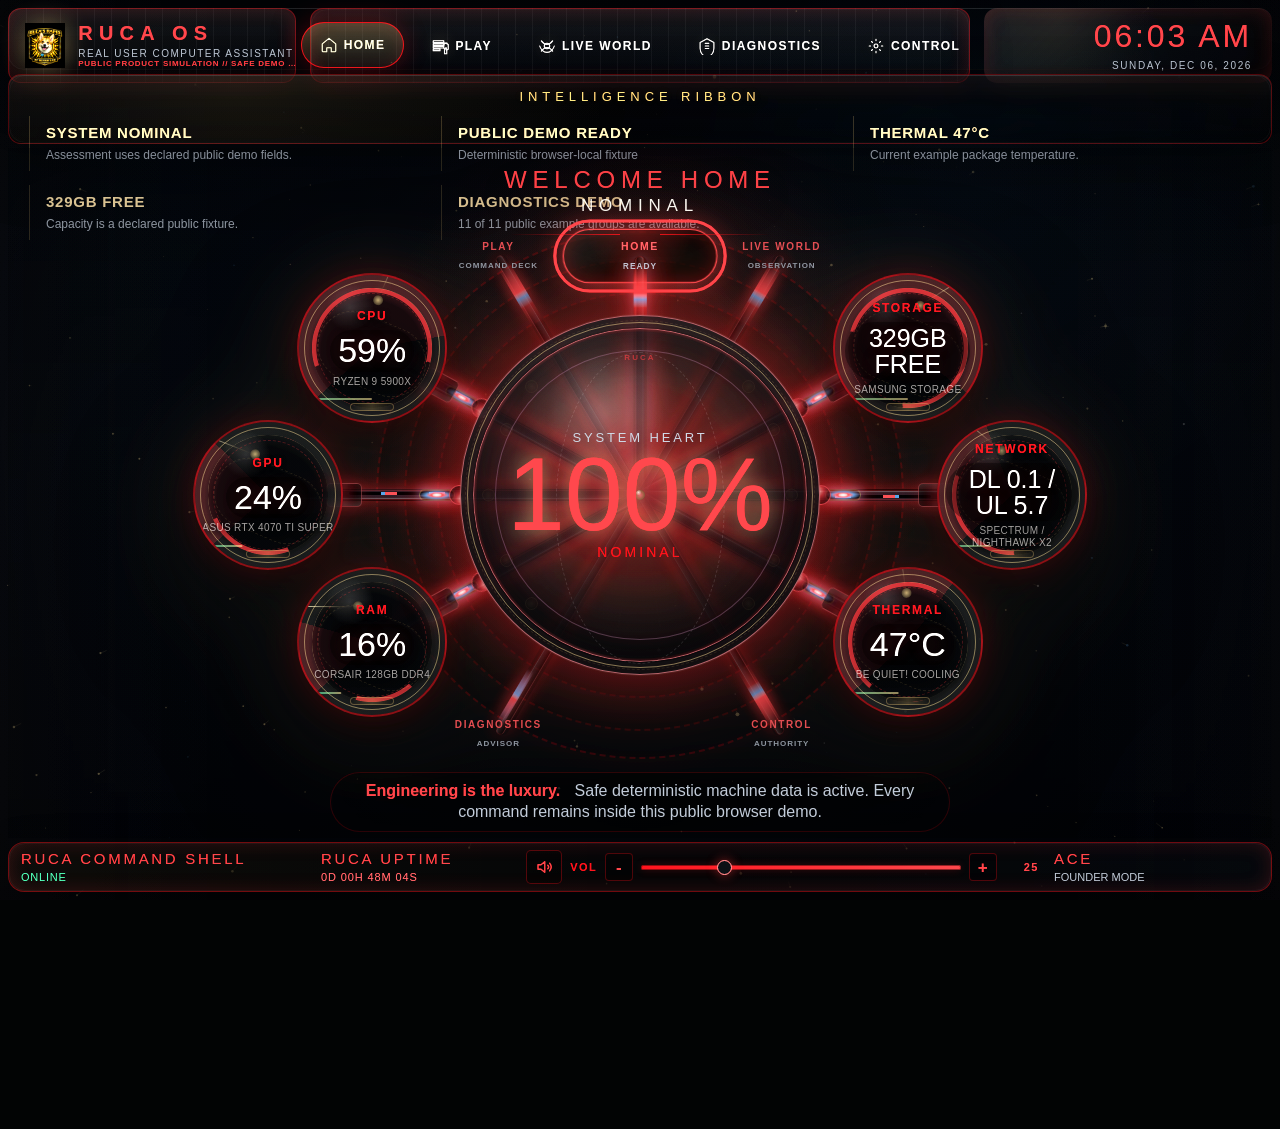
==== index.html @ 52185905 "Remove HOME machine name" ====
<!DOCTYPE html>
<html lang="en">
<head>
  <meta charset="UTF-8" />
  <meta name="viewport" content="width=device-width, initial-scale=1.0" />
  <meta name="description" content="A faithful, interactive public simulation of the RUCA operating system interface." />
  <meta name="theme-color" content="#050607" />
  <meta http-equiv="Content-Security-Policy" content="default-src 'self'; img-src 'self' data:; style-src 'self' 'unsafe-inline'; script-src 'self'; connect-src 'none'; object-src 'none'; base-uri 'self'; form-action 'self'" />
  <meta name="ruca-build-identity" content="RUCA_PUBLIC_SOURCE_CLONE_R8" />
  <meta property="og:title" content="RUCA OS // Public Product Simulation" />
  <meta property="og:description" content="Explore the actual RUCA OS interface with safe deterministic demo data." />
  <meta property="og:image" content="https://ruca-mobile-presentation-hub.vercel.app/assets/RucaLogo.png" />
  <title>RUCA OS // Public Product Simulation</title>
  <link rel="canonical" href="https://ruca-mobile-presentation-hub.vercel.app/" />
  <link rel="manifest" href="/manifest.webmanifest" />
  <link rel="icon" type="image/png" href="/assets/RucaLogo.png" />
  <link rel="stylesheet" href="/css/ruca.css?v=20260722-source-clone-r8" />
  <!-- PASS03C: This is the INDUSTRIAL DESIGN PASS, not a feature pass. -->
</head>
<body class="pass08-captivating-body pass09-unity-body pass10-cosmic-body pass12-living-machine pass13-cosmic-control pass14-atmosphere-engine pass15-source-layer pass15b-function-layer pass16a-motion-recovery pass16b-experience-convergence pass16c-core-navigation pass16d-energy-conduits pass16e-flight-camera pass16f-pattern-translation pass16g-world-viewport pass17a-controller-recovery pass17c1-home-radial-scaffold pass17c2c-home-living-system m01-public-showcase pass17d-weather-proof pass17e-live-world-unification pass18-starfield-engine pass19-unified-activation" data-world="home">
  <canvas id="rucaStarfield" class="ruca-starfield" aria-hidden="true"></canvas>
  <div id="nebula" aria-hidden="true"></div>
  <div id="drift" aria-hidden="true"></div>
  <div id="rucaApp" class="ruca-shell black-ceramic chassis-surface machined-surface pass06-command-center pass07-home-negative-space pass08-captivating-by-design pass09-unity-purpose pass12-living-machine">
    <header class="top-shell">
      <section class="brand-block structural-seam gold-trim titanium-rail instrument-housing glass-inset chassis-seam">
        <img src="assets/RucaLogo.png" alt="RUCA logo" class="brand-logo" />
        <div>
          <div class="brand-title">RUCA OS</div>
          <div class="brand-sub">REAL USER COMPUTER ASSISTANT</div>
          <div class="design-doctrine-note"><strong>PUBLIC PRODUCT SIMULATION // SAFE DEMO DATA.</strong></div>
        </div>
      </section>

      <nav class="world-nav structural-seam titanium-rail instrument-housing chassis-seam" aria-label="RUCA world navigation">
        <button data-page="home" class="nav-btn active">
          <span class="nav-ico" aria-hidden="true">
            <svg viewBox="0 0 24 24" focusable="false" aria-hidden="true">
              <path d="M12 3.2 3 10.5V20a1 1 0 0 0 1 1h5v-5.3h6V21h5a1 1 0 0 0 1-1V10.5L12 3.2Z" />
            </svg>
          </span>
          <span class="nav-label">HOME</span>
        </button>
        <button data-page="play" class="nav-btn">
          <span class="nav-ico" aria-hidden="true">
            <svg viewBox="0 0 24 24" focusable="false" aria-hidden="true">
              <path d="M3 5h14v2.5h-14V5Zm0 4h14v2.2H3V9Zm0 3.5h14v2.2H3v-2.2Zm0 3.5h9v2.2H3v-2.2Zm15 0h3v6.3h-3V16Zm2.5-7.4V8.6l2.5 1.4v6.4l-2.5 1.4v-3.4h-1V16h-1.5v-1.1H17V10.5h.5V8.6h3.8v-0.5h-3.8Z" />
            </svg>
          </span>
          <span class="nav-label">PLAY</span>
        </button>
        <button data-page="live" class="nav-btn">
          <span class="nav-ico" aria-hidden="true">
            <svg viewBox="0 0 24 24" focusable="false" aria-hidden="true">
              <circle cx="12" cy="12" r="3.6" />
              <path d="M2.3 12C3.2 15.9 7.3 20.5 12 20.5S20.8 15.9 21.7 12M4.5 5.2C6 7.3 8.8 10 12 10s6-2.7 7.5-4.8M4.5 18.8c1.5-2.1 4.3-4.8 7.5-4.8s6 2.7 7.5 4.8" />
            </svg>
          </span>
          <span class="nav-label">LIVE WORLD</span>
        </button>
        <button data-page="diagnostics" class="nav-btn">
          <span class="nav-ico" aria-hidden="true">
            <svg viewBox="0 0 24 24" focusable="false" aria-hidden="true">
              <path d="M12 2.4 2.8 7.2v7.8c0 5.3 3.8 10.2 9.2 12 5.4-1.8 9.2-6.7 9.2-12V7.2L12 2.4Z" />
              <path d="M9.7 15.3h4.6M9.7 11.9h4.6M9.7 8.5h4.6" />
            </svg>
          </span>
          <span class="nav-label">DIAGNOSTICS</span>
        </button>
        <button data-page="control" class="nav-btn">
          <span class="nav-ico" aria-hidden="true">
            <svg viewBox="0 0 24 24" focusable="false" aria-hidden="true">
              <circle cx="12" cy="12" r="2.6" />
              <path d="M3 12h1.8M19.2 12H21M12 3v1.8M12 19.2V21M6 6l1.3 1.3M16.7 16.7 18 18M6 18l1.3-1.3M16.7 7.3 18 6" />
            </svg>
          </span>
          <span class="nav-label">CONTROL</span>
        </button>
      </nav>

      <section class="time-block glass-inlay glass-inset ceramic-field instrument-housing">
        <div id="clock" class="clock">09:42 PM</div>
        <div id="dateLine" class="date-line">CHECKING</div>
      </section>
    </header>

    <section class="intelligence-ribbon structural-seam gold-trim instrument-cluster smoked-glass warm-gold recessed-bay chassis-seam">
      <div class="ribbon-title">INTELLIGENCE RIBBON</div>
      <div class="ribbon-grid">
        <div class="ribbon-card"><span id="ribbonSystemState">CHECKING SYSTEM</span><small id="ribbonSystemDetail">Waiting for canonical telemetry.</small></div>
        <div class="ribbon-card"><span id="ribbonBridgeState">PUBLIC DEMO READY</span><small id="ribbonBridgeDetail">Deterministic browser-local fixture</small></div>
        <div class="ribbon-card"><span id="ribbonThermalState">CHECKING THERMALS</span><small id="ribbonThermalDetail">No thermal state is inferred.</small></div>
        <div class="ribbon-card"><span id="ribbonStorageState">CHECKING STORAGE</span><small id="ribbonStorageDetail">No storage health is inferred.</small></div>
        <div class="ribbon-card"><span id="ribbonDiagnosticState">DIAGNOSTICS CHECKING</span><small id="ribbonDiagnosticDetail">Waiting for a fresh machine sample.</small></div>
      </div>
    </section>

    <main class="stage">
      <section id="page-home" class="page active instrument-cluster machined-surface" data-title="HOME">
        <div class="home-heading">
          <div class="eyebrow">WELCOME HOME</div>
          <h1 id="homeMissionState">CHECKING SYSTEM</h1>
          <div class="machine-name" aria-hidden="true"></div>
        </div>

        <div class="chronograph-system ruca-chassis titanium-shell outer-glass Titanium instrument-housing machined-surface" id="homeChronograph">
          <div class="chrono-ring ring-a bearing-ring calibration-ring"></div>
          <div class="chrono-ring ring-b bearing-ring calibration-ring"></div>
          <div class="chrono-ring ring-c bearing-ring calibration-ring"></div>
          <div class="chrono-ring ring-b gear-ring"></div>
          <div class="chrono-ring ring-a gear-ring"></div>
          <div class="bridge-line connector-arm cpu-line" data-energy-direction="in" data-energy-role="CPU RETURN" aria-hidden="true"><span class="pivot-node"></span><span class="gauge-bracket"></span></div>
          <div class="bridge-line connector-arm gpu-line" data-energy-direction="out" data-energy-role="GPU COMMAND" aria-hidden="true"><span class="pivot-node"></span><span class="gauge-bracket"></span></div>
          <div class="bridge-line connector-arm ram-line" data-energy-direction="in" data-energy-role="RAM RETURN" aria-hidden="true"><span class="pivot-node"></span><span class="gauge-bracket"></span></div>
          <div class="bridge-line connector-arm storage-line" data-energy-direction="out" data-energy-role="STORAGE COMMAND" aria-hidden="true"><span class="pivot-node"></span><span class="gauge-bracket"></span></div>
          <div class="bridge-line connector-arm network-line" data-energy-direction="in" data-energy-role="NETWORK RETURN" aria-hidden="true"><span class="pivot-node"></span><span class="gauge-bracket"></span></div>
          <div class="bridge-line connector-arm thermal-line" data-energy-direction="out" data-energy-role="THERMAL COMMAND" aria-hidden="true"><span class="pivot-node"></span><span class="gauge-bracket"></span></div>

          <nav class="core-nav-beacons" aria-label="System Heart destination beacons">
            <button class="core-nav-beacon core-beacon-home active" type="button" data-core-route="home" data-energy-direction="in" data-energy-role="INFORMATION RETURN" aria-label="Enter HOME through System Heart">
              <span>HOME</span><b>READY</b>
            </button>
            <button class="core-nav-beacon core-beacon-play" type="button" data-core-route="play" data-energy-direction="out" data-energy-role="COMMAND DEPLOYMENT" aria-label="Enter Command Deck through System Heart">
              <span>PLAY</span><b>COMMAND DECK</b>
            </button>
            <button class="core-nav-beacon core-beacon-live" type="button" data-core-route="live" data-energy-direction="out" data-energy-role="OBSERVATION EXTENSION" aria-label="Enter Live World through System Heart">
              <span>LIVE WORLD</span><b>OBSERVATION</b>
            </button>
            <button class="core-nav-beacon core-beacon-diagnostics" type="button" data-core-route="diagnostics" data-energy-direction="scan" data-energy-role="BIDIRECTIONAL SCAN" aria-label="Enter Diagnostics through System Heart">
              <span>DIAGNOSTICS</span><b>ADVISOR</b>
            </button>
            <button class="core-nav-beacon core-beacon-control" type="button" data-core-route="control" data-energy-direction="out" data-energy-role="AUTHORITY DEPLOYMENT" aria-label="Enter Control through System Heart">
              <span>CONTROL</span><b>AUTHORITY</b>
            </button>
          </nav>

          <button class="system-heart mechanical-core gauge-mount calibration-ticks reactor-shell titanium-shell inner-glass Titanium bearing-ring glass-inset gold-calibration" data-detail="SYSTEM">
            <span class="heart-bearing-ring" aria-hidden="true"></span>
            <span class="heart-inner-glass-ring" aria-hidden="true"></span>
            <span class="heart-calibration-ticks" aria-hidden="true"></span>
            <span class="heart-node heart-node-a" aria-hidden="true"></span>
            <span class="heart-node heart-node-b" aria-hidden="true"></span>
            <span class="heart-node heart-node-c" aria-hidden="true"></span>
            <span class="heart-node heart-node-d" aria-hidden="true"></span>
            <span class="heart-mount mount-cpu" aria-hidden="true"></span>
            <span class="heart-mount mount-gpu" aria-hidden="true"></span>
            <span class="heart-mount mount-ram" aria-hidden="true"></span>
            <span class="heart-mount mount-storage" aria-hidden="true"></span>
            <span class="heart-mount mount-network" aria-hidden="true"></span>
            <span class="heart-mount mount-thermal" aria-hidden="true"></span>
            <span class="heart-center-jewel" aria-hidden="true"></span>
            <span class="heart-label">SYSTEM HEART</span>
            <span id="heartScore" class="heart-score">--</span>
            <span id="heartState" class="heart-state">CHECKING BRIDGE</span>
          </button>

          <button class="complication comp-cpu ruca-gauge gauge-mount calibration-ticks titanium-shell Titanium instrument-housing glass-inset gold-calibration" data-component="CPU"><span class="meter-arc" aria-hidden="true"></span><span class="tick-ring" aria-hidden="true"></span><span class="value-sweep" aria-hidden="true"></span><span class="needle" aria-hidden="true"></span><span class="gauge-bracket" aria-hidden="true"></span><span class="status-band" aria-hidden="true"></span><span class="comp-label">CPU</span><strong id="homeCPU">CHECKING</strong><small>Ryzen 9 5900X</small></button>
          <button class="complication comp-gpu ruca-gauge gauge-mount calibration-ticks titanium-shell instrument-housing glass-inset gold-calibration" data-component="GPU"><span class="meter-arc" aria-hidden="true"></span><span class="tick-ring" aria-hidden="true"></span><span class="value-sweep" aria-hidden="true"></span><span class="needle" aria-hidden="true"></span><span class="gauge-bracket" aria-hidden="true"></span><span class="status-band" aria-hidden="true"></span><span class="comp-label">GPU</span><strong id="homeGPU">CHECKING</strong><small>ASUS RTX 4070 Ti SUPER</small></button>
          <button class="complication comp-ram ruca-gauge gauge-mount calibration-ticks titanium-shell instrument-housing glass-inset gold-calibration" data-component="RAM"><span class="meter-arc" aria-hidden="true"></span><span class="tick-ring" aria-hidden="true"></span><span class="value-sweep" aria-hidden="true"></span><span class="needle" aria-hidden="true"></span><span class="gauge-bracket" aria-hidden="true"></span><span class="status-band" aria-hidden="true"></span><span class="comp-label">RAM</span><strong id="homeRAM">CHECKING</strong><small>Corsair 128GB DDR4</small></button>
          <button class="complication comp-storage ruca-gauge gauge-mount calibration-ticks titanium-shell instrument-housing glass-inset gold-calibration" data-component="Storage"><span class="meter-arc" aria-hidden="true"></span><span class="tick-ring" aria-hidden="true"></span><span class="value-sweep" aria-hidden="true"></span><span class="needle" aria-hidden="true"></span><span class="gauge-bracket" aria-hidden="true"></span><span class="status-band" aria-hidden="true"></span><span class="comp-label">STORAGE</span><strong id="homeStorage">CHECKING</strong><small>Samsung Storage</small></button>
          <button class="complication comp-network ruca-gauge gauge-mount calibration-ticks titanium-shell instrument-housing glass-inset gold-calibration" data-component="Network"><span class="meter-arc" aria-hidden="true"></span><span class="tick-ring" aria-hidden="true"></span><span class="value-sweep" aria-hidden="true"></span><span class="needle" aria-hidden="true"></span><span class="gauge-bracket" aria-hidden="true"></span><span class="status-band" aria-hidden="true"></span><span class="comp-label">NETWORK</span><strong id="homeNetwork">CHECKING</strong><small>Spectrum / Nighthawk x2</small></button>
          <button class="complication comp-thermal ruca-gauge gauge-mount calibration-ticks titanium-shell instrument-housing glass-inset gold-calibration" data-component="Thermals"><span class="meter-arc" aria-hidden="true"></span><span class="tick-ring" aria-hidden="true"></span><span class="value-sweep" aria-hidden="true"></span><span class="needle" aria-hidden="true"></span><span class="gauge-bracket" aria-hidden="true"></span><span class="status-band" aria-hidden="true"></span><span class="comp-label">THERMAL</span><strong id="homeThermal">CHECKING</strong><small>be quiet! Cooling</small></button>
        </div>

          <div class="home-caption glass-inlay glass-inset instrument-cluster chassis-seam">
          <div class="home-caption-copy"><b>Engineering is the luxury.</b>
          <span id="homeTelemetrySummary">Safe deterministic machine data is active. Every command remains inside this public browser demo.</span></div>
          <button id="rucaLoungeRecovery" class="ruca-lounge-only ruca-lounge-recovery" type="button">RECOVERY</button>
        </div>
      </section>

      <section id="page-play" class="page instrument-cluster machined-surface command-deck-world play-apps-integrated" data-title="PLAY + APPS">
        <div class="mode-header">
          <span>PLAY + APPS // ONE COMMAND WORLD</span>
          <h2>COMMAND DISTRICTS</h2>
          <p>Enter a district, select a launch node, and let the center wheel assume command without leaving the PLAY world.</p>
        </div>
        <div class="integrated-play-layout instrument-cluster">
          <nav id="commandOrbitFilters" class="command-orbit-filters" aria-label="PLAY command districts">
            <button class="command-filter-btn active" type="button" data-command-filter="all" aria-pressed="true">ALL <b data-filter-count="all">39</b></button>
            <button class="command-filter-btn" type="button" data-command-filter="favorites" aria-pressed="false">FAVORITES <b data-filter-count="favorites">0</b></button>
            <button class="command-filter-btn" type="button" data-command-filter="recent" aria-pressed="false">RECENT <b data-filter-count="recent">0</b></button>
            <button class="command-filter-btn" type="button" data-command-filter="games-district" aria-pressed="false">GAMES DISTRICT <b data-filter-count="games-district">0</b></button>
            <button class="command-filter-btn" type="button" data-command-filter="browser-district" aria-pressed="false">BROWSER DISTRICT <b data-filter-count="browser-district">0</b></button>
            <button class="command-filter-btn" type="button" data-command-filter="media-district" aria-pressed="false">MEDIA DISTRICT <b data-filter-count="media-district">0</b></button>
            <button class="command-filter-btn" type="button" data-command-filter="creative-district" aria-pressed="false">CREATIVE DISTRICT <b data-filter-count="creative-district">0</b></button>
            <button class="command-filter-btn" type="button" data-command-filter="ai-district" aria-pressed="false">AI DISTRICT <b data-filter-count="ai-district">0</b></button>
            <button class="command-filter-btn" type="button" data-command-filter="system-district" aria-pressed="false">SYSTEM DISTRICT <b data-filter-count="system-district">0</b></button>
          </nav>
          <section id="playCommandOrbit" class="launcher-orbit command-orbit structural-seam glass-inlay recessed-bay instrument-housing" aria-label="Integrated PLAY command district orbit">
            <span class="command-orbit-ring orbit-ring-inner" aria-hidden="true"></span>
            <span class="command-orbit-ring orbit-ring-middle" aria-hidden="true"></span>
            <span class="command-orbit-ring orbit-ring-outer" aria-hidden="true"></span>
            <span id="commandSelectionLink" class="command-selection-link" aria-hidden="true"></span>
            <button id="commandWheelAction" class="launch-core command-wheel-action bearing-ring instrument-housing gold-calibration" type="button" data-app="Steam" data-app-id="steam" data-status="READY" aria-label="Open selected Steam command">
              <span id="commandWheelKicker">SELECTED PORT</span>
              <span id="commandWheelIcon" class="command-wheel-icon" aria-hidden="true"></span>
              <b id="commandWheelTitle">STEAM</b>
              <small id="commandWheelRole">Game library</small>
              <small id="commandWheelState">READY</small>
              <em>OPEN COMMAND</em>
            </button>
            <button id="commandFavoriteToggle" class="command-favorite-toggle" type="button" aria-label="Add selected command to favorites" aria-pressed="false" title="Toggle selected favorite">
              <svg viewBox="0 0 24 24" aria-hidden="true" focusable="false"><path d="m12 2.8 2.8 5.7 6.3.9-4.6 4.4 1.1 6.3-5.6-3-5.6 3 1.1-6.3-4.6-4.4 6.3-.9Z" /></svg>
            </button>
            <section class="app-grid app-orbit-field" id="appsGrid" aria-label="All RUCA district launch nodes"></section>
            <div id="commandOrbitEmpty" class="command-orbit-empty" hidden>
              <b>NO COMMANDS IN THIS DISTRICT</b>
              <small>Choose another district or favorite a command.</small>
            </div>
            <div class="command-orbit-readout" aria-live="polite">
              <span id="commandWheelCategory">ALL COMMANDS</span>
              <b id="commandWheelPosition">1 / 1</b>
              <small id="commandWheelCollection">39 COMMANDS // MOUSE, WHEEL, D-PAD, CONTROLLER, KEYBOARD</small>
            </div>
          </section>
          <aside class="readiness-panel command-readiness-rail glass-inlay recessed-bay">
            <h3>Launch Readiness</h3>
            <div class="status-grid">
              <div class="metric-card"><span>GPU Readiness</span><b>SEE DIAGNOSTICS</b><small>live GPU truth is owned by the sensor map</small></div>
              <div class="metric-card"><span>VRAM</span><b>SOURCE CHECK</b><small>shows live only when bridge maps VRAM</small></div>
              <div class="metric-card"><span>Network Latency</span><b>UNWIRED</b><small>latency source is not mapped yet</small></div>
              <div class="metric-card"><span>Controller</span><b>READY</b><small>keyboard, D-pad focus, and analog cursor foundation</small></div>
              <div class="metric-card"><span>Audio</span><b>MUTED DEFAULT</b><small>Control enables local RUCA cues</small></div>
              <div class="metric-card"><span>Storage</span><b>SEE HOME</b><small>live storage truth remains on the machine gauge</small></div>
            </div>
          </aside>
        </div>
      </section>

        <section id="page-live" class="page instrument-cluster machined-surface" data-title="LIVE WORLD">
        <div class="mode-header">
          <span>RUCA INTELLIGENCE</span>
          <h2>LIVE WORLD CONCIERGE</h2>
          <p>Verified conditions, signals, and source status from one observation deck.</p>
        </div>
          <div class="live-grid live-world" id="liveWorld" data-world="weather">
            <aside class="lane-switcher world-nav-spine structural-seam titanium-rail recessed-bay instrument-housing" aria-label="Live World lanes">
            <button class="lane-btn active" data-lane="weather" data-source-state="NOT QUERIED">WEATHER</button>
            <button class="lane-btn" data-lane="market" data-source-state="NOT QUERIED">MARKET</button>
            <button class="lane-btn" data-lane="news" data-source-state="NOT QUERIED">WORLD</button>
            <button class="lane-btn" data-lane="sports" data-source-state="NOT QUERIED">SPORTS</button>
            <button class="lane-btn" data-lane="signal" data-source-state="NOT QUERIED">SIGNAL</button>
            <button class="lane-btn" data-lane="celestial" data-source-state="NOT QUERIED">CELESTIAL</button>
          </aside>
            <section class="lane-stage world-stage glass-inlay structural-seam recessed-bay" id="laneStage" aria-live="polite"></section>
        </div>
      </section>

      <section id="page-diagnostics" class="page instrument-cluster machined-surface passive-monitor" data-title="DIAGNOSTICS">
        <div class="diag-shell instrument-cluster recessed-bay">
          <aside class="sensor-groups structural-seam ceramic-field instrument-housing">
            <span class="tiny-label">SENSOR GROUPS</span>
            <h2>DIAGNOSTICS</h2>
            <div id="sensorButtons" class="sensor-buttons"></div>
            <button id="runScan" class="scan-btn">REFRESH TELEMETRY</button>
          </aside>

          <section class="rapid-lab glass-inlay glass-inset recessed-bay">
            <div class="lab-topline">
              <div>
                <span class="tiny-label">RUCA RAPID PC LAB</span>
                <h2 id="diagTitle">SYSTEM STATUS</h2>
                <strong id="diagBehavior" class="diag-behavior">WAITING FOR EVIDENCE</strong>
                <p id="diagSummary">Public demo evidence is loaded from deterministic browser-local fixtures.</p>
              </div>
              <div class="health-core-mini bearing-ring gold-calibration">
                <small>SYSTEM HEALTH</small>
                <b id="diagHealth">--</b>
                <span id="diagState">CHECKING</span>
              </div>
            </div>

            <nav class="diagnostics-view-tabs" aria-label="Diagnostics views">
              <button type="button" class="active gamepad-focusable" data-diagnostics-view="evidence">OVERVIEW</button>
              <button type="button" class="gamepad-focusable" data-diagnostics-view="timeline">MACHINE HEALTH TIMELINE</button>
            </nav>

            <section id="diagnosticsTimelineView" class="machine-health-timeline" hidden aria-label="Machine Health Timeline">
              <div class="machine-timeline-toolbar">
              <div><span class="tiny-label">SESSION RECONSTRUCTION</span><h3>GROUPED MACHINE HEALTH TIMELINE</h3><small>Routine motion stays informational. Acknowledged never means resolved.</small></div>
              <div class="machine-timeline-filters" role="group" aria-label="Timeline filters">
                <button type="button" class="active gamepad-focusable" data-machine-filter="ALL">ALL</button>
                <button type="button" class="gamepad-focusable" data-machine-filter="REVIEW">REVIEW</button>
                <button type="button" class="gamepad-focusable" data-machine-filter="OBSERVATIONS">OBSERVATIONS</button>
                <button type="button" class="gamepad-focusable" data-machine-filter="RESOLVED">RESOLVED</button>
              </div>
              <div class="machine-timeline-actions">
                <b id="machineTimelineCount">0 SESSION EVENTS</b>
                <button type="button" id="acknowledgeAllMachineEvents" class="scan-btn small-scan gamepad-focusable" disabled>NO GROUPS NEED REVIEW</button>
              </div>
            </div>
            <section id="machineAcknowledgementReport" class="machine-acknowledgement-report" hidden aria-live="polite"></section>
            <div class="machine-timeline-grid">
                <div id="machineTimelineList" class="machine-timeline-list" aria-live="polite"></div>
                <aside id="machineEvidenceInspector" class="machine-evidence-inspector" aria-live="polite"></aside>
              </div>
              <footer class="machine-controller-contract"><span>D-PAD // NAVIGATE</span><span>A // INSPECT</span><span>X // ACKNOWLEDGE</span><span>Y // EVIDENCE</span><span>B // BACK</span></footer>
            </section>

            <div id="diagnosticsEvidenceView">

            <div class="diag-overview-row">
              <div class="scan-core">
                <div class="scan-ring"></div>
                <b id="scanStatus">CHECKING</b>
                <small>Sensor confidence: <span id="diagConfidence">DATA UNAVAILABLE</span></small>
              </div>
              <div class="threshold-box">
                <span>Severity</span><b id="diagSeverity">CHECKING</b>
              </div>
              <div class="threshold-box">
                <span>Live Reading</span><b id="diagLive">DATA UNAVAILABLE</b>
              </div>
              <div class="threshold-box">
                <span>Threshold</span><b id="diagThreshold">SOURCE-DRIVEN</b>
              </div>
              <div class="threshold-box">
                <span>Last Scan</span><b id="lastScan">--</b>
              </div>
            </div>

            <button id="rucaLoungeDetailsToggle" class="ruca-lounge-only ruca-lounge-details-toggle" type="button" aria-expanded="false" aria-controls="rucaLoungeDiagnosticDetail">SHOW LIVE DETAIL</button>

            <div class="lab-main-grid" id="rucaLoungeDiagnosticDetail">
              <section class="chart-panel panel-inset recessed-bay">
                <div class="panel-head"><h3>Live Signal Trace</h3><span id="chartUnit">CHECKING</span></div>
                <svg id="sensorChart" viewBox="0 0 640 210" preserveAspectRatio="none" aria-label="Selected sensor live signal trace"></svg>
              </section>
            </div>

            <button id="rucaDiagnosticsDetailToggle" class="diagnostics-detail-toggle gamepad-focusable" type="button" aria-expanded="false" aria-controls="rucaDiagnosticsWorkspace rucaDiagnosticsMetrics rucaDiagnosticsTechnical deepGrid">SHOW TECHNICAL DETAIL</button>

            <nav id="rucaDiagnosticsWorkspace" class="diagnostics-workspace-tabs" aria-label="Technical workspace" hidden>
              <span>TECHNICAL WORKSPACE</span>
              <div role="tablist" aria-label="Technical detail views">
                <button type="button" class="active gamepad-focusable" role="tab" aria-selected="true" data-diagnostics-workspace="source" aria-controls="rucaDiagnosticsMetrics">LIVE EVIDENCE</button>
                <button type="button" class="gamepad-focusable" role="tab" aria-selected="false" data-diagnostics-workspace="map" aria-controls="rucaSensorMapPanel">SENSOR MAP</button>
                <button type="button" class="gamepad-focusable" role="tab" aria-selected="false" data-diagnostics-workspace="benchmark" aria-controls="rucaBenchmarkPanel">BENCHMARK</button>
                <button type="button" class="gamepad-focusable" role="tab" aria-selected="false" data-diagnostics-workspace="raw" aria-controls="deepGrid">RAW INVENTORY</button>
              </div>
            </nav>

            <section id="rucaDiagnosticsMetrics" class="metrics-panel panel-inset recessed-bay" hidden>
              <div class="panel-head"><h3>Current / Source / Update / State</h3><span>Public fixture</span></div>
              <div id="metricsTable" class="metrics-table"></div>
            </section>

            <div id="rucaDiagnosticsTechnical" class="shop-lab-grid" hidden>
              <section id="rucaSensorMapPanel" class="panel-inset sensor-tree-panel recessed-bay" hidden>
                <div class="panel-head"><h3>Sensor Drilldown Tree</h3><span>Live source map</span></div>
                <div id="sensorTree" class="sensor-tree"></div>
              </section>
              <section id="rucaBenchmarkPanel" class="panel-inset benchmark-panel recessed-bay" hidden>
                <div class="panel-head"><h3>On-Demand Benchmark Bay</h3><span id="benchmarkStatus">LOADING REGISTRY</span></div>
                <div id="benchmarkCategories" class="benchmark-category-tabs" aria-label="Benchmark categories"></div>
                <div id="benchmarkGrid" class="benchmark-grid">
                  <button class="bench-btn" data-bench="quick-cpu-burst">CPU Burst</button>
                  <button class="bench-btn" data-bench="gpu-raster">GPU Raster</button>
                  <button class="bench-btn" data-bench="memory-bandwidth">Memory Bandwidth</button>
                  <button class="bench-btn" data-bench="storage-latency">Storage Latency</button>
                  <button class="bench-btn" data-bench="network-lan-latency">LAN Latency</button>
                  <button class="bench-btn" data-bench="quick-thermal-response">Thermal Response</button>
                </div>
                <div id="benchmarkResults" class="benchmark-results"><div class="bench-result"><span>BENCHMARK FRAMEWORK</span><b>NOT CONFIGURED</b><small>No benchmark workload has been executed.</small></div></div>
                <div class="bench-actions">
                  <button id="runFullBenchmark" class="scan-btn small-scan">REVIEW FULL SUITE</button>
                  <button id="cancelBenchmark" class="scan-btn small-scan secondary-scan" type="button" disabled>CANCEL JOB</button>
                  <button id="exportReport" class="scan-btn small-scan secondary-scan">EXPORT REPORT</button>
                </div>
              </section>
            </div>

            <div class="deep-grid" id="deepGrid" hidden></div>
            </div>
          </section>

          <aside class="triage-console ceramic-field structural-seam instrument-housing">
            <span class="tiny-label">GUARDIAN CONSOLE</span>
            <h2>TRIAGE</h2>
            <div class="triage-item triage-primary"><h4>WHAT HAPPENED</h4><p id="triWhat">RUCA is waiting for canonical telemetry.</p></div>
            <div class="triage-item triage-detail"><h4>WHY IT MATTERS</h4><p id="triWhy">Machine condition is not inferred from missing data.</p></div>
            <div class="triage-item triage-detail"><h4>CHECK FIRST</h4><p id="triCheck">Review the selected public demo sensor and its declared source state.</p></div>
            <div class="triage-item triage-primary"><h4>NEXT ACTION</h4><p id="triNext">Leave this page open for automatic recovery or refresh telemetry.</p></div>
            <div class="triage-item triage-detail"><h4>RISK IF IGNORED</h4><p id="triRisk">Assessment unavailable until a real source responds.</p></div>
            <div class="alert-rail" id="alertRail"></div>
          </aside>
        </div>
      </section>

      <section id="page-control" class="page instrument-cluster machined-surface" data-title="CONTROL">
        <div class="mode-header">
          <span>COMMAND AUTHORITY</span>
          <h2>CONTROL WORKSHOP</h2>
          <p>One command surface for RUCA's appearance, atmosphere, input, audio, and public demo data.</p>
        </div>
        <div class="control-layout instrument-cluster pass12-control-console">
          <section class="control-core structural-seam glass-inlay recessed-bay instrument-housing pass12-control-command">
            <div class="control-dial bearing-ring gold-calibration">
              <span>ACTIVE PROFILE</span>
              <b id="rucaActivePreset">DEFAULT</b>
              <small>Local UI command state</small>
            </div>
            <div class="preset-grid" role="group" aria-label="RUCA theme presets">
              <button class="theme-preset active" data-ruca-preset="default"><span>RUCA</span><b>Black / Gold</b></button>
              <button class="theme-preset" data-ruca-preset="lounge"><span>3DIXON</span><b>Lounge Mode</b></button>
              <button class="theme-preset" data-ruca-preset="red"><span>Alert</span><b>Blood Red</b></button>
              <button class="theme-preset" data-ruca-preset="neon"><span>High Vis</span><b>Neon Yellow</b></button>
              <button class="theme-preset" data-ruca-preset="night"><span>Coolant</span><b>Ice Blue</b></button>
              <button class="theme-preset" data-ruca-preset="diagnostics"><span>Field</span><b>Emerald</b></button>
              <button class="theme-preset" data-ruca-preset="violet"><span>Deep</span><b>Violet</b></button>
              <button class="theme-preset" data-ruca-preset="founder"><span>Ace</span><b>Founder Mode</b></button>
            </div>
            <div class="control-actions">
              <button class="ruca-restore-btn command-btn" id="rucaApplyTheme">APPLY COMMAND</button>
              <button class="ruca-restore-btn command-btn secondary-command" id="rucaResetTheme">RESET DEFAULT</button>
            </div>
          </section>
          <section class="control-cards structural-seam recessed-bay pass12-control-matrix pass14-atmosphere-panel" id="rucaCustomizer">
            <div class="control-status-strip">
              <div class="metric-card"><span>Profile</span><b id="rucaProfileReadout">Mission Ready</b><small>Theme applies to local UI only</small></div>
              <div class="metric-card"><span>Data</span><b>Public Demo</b><small>No device control is available</small></div>
              <div class="metric-card"><span>Motion</span><b id="rucaMotionReadout">Balanced</b><small>Reduced motion can be forced</small></div>
              <div class="metric-card"><span>Stars</span><b id="rucaStarReadout">Warm Gold</b><small>Passive canvas behind shell</small></div>
            </div>
            <details class="atmo-section global-theme-section">
              <summary><span>Global Theme</span><b>RUCA environment color bus</b></summary>
              <div class="ruca-customizer-grid">
                <div class="ruca-custom-control"><label for="rucaAccentPick">Accent color</label><input id="rucaAccentPick" type="color" value="#d6b36b"></div>
                <div class="ruca-custom-control"><label for="rucaGoldPick">Bright color</label><input id="rucaGoldPick" type="color" value="#f5d98f"></div>
                <div class="ruca-custom-control"><label for="rucaTextPick">Text color</label><input id="rucaTextPick" type="color" value="#f7f1e6"></div>
                <div class="ruca-custom-control"><label for="rucaFontPick">Font choice</label><select id="rucaFontPick"><option value='"Segoe UI", Inter, Roboto, Arial, sans-serif'>Segoe UI</option><option value='Inter, "Segoe UI", Arial, sans-serif'>Inter</option><option value='"Roboto Condensed", "Segoe UI", Arial, sans-serif'>Roboto Condensed</option><option value='Georgia, serif'>Serif Console</option></select></div>
              </div>
            </details>
            <details class="atmo-section command-control-section" open>
              <summary><span>Command Controls</span><b>Volume, brightness, power, and settings</b></summary>
              <div class="command-control-grid">
                <div class="slider-row"><span>Volume</span><input id="rucaCommandVolume" type="range" min="0" max="100" value="25" /><b>25</b></div>
                <button class="ruca-restore-btn ruca-command-button" id="rucaMuteButton" type="button" aria-pressed="true">MUTE AUDIO</button>
                <div class="slider-row"><span>Cockpit Brightness</span><input id="rucaBrightnessSlider" type="range" min="20" max="100" value="62" /><b>62</b></div>
                <label class="ruca-toggle-control ruca-dim-night-control"><input id="rucaDimNight" type="checkbox" /> <span>Dim-night mode</span></label>
                <button class="ruca-restore-btn ruca-command-button" id="rucaPowerButton" type="button" aria-pressed="false">POWER STANDBY</button>
                <button class="ruca-restore-btn ruca-command-button secondary-command" id="rucaSettingsButton" type="button">OPEN SETTINGS</button>
                <div class="metric-card command-control-readout">
                  <span>Command State</span>
                  <b id="rucaCommandControlState">READY</b>
                  <small id="rucaCommandControlReadout">Local cockpit controls are online.</small>
                </div>
              </div>
            </details>
            <details class="atmo-section sports-realms-section">
              <summary><span>Sports Realms</span><b>Team atmosphere selector</b></summary>
              <div class="sports-realm-grid">
                <div class="ruca-custom-control"><label for="rucaLeagueSelect">League</label><select id="rucaLeagueSelect"></select></div>
                <div class="ruca-custom-control"><label for="rucaTeamSelect">Team</label><select id="rucaTeamSelect"></select></div>
                <div class="ruca-custom-control"><label for="rucaTeamPresetSelect">Preset</label><select id="rucaTeamPresetSelect"><option value="home">Home</option><option value="away">Away</option><option value="alternate">Alternate</option><option value="arena">Arena</option><option value="victory">Victory Pulse</option></select></div>
                <div class="ruca-custom-control apply-cell"><label>Team atmosphere</label><button class="ruca-restore-btn" id="rucaApplyTeamAtmosphere">APPLY TEAM ATMOSPHERE</button></div>
              </div>
              <div class="team-preview-console" id="rucaTeamPreview">
                <div class="team-logo-slot" id="rucaTeamPreviewBadge">NYK</div>
                <div>
                  <span class="tiny-label">CONTROL PREVIEW</span>
                  <b id="rucaTeamPreviewName">New York Knicks</b>
                  <small id="rucaTeamPreviewColors">Primary / secondary / highlight ready</small>
                </div>
                <div class="team-swatch-row" id="rucaTeamPreviewSwatches" aria-hidden="true"></div>
              </div>
            </details>
            <details class="atmo-section source-management-section" id="rucaSourceManagement">
              <summary><span>Source Management</span><b>Public fixtures, cache, and demo actions</b></summary>
              <div class="source-management-grid">
                <div class="ruca-custom-control"><label for="rucaSportsProvider">Sports provider</label><select id="rucaSportsProvider"><option value="ESPN scoreboard">ESPN scoreboard</option><option value="TheSportsDB metadata fallback">TheSportsDB fallback</option></select></div>
                <div class="ruca-custom-control"><label for="rucaMarketProvider">Market provider</label><select id="rucaMarketProvider"><option value="Auto">Auto</option><option value="Alpha Vantage">Alpha Vantage</option><option value="Yahoo fallback">Yahoo fallback</option></select></div>
                <div class="ruca-custom-control"><label for="rucaRefreshInterval">Refresh interval</label><select id="rucaRefreshInterval"><option value="180">3 minutes</option><option value="300" selected>5 minutes</option><option value="600">10 minutes</option><option value="900">15 minutes</option></select></div>
                <div class="ruca-custom-control"><label for="rucaAlphaKey">Alpha Vantage key</label><input id="rucaAlphaKey" class="masked-source-key" type="text" autocomplete="off" spellcheck="false" placeholder="masked / optional"></div>
                <div class="ruca-custom-control"><label for="rucaSportsDbKey">TheSportsDB key</label><input id="rucaSportsDbKey" class="masked-source-key" type="text" autocomplete="off" spellcheck="false" placeholder="optional / masked"></div>
                <div class="ruca-custom-control apply-cell"><label>Config</label><button class="ruca-restore-btn" id="rucaSaveSourceConfig">SAVE SOURCE CONFIG</button></div>
              </div>
              <div class="source-test-row" role="group" aria-label="Test Live World sources">
                <button type="button" data-source-test="weather">TEST WEATHER</button>
                <button type="button" data-source-test="markets">TEST MARKETS</button>
                <button type="button" data-source-test="news">TEST NEWS</button>
                <button type="button" data-source-test="sports">TEST SPORTS</button>
                <button type="button" data-source-test="tech">TEST TECH</button>
                <button type="button" data-source-clear-cache="all">CLEAR CACHE</button>
              </div>
              <div id="rucaSourceStatusGrid" class="source-status-grid" aria-live="polite"></div>
              <pre id="rucaSourceTestOutput" class="source-test-output">Source registry waiting for bridge status.</pre>
            </details>
            <details class="atmo-section pass13-starfield-panel">
              <summary><span>Starfield Engine</span><b>Existing passive canvas controls</b></summary>
              <div class="star-mood-grid" role="group" aria-label="Starfield mood presets">
                <button class="star-preset active" data-ruca-star-preset="warm"><span>Warm</span><b>Gold</b></button>
                <button class="star-preset" data-ruca-star-preset="blood"><span>Blood</span><b>Red</b></button>
                <button class="star-preset" data-ruca-star-preset="ice"><span>Ice</span><b>Blue</b></button>
                <button class="star-preset" data-ruca-star-preset="emerald"><span>Emerald</span><b>Field</b></button>
                <button class="star-preset" data-ruca-star-preset="violet"><span>Violet</span><b>Deep</b></button>
                <button class="star-preset" data-ruca-star-preset="founder"><span>Founder</span><b>Custom</b></button>
              </div>
              <div class="ruca-customizer-grid starfield-grid">
                <div class="ruca-custom-control"><label for="rucaStarColor">Star color</label><input id="rucaStarColor" type="color" value="#f5d98f"></div>
                <div class="slider-row"><span>Brightness</span><input id="rucaStarBrightness" type="range" min="0" max="100" value="62" /><b>62</b></div>
                <div class="slider-row"><span>Density</span><input id="rucaStarDensity" type="range" min="0" max="100" value="64" /><b>64</b></div>
                <div class="slider-row"><span>Breathing</span><input id="rucaStarBreath" type="range" min="0" max="100" value="34" /><b>34</b></div>
                <div class="slider-row"><span>Drift</span><input id="rucaStarDrift" type="range" min="0" max="100" value="28" /><b>28</b></div>
              </div>
            </details>
            <details class="atmo-section reactor-control-section">
              <summary><span>Reactor / Gauges</span><b>Glow and gauge response</b></summary>
              <div class="slider-row"><span>Glow intensity</span><input id="rucaGlowSlider" type="range" min="0" max="100" value="56" /><b>56</b></div>
              <div class="slider-row"><span>Density</span><input id="rucaDensitySlider" type="range" min="0" max="100" value="64" /><b>64</b></div>
            </details>
            <details class="atmo-section panel-control-section">
              <summary><span>Panels / Glass</span><b>Depth and material intensity</b></summary>
              <div class="slider-row"><span>Background depth</span><input id="rucaDepthSlider" type="range" min="0" max="100" value="64" /><b>64</b></div>
              <div class="slider-row"><span>Glass intensity</span><input id="rucaGlassSlider" type="range" min="0" max="100" value="72" /><b>72</b></div>
            </details>
            <details class="atmo-section motion-control-section">
              <summary><span>Motion</span><b>Animation budget</b></summary>
              <div class="slider-row"><span>Motion intensity</span><input id="rucaMotionSlider" type="range" min="0" max="100" value="42" /><b>42</b></div>
              <label class="ruca-toggle-control"><input id="rucaReducedMotion" type="checkbox" /> <span>Reduced motion override</span></label>
            </details>
            <details class="atmo-section audio-control-section">
              <summary><span>Audio</span><b>Muted by default UI cues</b></summary>
              <div class="ruca-customizer-grid audio-grid">
                <label class="ruca-toggle-control"><input id="rucaAudioEnabled" type="checkbox" /> <span>Enable subtle UI sound cues</span></label>
                <div class="slider-row"><span>Audio level</span><input id="rucaAudioVolume" type="range" min="0" max="100" value="25" /><b>25</b></div>
                <div class="metric-card audio-readout"><span>Audio state</span><b id="rucaAudioReadout">MUTED</b><small id="rucaAudioLastCue">Last cue: none</small></div>
                <div class="audio-test-grid" role="group" aria-label="Audio cue tests">
                  <button class="ruca-restore-btn" data-audio-test="hover">HOVER</button>
                  <button class="ruca-restore-btn" data-audio-test="activate">CLICK</button>
                  <button class="ruca-restore-btn" data-audio-test="confirm">CONFIRM</button>
                  <button class="ruca-restore-btn" data-audio-test="error">ERROR</button>
                </div>
              </div>
            </details>
            <details class="atmo-section controller-control-section">
              <summary><span>Controller Mode</span><b>Couch navigation and analog cursor</b></summary>
              <div class="controller-grid">
                <label class="ruca-toggle-control"><input id="rucaControllerMode" type="checkbox" /> <span>Enable couch control mode</span></label>
                <div class="slider-row"><span>Focus strength</span><input id="rucaFocusStrength" type="range" min="1" max="100" value="70" /><b>70</b></div>
                <div class="metric-card controller-readout"><span>Controller Mode</span><b id="rucaControllerReadout">KEYBOARD ONLY</b><small id="rucaGamepadReadout">No gamepad detected</small></div>
                <div class="ruca-custom-control apply-cell"><label>Focus test</label><button class="ruca-restore-btn" id="rucaTestFocus">TEST FOCUS PATH</button></div>
                <div class="ruca-custom-control apply-cell"><label>Recovery test</label><button class="ruca-restore-btn" id="rucaTestRecovery" type="button">OPEN RECOVERY SYSTEM</button></div>
                <div class="metric-card controller-readout"><span>Recovery Demo</span><b id="rucaRecoveryBridgeReadout">READY</b><small id="rucaRecoveryBridgeDetail">Start + Back opens the safe public recovery simulation.</small></div>
              </div>
              <p class="atmo-note">Arrow keys, WASD, Enter, Space, Escape, D-pad focus, and left-stick analog cursor remain inside visible controls. Focus stays visible and scrolls into view.</p>
            </details>
            <details class="atmo-section location-control-section">
              <summary><span>Live World Location</span><b>Weather source fields</b></summary>
              <div class="ruca-customizer-grid location-grid">
                <div class="ruca-custom-control"><label for="rucaWeatherName">Location name</label><input id="rucaWeatherName" type="text" placeholder="Local"></div>
                <div class="ruca-custom-control"><label for="rucaWeatherLat">Latitude</label><input id="rucaWeatherLat" type="text" placeholder="browser location"></div>
                <div class="ruca-custom-control"><label for="rucaWeatherLon">Longitude</label><input id="rucaWeatherLon" type="text" placeholder="browser location"></div>
                <div class="ruca-custom-control apply-cell"><label>Weather bus</label><button class="ruca-restore-btn" id="rucaApplyLocation">UPDATE LIVE WORLD</button></div>
              </div>
            </details>
          </section>
        </div>
      </section>
    </main>

    <footer class="machine-footer structural-seam ceramic-field titanium-rail chassis-seam">
      <div class="machine-chip footer-shell-state"><span>RUCA COMMAND SHELL</span><small>ONLINE</small></div>
      <div class="machine-chip footer-uptime"><span>RUCA UPTIME</span><small id="uptime">STARTING</small></div>
      <div class="volume footer-volume-control">
        <button id="rucaFooterMute" class="footer-volume-mute" type="button" aria-label="Toggle RUCA audio" aria-pressed="true" title="Toggle RUCA audio">
          <svg viewBox="0 0 24 24" aria-hidden="true" focusable="false"><path d="M4 9h4l5-4v14l-5-4H4V9Z"/><path d="M17 9.5c1.4 1.4 1.4 3.6 0 5M19.5 7c2.8 2.8 2.8 7.2 0 10"/></svg>
        </button>
        <label for="rucaFooterVolume">VOL</label>
        <button id="rucaFooterVolumeDown" class="footer-volume-step" type="button" aria-label="Decrease RUCA audio volume" title="Decrease volume">-</button>
        <input id="rucaFooterVolume" type="range" min="0" max="100" value="25" aria-label="RUCA audio volume" />
        <button id="rucaFooterVolumeUp" class="footer-volume-step" type="button" aria-label="Increase RUCA audio volume" title="Increase volume">+</button>
        <output id="rucaFooterVolumeValue" for="rucaFooterVolume">25</output>
      </div>
      <div class="profile-chip"><span>ACE</span><small>Founder Mode</small></div>
    </footer>

    <button id="coreReturnAnchor" class="core-return-anchor" type="button" aria-label="Return HOME through System Heart">
      <span>CORE</span>
      <b>HOME</b>
    </button>
  </div>

  <div id="detailDrawer" class="detail-drawer structural-seam glass-inlay recessed-bay" aria-hidden="true" role="dialog" aria-modal="true" aria-labelledby="drawerTitle" inert>
    <button id="closeDrawer" class="close-drawer" aria-label="Close detail drawer">
      <svg viewBox="0 0 24 24" aria-hidden="true" focusable="false">
        <path d="M18.5 5.5 5.5 18.5M5.5 5.5 18.5 18.5" />
      </svg>
    </button>
    <div class="drawer-kicker">SENSOR DETAIL</div>
    <h2 id="drawerTitle">CPU</h2>
    <div id="drawerContent"></div>
  </div>

  <div id="rucaCommandSearch" class="ruca-command-search" aria-hidden="true" role="dialog" aria-modal="true" aria-labelledby="rucaCommandSearchTitle" inert>
    <div class="ruca-command-search-panel glass-inlay structural-seam recessed-bay">
      <div class="drawer-kicker">COMMAND SEARCH</div>
      <h2 id="rucaCommandSearchTitle">Find Anything</h2>
      <div class="ruca-command-search-workspace">
        <div class="ruca-command-search-query">
          <input id="rucaCommandSearchInput" type="search" autocomplete="off" spellcheck="false" placeholder="Search apps, games, folders, settings, commands" aria-label="Search apps, games, folders, settings, commands" />
          <div id="rucaCommandSearchResults" class="ruca-command-search-results" role="listbox" aria-label="Command search results"></div>
        </div>
        <section id="rucaVirtualKeyboard" class="ruca-virtual-keyboard" aria-label="Controller search keyboard" data-keyboard-page="lower">
          <header><span>CONTROLLER KEYBOARD</span><b id="rucaKeyboardPageLabel">LOWERCASE</b></header>
          <div id="rucaVirtualKeyboardKeys" class="ruca-virtual-keyboard-keys" role="group" aria-label="Virtual keyboard keys"></div>
          <footer><span>A // TYPE</span><span>B // BACK</span><span>X // CLEAR</span><span>LB / RB // PAGE</span><span>START // SEARCH</span><span>VIEW // CLOSE</span></footer>
        </section>
      </div>
      <div class="ruca-command-search-hint">Ctrl+Space or controller Y opens Search. Controller focus begins on the keyboard. Escape or View returns.</div>
    </div>
  </div>

  <section id="rucaRecoveryOverlay" class="ruca-recovery-overlay" aria-hidden="true" role="dialog" aria-modal="true" aria-labelledby="rucaRecoveryTitle" inert>
    <div class="ruca-recovery-console glass-inlay structural-seam recessed-bay">
      <header class="ruca-recovery-header">
        <div>
          <div class="drawer-kicker">PASS17A // CONTROLLER RECOVERY</div>
          <h2 id="rucaRecoveryTitle">CAPTAIN RECOVERY SYSTEM</h2>
          <p>Controller-only escape tools for returning to RUCA after Windows or another app takes focus.</p>
        </div>
        <button id="rucaRecoveryClose" class="ruca-recovery-close" type="button" aria-label="Close controller recovery">CLOSE</button>
      </header>

      <div class="ruca-recovery-status" aria-live="polite">
        <span>GLOBAL CAPTURE</span>
        <b id="rucaRecoveryStatus">CHECKING</b>
        <small id="rucaRecoveryDetail">Hold Start + Back for two seconds. Guide/Home is used only when exposed; Windows overlay suppression is not claimed.</small>
      </div>

      <div class="ruca-recovery-grid" role="group" aria-label="RUCA recovery actions">
        <button type="button" class="ruca-recovery-action is-primary" data-recovery-action="return-home"><span>RUCA</span><b>RETURN HOME</b><small>Route this public simulation HOME</small></button>
        <button type="button" class="ruca-recovery-action" data-recovery-action="switch-window"><span>WINDOWS</span><b>SWITCH WINDOW</b><small>LB / RB window cycle</small></button>
        <button type="button" class="ruca-recovery-action" data-recovery-action="steam"><span>PLAY</span><b>OPEN STEAM</b><small>Verified Steam protocol handoff</small></button>
        <button type="button" class="ruca-recovery-action" data-recovery-action="xbox"><span>PLAY</span><b>OPEN XBOX</b><small>Windows Xbox protocol handoff</small></button>
        <button type="button" class="ruca-recovery-action" data-recovery-action="netflix"><span>MEDIA</span><b>OPEN NETFLIX</b><small>Open configured web browser</small></button>
        <button type="button" class="ruca-recovery-action" data-recovery-action="explorer"><span>WINDOWS</span><b>OPEN EXPLORER</b><small>Open the Windows file system</small></button>
        <button type="button" class="ruca-recovery-action" data-recovery-action="command-search"><span>RUCA</span><b>COMMAND SEARCH</b><small>Y opens launcher and search</small></button>
        <button type="button" class="ruca-recovery-action" data-recovery-action="mouse-mode"><span>CONTROL</span><b>CONTROLLER MOUSE</b><small>Left stick cursor / A click</small></button>
      </div>

      <div class="ruca-recovery-power" role="group" aria-label="Windows power actions">
        <div><span>PUBLIC DEMO SAFETY</span><small>Power actions are visible interface demonstrations only. Nothing executes outside this page.</small></div>
        <button type="button" data-recovery-power="sleep" data-label="SLEEP PC">SLEEP PC</button>
        <button type="button" data-recovery-power="restart" data-label="RESTART PC">RESTART PC</button>
        <button type="button" data-recovery-power="shutdown" data-label="SHUT DOWN PC">SHUT DOWN PC</button>
      </div>

      <footer class="ruca-recovery-controls">
        <span>LEFT STICK // CURSOR</span><span>A // SELECT</span><span>B / ESC // BACK</span><span>LT / RT // SCROLL</span><span>LB / RB // WINDOWS</span><span>START // ENTER</span><span>Y // SEARCH</span>
      </footer>
    </div>
  </section>

  <script src="/js/ruca-public-fixtures.js?v=20260722-source-clone-r8"></script>
  <script src="/js/ruca-source-shell.js?v=20260722-source-clone-r8"></script>
  <script src="/js/ruca-public-demo.js?v=20260722-source-clone-r8"></script>
</body>
</html>
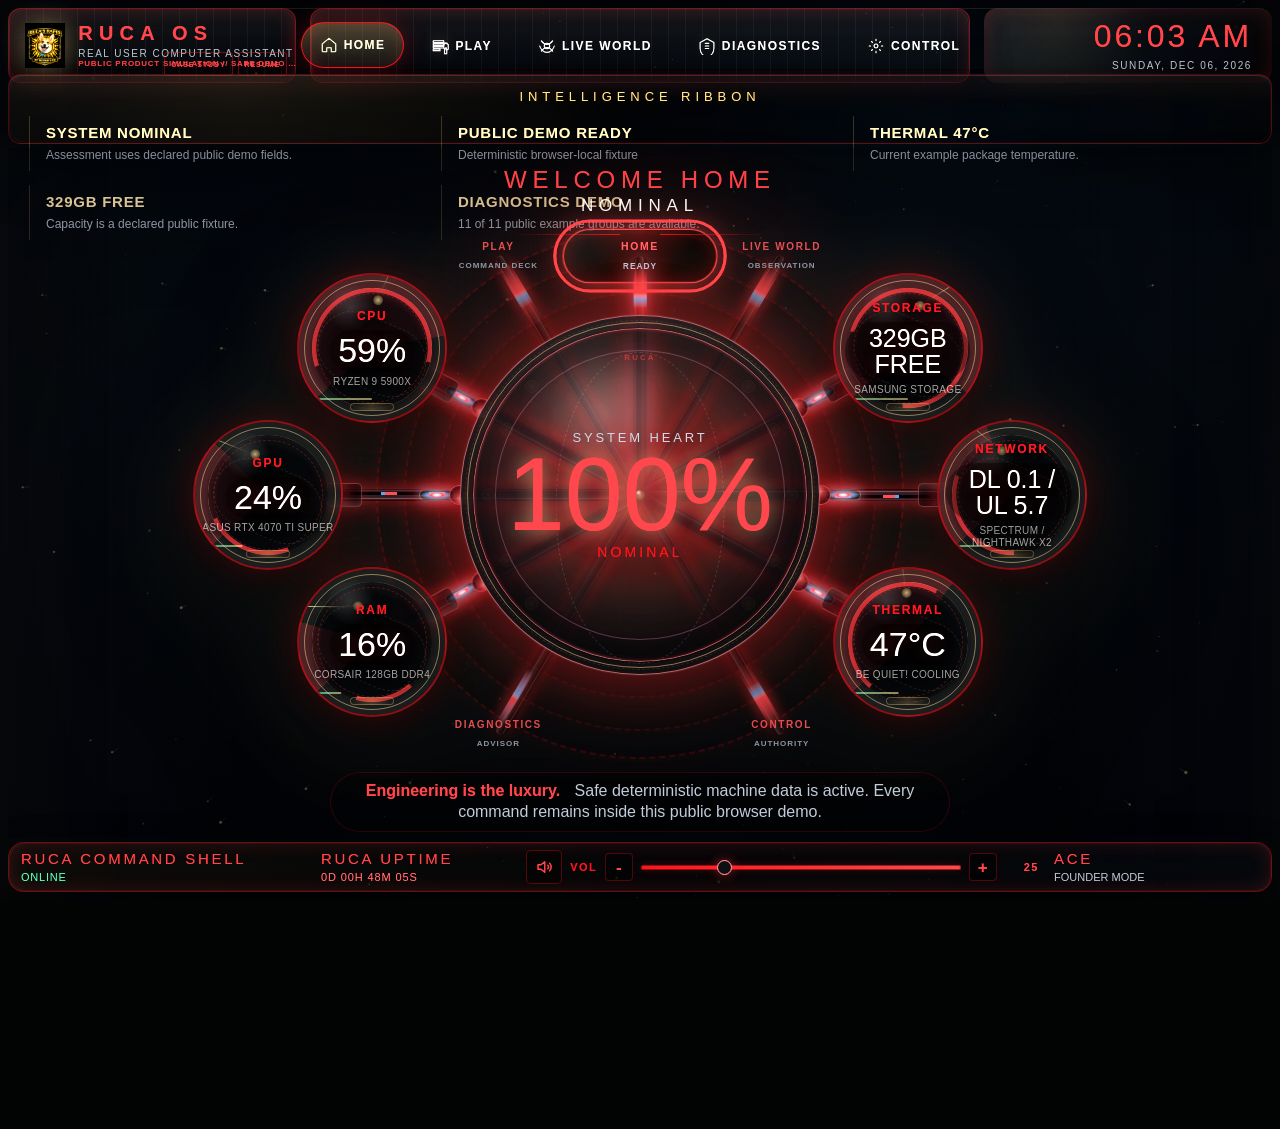
==== commit 9b9ec90b: "Make RUCA case study recruiter ready" ====
--- a/index.html
+++ b/index.html
@@ -7,7 +7,7 @@
   <meta name="description" content="A faithful, interactive public simulation of the RUCA operating system interface." />
   <meta name="theme-color" content="#050607" />
   <meta http-equiv="Content-Security-Policy" content="default-src 'self'; img-src 'self' data:; style-src 'self' 'unsafe-inline'; script-src 'self'; connect-src 'none'; object-src 'none'; base-uri 'self'; form-action 'self'" />
-  <meta name="ruca-build-identity" content="RUCA_PUBLIC_SOURCE_CLONE_R8" />
+  <meta name="ruca-build-identity" content="RUCA_PUBLIC_SOURCE_CLONE_R9" />
   <meta property="og:title" content="RUCA OS // Public Product Simulation" />
   <meta property="og:description" content="Explore the actual RUCA OS interface with safe deterministic demo data." />
   <meta property="og:image" content="https://ruca-mobile-presentation-hub.vercel.app/assets/RucaLogo.png" />
@@ -15,7 +15,7 @@
   <link rel="canonical" href="https://ruca-mobile-presentation-hub.vercel.app/" />
   <link rel="manifest" href="/manifest.webmanifest" />
   <link rel="icon" type="image/png" href="/assets/RucaLogo.png" />
-  <link rel="stylesheet" href="/css/ruca.css?v=20260722-source-clone-r8" />
+  <link rel="stylesheet" href="/css/ruca.css?v=20260722-source-clone-r9" />
   <!-- PASS03C: This is the INDUSTRIAL DESIGN PASS, not a feature pass. -->
 </head>
 <body class="pass08-captivating-body pass09-unity-body pass10-cosmic-body pass12-living-machine pass13-cosmic-control pass14-atmosphere-engine pass15-source-layer pass15b-function-layer pass16a-motion-recovery pass16b-experience-convergence pass16c-core-navigation pass16d-energy-conduits pass16e-flight-camera pass16f-pattern-translation pass16g-world-viewport pass17a-controller-recovery pass17c1-home-radial-scaffold pass17c2c-home-living-system m01-public-showcase pass17d-weather-proof pass17e-live-world-unification pass18-starfield-engine pass19-unified-activation" data-world="home">
@@ -30,6 +30,10 @@
           <div class="brand-title">RUCA OS</div>
           <div class="brand-sub">REAL USER COMPUTER ASSISTANT</div>
           <div class="design-doctrine-note"><strong>PUBLIC PRODUCT SIMULATION // SAFE DEMO DATA.</strong></div>
+          <nav class="brand-resource-links" aria-label="Portfolio resources">
+            <a href="/portfolio/">CASE STUDY</a>
+            <a href="/resume/Anthony_Moncion_Interaction_Designer_Public_Resume.pdf">RESUME</a>
+          </nav>
         </div>
       </section>
 
@@ -654,8 +658,8 @@
     </div>
   </section>
 
-  <script src="/js/ruca-public-fixtures.js?v=20260722-source-clone-r8"></script>
-  <script src="/js/ruca-source-shell.js?v=20260722-source-clone-r8"></script>
-  <script src="/js/ruca-public-demo.js?v=20260722-source-clone-r8"></script>
+  <script src="/js/ruca-public-fixtures.js?v=20260722-source-clone-r9"></script>
+  <script src="/js/ruca-source-shell.js?v=20260722-source-clone-r9"></script>
+  <script src="/js/ruca-public-demo.js?v=20260722-source-clone-r9"></script>
 </body>
 </html>
--- a/css/ruca.css
+++ b/css/ruca.css
@@ -23,6 +23,53 @@
   --shadow:0 0 28px rgba(214,179,107,.13), inset 0 0 26px rgba(255,255,255,.025);
   --heart-size:clamp(308px,34%,390px);
   --font:"Segoe UI", Inter, Roboto, Arial, sans-serif;
+}
+
+/* PUBLIC R9 // Persistent recruiter resources inside the working RUCA shell. */
+body.m01-public-showcase .brand-resource-links {
+  position: absolute;
+  right: 8px;
+  bottom: 6px;
+  z-index: 8;
+  display: flex;
+  align-items: center;
+  gap: 5px;
+  margin: 0;
+}
+
+body.m01-public-showcase .brand-block { position: relative; }
+
+body.m01-public-showcase .brand-resource-links a {
+  min-height: 24px;
+  display: inline-flex;
+  align-items: center;
+  padding: 4px 6px;
+  border: 1px solid rgba(255, 25, 25, .34);
+  border-radius: 3px;
+  color: var(--gold2);
+  font-size: 7px;
+  font-weight: 850;
+  letter-spacing: .13em;
+  line-height: 1;
+  text-decoration: none;
+}
+
+body.m01-public-showcase .brand-resource-links a:hover,
+body.m01-public-showcase .brand-resource-links a:focus-visible {
+  border-color: var(--gold2);
+  background: rgba(255, 25, 25, .12);
+  box-shadow: 0 0 12px rgba(255, 25, 25, .16);
+  outline: 1px solid var(--gold2);
+  outline-offset: 2px;
+}
+
+@media (max-width: 820px) {
+  body.m01-public-showcase .brand-resource-links { right: 4px; bottom: 4px; gap: 3px; }
+  body.m01-public-showcase .brand-resource-links a {
+    padding-inline: 4px;
+    font-size: 6px;
+    letter-spacing: .08em;
+  }
 }
 
 /* PASS27A // Machine Health Timeline. Session evidence; no additional telemetry polling. */
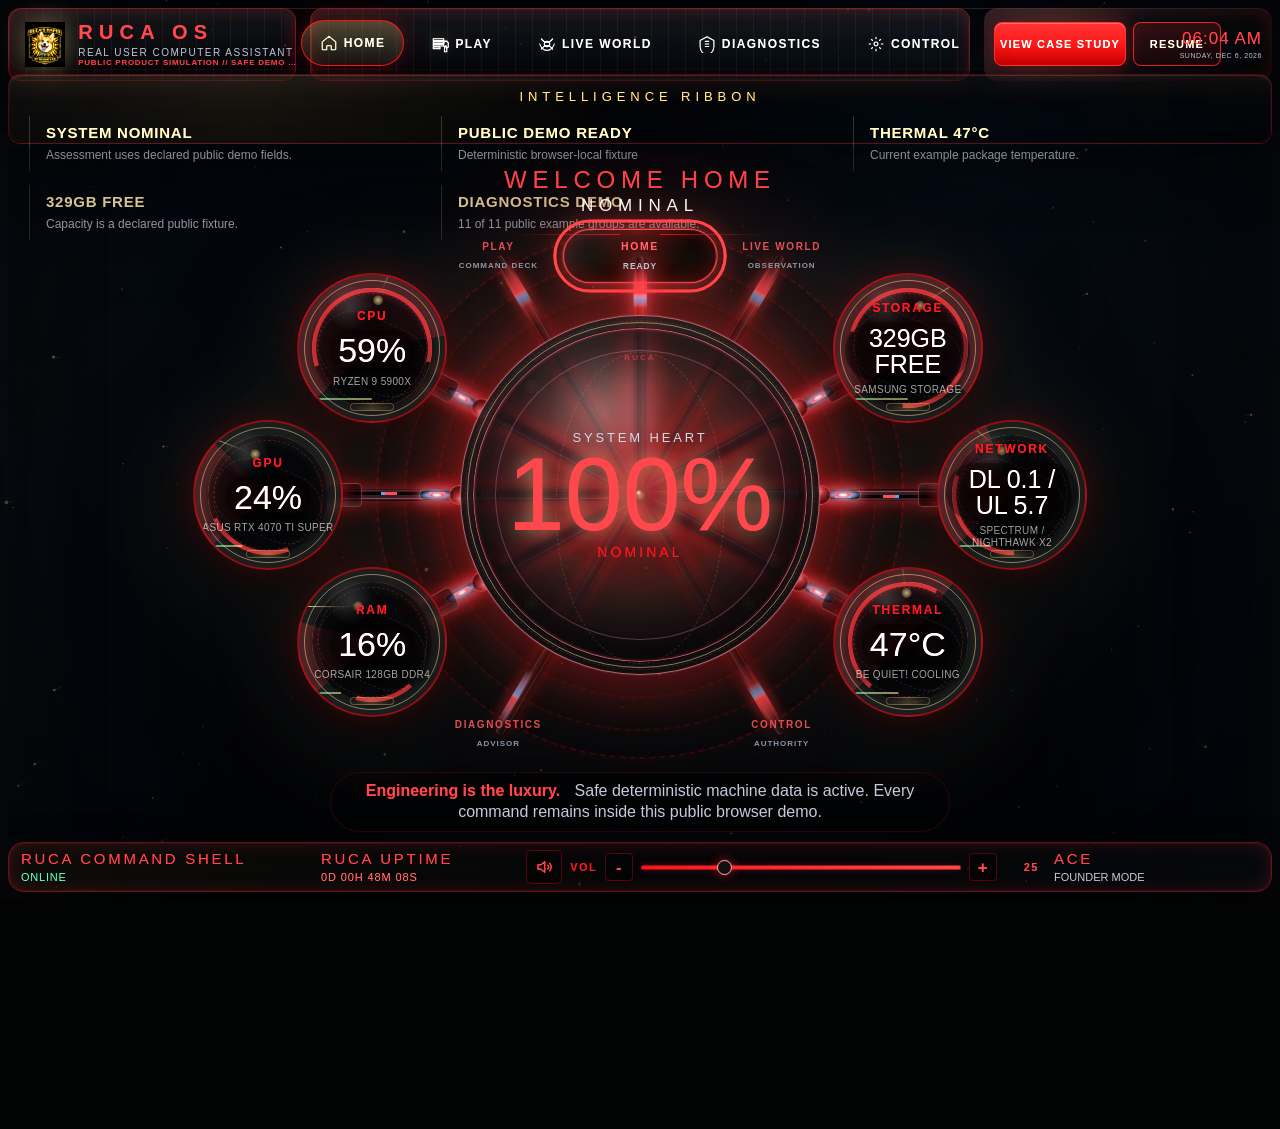
==== commit 59d64791: "Make portfolio entry impossible to miss" ====
--- a/index.html
+++ b/index.html
@@ -7,7 +7,7 @@
   <meta name="description" content="A faithful, interactive public simulation of the RUCA operating system interface." />
   <meta name="theme-color" content="#050607" />
   <meta http-equiv="Content-Security-Policy" content="default-src 'self'; img-src 'self' data:; style-src 'self' 'unsafe-inline'; script-src 'self'; connect-src 'none'; object-src 'none'; base-uri 'self'; form-action 'self'" />
-  <meta name="ruca-build-identity" content="RUCA_PUBLIC_SOURCE_CLONE_R9" />
+  <meta name="ruca-build-identity" content="RUCA_PUBLIC_SOURCE_CLONE_R10" />
   <meta property="og:title" content="RUCA OS // Public Product Simulation" />
   <meta property="og:description" content="Explore the actual RUCA OS interface with safe deterministic demo data." />
   <meta property="og:image" content="https://ruca-mobile-presentation-hub.vercel.app/assets/RucaLogo.png" />
@@ -15,7 +15,7 @@
   <link rel="canonical" href="https://ruca-mobile-presentation-hub.vercel.app/" />
   <link rel="manifest" href="/manifest.webmanifest" />
   <link rel="icon" type="image/png" href="/assets/RucaLogo.png" />
-  <link rel="stylesheet" href="/css/ruca.css?v=20260722-source-clone-r9" />
+  <link rel="stylesheet" href="/css/ruca.css?v=20260722-source-clone-r10" />
   <!-- PASS03C: This is the INDUSTRIAL DESIGN PASS, not a feature pass. -->
 </head>
 <body class="pass08-captivating-body pass09-unity-body pass10-cosmic-body pass12-living-machine pass13-cosmic-control pass14-atmosphere-engine pass15-source-layer pass15b-function-layer pass16a-motion-recovery pass16b-experience-convergence pass16c-core-navigation pass16d-energy-conduits pass16e-flight-camera pass16f-pattern-translation pass16g-world-viewport pass17a-controller-recovery pass17c1-home-radial-scaffold pass17c2c-home-living-system m01-public-showcase pass17d-weather-proof pass17e-live-world-unification pass18-starfield-engine pass19-unified-activation" data-world="home">
@@ -30,10 +30,6 @@
           <div class="brand-title">RUCA OS</div>
           <div class="brand-sub">REAL USER COMPUTER ASSISTANT</div>
           <div class="design-doctrine-note"><strong>PUBLIC PRODUCT SIMULATION // SAFE DEMO DATA.</strong></div>
-          <nav class="brand-resource-links" aria-label="Portfolio resources">
-            <a href="/portfolio/">CASE STUDY</a>
-            <a href="/resume/Anthony_Moncion_Interaction_Designer_Public_Resume.pdf">RESUME</a>
-          </nav>
         </div>
       </section>
 
@@ -84,10 +80,21 @@
       </nav>
 
       <section class="time-block glass-inlay glass-inset ceramic-field instrument-housing">
-        <div id="clock" class="clock">09:42 PM</div>
-        <div id="dateLine" class="date-line">CHECKING</div>
+        <nav class="reviewer-actions" aria-label="Portfolio resources">
+          <a class="reviewer-action-primary" href="/portfolio/">VIEW CASE STUDY</a>
+          <a href="/resume/Anthony_Moncion_Interaction_Designer_Public_Resume.pdf">RESUME</a>
+        </nav>
+        <div class="time-readout">
+          <div id="clock" class="clock">09:42 PM</div>
+          <div id="dateLine" class="date-line">CHECKING</div>
+        </div>
       </section>
     </header>
+
+    <nav class="mobile-reviewer-dock glass-inlay glass-inset ceramic-field instrument-housing" aria-label="Portfolio resources">
+      <a class="reviewer-action-primary" href="/portfolio/">VIEW CASE STUDY</a>
+      <a href="/resume/Anthony_Moncion_Interaction_Designer_Public_Resume.pdf">VIEW RESUME</a>
+    </nav>
 
     <section class="intelligence-ribbon structural-seam gold-trim instrument-cluster smoked-glass warm-gold recessed-bay chassis-seam">
       <div class="ribbon-title">INTELLIGENCE RIBBON</div>
@@ -658,8 +665,8 @@
     </div>
   </section>
 
-  <script src="/js/ruca-public-fixtures.js?v=20260722-source-clone-r9"></script>
-  <script src="/js/ruca-source-shell.js?v=20260722-source-clone-r9"></script>
-  <script src="/js/ruca-public-demo.js?v=20260722-source-clone-r9"></script>
+  <script src="/js/ruca-public-fixtures.js?v=20260722-source-clone-r10"></script>
+  <script src="/js/ruca-source-shell.js?v=20260722-source-clone-r10"></script>
+  <script src="/js/ruca-public-demo.js?v=20260722-source-clone-r10"></script>
 </body>
 </html>
--- a/css/ruca.css
+++ b/css/ruca.css
@@ -25,50 +25,111 @@
   --font:"Segoe UI", Inter, Roboto, Arial, sans-serif;
 }
 
-/* PUBLIC R9 // Persistent recruiter resources inside the working RUCA shell. */
-body.m01-public-showcase .brand-resource-links {
-  position: absolute;
-  right: 8px;
-  bottom: 6px;
-  z-index: 8;
+/* PUBLIC R10 // Recruiter gateway: impossible to miss, still part of the OS shell. */
+body.m01-public-showcase .time-block {
   display: flex;
   align-items: center;
-  gap: 5px;
-  margin: 0;
-}
-
-body.m01-public-showcase .brand-block { position: relative; }
-
-body.m01-public-showcase .brand-resource-links a {
-  min-height: 24px;
+  justify-content: flex-end;
+  gap: 10px;
+  padding: 8px 10px;
+}
+
+body.m01-public-showcase .reviewer-actions {
+  display: grid;
+  grid-template-columns: minmax(132px, 1fr) minmax(88px, auto);
+  align-items: stretch;
+  gap: 7px;
+  flex: 1 1 auto;
+  min-width: 0;
+}
+
+body.m01-public-showcase .reviewer-actions a,
+body.m01-public-showcase .mobile-reviewer-dock a {
+  min-height: 44px;
   display: inline-flex;
   align-items: center;
-  padding: 4px 6px;
-  border: 1px solid rgba(255, 25, 25, .34);
-  border-radius: 3px;
-  color: var(--gold2);
+  justify-content: center;
+  box-sizing: border-box;
+  padding: 0 12px;
+  border: 1px solid rgba(255, 35, 35, .72);
+  border-radius: 8px;
+  background: linear-gradient(180deg, rgba(255, 35, 35, .13), rgba(90, 0, 0, .16));
+  color: #fff4d0;
+  font-size: 11px;
+  font-weight: 900;
+  letter-spacing: .11em;
+  line-height: 1;
+  text-align: center;
+  text-decoration: none;
+  text-transform: uppercase;
+  white-space: nowrap;
+}
+
+body.m01-public-showcase .reviewer-actions a.reviewer-action-primary,
+body.m01-public-showcase .mobile-reviewer-dock a.reviewer-action-primary {
+  border-color: #ff2828;
+  background: linear-gradient(180deg, #ff2b2b, #a60000);
+  color: #fff;
+  box-shadow: 0 0 18px rgba(255, 25, 25, .32), inset 0 1px 0 rgba(255,255,255,.22);
+}
+
+body.m01-public-showcase .reviewer-actions a:hover,
+body.m01-public-showcase .reviewer-actions a:focus-visible,
+body.m01-public-showcase .mobile-reviewer-dock a:hover,
+body.m01-public-showcase .mobile-reviewer-dock a:focus-visible {
+  border-color: var(--gold2);
+  color: #fff;
+  box-shadow: 0 0 22px rgba(255, 35, 35, .46), inset 0 0 12px rgba(255,255,255,.08);
+  outline: 2px solid var(--gold2);
+  outline-offset: 2px;
+}
+
+body.m01-public-showcase .time-readout {
+  flex: 0 0 88px;
+  min-width: 0;
+  text-align: right;
+}
+
+body.m01-public-showcase .time-block .clock {
+  font-size: 17px;
+  font-weight: 500;
+  letter-spacing: .06em;
+  white-space: nowrap;
+}
+
+body.m01-public-showcase .time-block .date-line {
+  margin-top: 5px;
   font-size: 7px;
-  font-weight: 850;
-  letter-spacing: .13em;
-  line-height: 1;
-  text-decoration: none;
-}
-
-body.m01-public-showcase .brand-resource-links a:hover,
-body.m01-public-showcase .brand-resource-links a:focus-visible {
-  border-color: var(--gold2);
-  background: rgba(255, 25, 25, .12);
-  box-shadow: 0 0 12px rgba(255, 25, 25, .16);
-  outline: 1px solid var(--gold2);
-  outline-offset: 2px;
+  letter-spacing: .08em;
+  white-space: nowrap;
+}
+
+body.m01-public-showcase .mobile-reviewer-dock { display: none; }
+
+@media (max-width: 1180px) and (min-width: 821px) {
+  body.m01-public-showcase .time-readout { display: none; }
 }
 
 @media (max-width: 820px) {
-  body.m01-public-showcase .brand-resource-links { right: 4px; bottom: 4px; gap: 3px; }
-  body.m01-public-showcase .brand-resource-links a {
-    padding-inline: 4px;
-    font-size: 6px;
-    letter-spacing: .08em;
+  body.m01-public-showcase .mobile-reviewer-dock {
+    position: fixed;
+    left: 10px;
+    right: 10px;
+    bottom: calc(var(--pass16g-footer-h, 64px) + 10px);
+    z-index: 1200;
+    display: grid;
+    grid-template-columns: minmax(0, 1.35fr) minmax(0, 1fr);
+    gap: 8px;
+    padding: 7px;
+    border-color: rgba(255, 35, 35, .76);
+    border-radius: 12px;
+    background: rgba(3, 4, 6, .95);
+    box-shadow: 0 0 26px rgba(255, 25, 25, .28), inset 0 0 20px rgba(255,255,255,.025);
+  }
+
+  body.m01-public-showcase .mobile-reviewer-dock a {
+    min-height: 46px;
+    font-size: 12px;
   }
 }
 
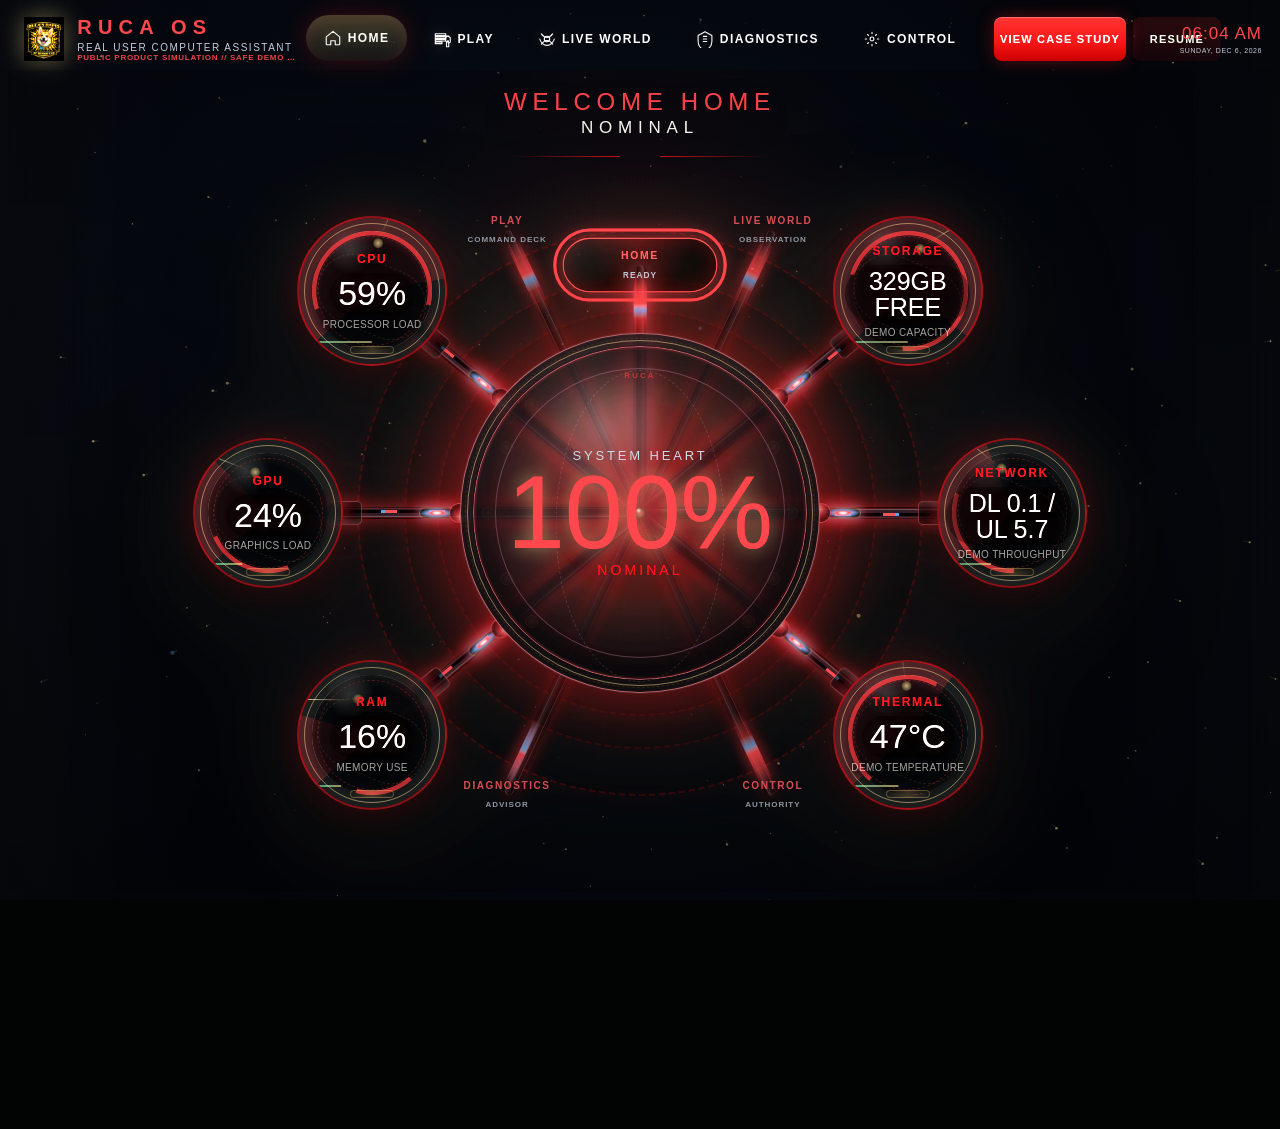
==== commit cabfd3e0: "Open the RUCA shell into a borderless canvas" ====
--- a/index.html
+++ b/index.html
@@ -7,7 +7,7 @@
   <meta name="description" content="A faithful, interactive public simulation of the RUCA operating system interface." />
   <meta name="theme-color" content="#050607" />
   <meta http-equiv="Content-Security-Policy" content="default-src 'self'; img-src 'self' data:; style-src 'self' 'unsafe-inline'; script-src 'self'; connect-src 'none'; object-src 'none'; base-uri 'self'; form-action 'self'" />
-  <meta name="ruca-build-identity" content="RUCA_PUBLIC_SOURCE_CLONE_R10" />
+  <meta name="ruca-build-identity" content="RUCA_PUBLIC_SOURCE_CLONE_R12" />
   <meta property="og:title" content="RUCA OS // Public Product Simulation" />
   <meta property="og:description" content="Explore the actual RUCA OS interface with safe deterministic demo data." />
   <meta property="og:image" content="https://ruca-mobile-presentation-hub.vercel.app/assets/RucaLogo.png" />
@@ -15,7 +15,7 @@
   <link rel="canonical" href="https://ruca-mobile-presentation-hub.vercel.app/" />
   <link rel="manifest" href="/manifest.webmanifest" />
   <link rel="icon" type="image/png" href="/assets/RucaLogo.png" />
-  <link rel="stylesheet" href="/css/ruca.css?v=20260722-source-clone-r10" />
+  <link rel="stylesheet" href="/css/ruca.css?v=20260722-source-clone-r12" />
   <!-- PASS03C: This is the INDUSTRIAL DESIGN PASS, not a feature pass. -->
 </head>
 <body class="pass08-captivating-body pass09-unity-body pass10-cosmic-body pass12-living-machine pass13-cosmic-control pass14-atmosphere-engine pass15-source-layer pass15b-function-layer pass16a-motion-recovery pass16b-experience-convergence pass16c-core-navigation pass16d-energy-conduits pass16e-flight-camera pass16f-pattern-translation pass16g-world-viewport pass17a-controller-recovery pass17c1-home-radial-scaffold pass17c2c-home-living-system m01-public-showcase pass17d-weather-proof pass17e-live-world-unification pass18-starfield-engine pass19-unified-activation" data-world="home">
@@ -166,12 +166,12 @@
             <span id="heartState" class="heart-state">CHECKING BRIDGE</span>
           </button>
 
-          <button class="complication comp-cpu ruca-gauge gauge-mount calibration-ticks titanium-shell Titanium instrument-housing glass-inset gold-calibration" data-component="CPU"><span class="meter-arc" aria-hidden="true"></span><span class="tick-ring" aria-hidden="true"></span><span class="value-sweep" aria-hidden="true"></span><span class="needle" aria-hidden="true"></span><span class="gauge-bracket" aria-hidden="true"></span><span class="status-band" aria-hidden="true"></span><span class="comp-label">CPU</span><strong id="homeCPU">CHECKING</strong><small>Ryzen 9 5900X</small></button>
-          <button class="complication comp-gpu ruca-gauge gauge-mount calibration-ticks titanium-shell instrument-housing glass-inset gold-calibration" data-component="GPU"><span class="meter-arc" aria-hidden="true"></span><span class="tick-ring" aria-hidden="true"></span><span class="value-sweep" aria-hidden="true"></span><span class="needle" aria-hidden="true"></span><span class="gauge-bracket" aria-hidden="true"></span><span class="status-band" aria-hidden="true"></span><span class="comp-label">GPU</span><strong id="homeGPU">CHECKING</strong><small>ASUS RTX 4070 Ti SUPER</small></button>
-          <button class="complication comp-ram ruca-gauge gauge-mount calibration-ticks titanium-shell instrument-housing glass-inset gold-calibration" data-component="RAM"><span class="meter-arc" aria-hidden="true"></span><span class="tick-ring" aria-hidden="true"></span><span class="value-sweep" aria-hidden="true"></span><span class="needle" aria-hidden="true"></span><span class="gauge-bracket" aria-hidden="true"></span><span class="status-band" aria-hidden="true"></span><span class="comp-label">RAM</span><strong id="homeRAM">CHECKING</strong><small>Corsair 128GB DDR4</small></button>
-          <button class="complication comp-storage ruca-gauge gauge-mount calibration-ticks titanium-shell instrument-housing glass-inset gold-calibration" data-component="Storage"><span class="meter-arc" aria-hidden="true"></span><span class="tick-ring" aria-hidden="true"></span><span class="value-sweep" aria-hidden="true"></span><span class="needle" aria-hidden="true"></span><span class="gauge-bracket" aria-hidden="true"></span><span class="status-band" aria-hidden="true"></span><span class="comp-label">STORAGE</span><strong id="homeStorage">CHECKING</strong><small>Samsung Storage</small></button>
-          <button class="complication comp-network ruca-gauge gauge-mount calibration-ticks titanium-shell instrument-housing glass-inset gold-calibration" data-component="Network"><span class="meter-arc" aria-hidden="true"></span><span class="tick-ring" aria-hidden="true"></span><span class="value-sweep" aria-hidden="true"></span><span class="needle" aria-hidden="true"></span><span class="gauge-bracket" aria-hidden="true"></span><span class="status-band" aria-hidden="true"></span><span class="comp-label">NETWORK</span><strong id="homeNetwork">CHECKING</strong><small>Spectrum / Nighthawk x2</small></button>
-          <button class="complication comp-thermal ruca-gauge gauge-mount calibration-ticks titanium-shell instrument-housing glass-inset gold-calibration" data-component="Thermals"><span class="meter-arc" aria-hidden="true"></span><span class="tick-ring" aria-hidden="true"></span><span class="value-sweep" aria-hidden="true"></span><span class="needle" aria-hidden="true"></span><span class="gauge-bracket" aria-hidden="true"></span><span class="status-band" aria-hidden="true"></span><span class="comp-label">THERMAL</span><strong id="homeThermal">CHECKING</strong><small>be quiet! Cooling</small></button>
+          <button class="complication comp-cpu ruca-gauge gauge-mount calibration-ticks titanium-shell Titanium instrument-housing glass-inset gold-calibration" data-component="CPU"><span class="meter-arc" aria-hidden="true"></span><span class="tick-ring" aria-hidden="true"></span><span class="value-sweep" aria-hidden="true"></span><span class="needle" aria-hidden="true"></span><span class="gauge-bracket" aria-hidden="true"></span><span class="status-band" aria-hidden="true"></span><span class="comp-label">CPU</span><strong id="homeCPU">CHECKING</strong><small>Processor load</small></button>
+          <button class="complication comp-gpu ruca-gauge gauge-mount calibration-ticks titanium-shell instrument-housing glass-inset gold-calibration" data-component="GPU"><span class="meter-arc" aria-hidden="true"></span><span class="tick-ring" aria-hidden="true"></span><span class="value-sweep" aria-hidden="true"></span><span class="needle" aria-hidden="true"></span><span class="gauge-bracket" aria-hidden="true"></span><span class="status-band" aria-hidden="true"></span><span class="comp-label">GPU</span><strong id="homeGPU">CHECKING</strong><small>Graphics load</small></button>
+          <button class="complication comp-ram ruca-gauge gauge-mount calibration-ticks titanium-shell instrument-housing glass-inset gold-calibration" data-component="RAM"><span class="meter-arc" aria-hidden="true"></span><span class="tick-ring" aria-hidden="true"></span><span class="value-sweep" aria-hidden="true"></span><span class="needle" aria-hidden="true"></span><span class="gauge-bracket" aria-hidden="true"></span><span class="status-band" aria-hidden="true"></span><span class="comp-label">RAM</span><strong id="homeRAM">CHECKING</strong><small>Memory use</small></button>
+          <button class="complication comp-storage ruca-gauge gauge-mount calibration-ticks titanium-shell instrument-housing glass-inset gold-calibration" data-component="Storage"><span class="meter-arc" aria-hidden="true"></span><span class="tick-ring" aria-hidden="true"></span><span class="value-sweep" aria-hidden="true"></span><span class="needle" aria-hidden="true"></span><span class="gauge-bracket" aria-hidden="true"></span><span class="status-band" aria-hidden="true"></span><span class="comp-label">STORAGE</span><strong id="homeStorage">CHECKING</strong><small>Demo capacity</small></button>
+          <button class="complication comp-network ruca-gauge gauge-mount calibration-ticks titanium-shell instrument-housing glass-inset gold-calibration" data-component="Network"><span class="meter-arc" aria-hidden="true"></span><span class="tick-ring" aria-hidden="true"></span><span class="value-sweep" aria-hidden="true"></span><span class="needle" aria-hidden="true"></span><span class="gauge-bracket" aria-hidden="true"></span><span class="status-band" aria-hidden="true"></span><span class="comp-label">NETWORK</span><strong id="homeNetwork">CHECKING</strong><small>Demo throughput</small></button>
+          <button class="complication comp-thermal ruca-gauge gauge-mount calibration-ticks titanium-shell instrument-housing glass-inset gold-calibration" data-component="Thermals"><span class="meter-arc" aria-hidden="true"></span><span class="tick-ring" aria-hidden="true"></span><span class="value-sweep" aria-hidden="true"></span><span class="needle" aria-hidden="true"></span><span class="gauge-bracket" aria-hidden="true"></span><span class="status-band" aria-hidden="true"></span><span class="comp-label">THERMAL</span><strong id="homeThermal">CHECKING</strong><small>Demo temperature</small></button>
         </div>
 
           <div class="home-caption glass-inlay glass-inset instrument-cluster chassis-seam">
@@ -665,8 +665,8 @@
     </div>
   </section>
 
-  <script src="/js/ruca-public-fixtures.js?v=20260722-source-clone-r10"></script>
-  <script src="/js/ruca-source-shell.js?v=20260722-source-clone-r10"></script>
-  <script src="/js/ruca-public-demo.js?v=20260722-source-clone-r10"></script>
+  <script src="/js/ruca-public-fixtures.js?v=20260722-source-clone-r12"></script>
+  <script src="/js/ruca-source-shell.js?v=20260722-source-clone-r12"></script>
+  <script src="/js/ruca-public-demo.js?v=20260722-source-clone-r12"></script>
 </body>
 </html>
--- a/css/ruca.css
+++ b/css/ruca.css
@@ -20037,3 +20037,100 @@
     top: -7px;
   }
 }
+
+/* PUBLIC R12 // Open shell. Product instruments stay; constraining chrome goes. */
+body.m01-public-showcase #rucaApp,
+body.m01-public-showcase .top-shell,
+body.m01-public-showcase .top-shell > .brand-block,
+body.m01-public-showcase .top-shell > .world-nav,
+body.m01-public-showcase .top-shell > .time-block,
+body.m01-public-showcase #rucaApp > .machine-footer {
+  border: 0 !important;
+  background: transparent !important;
+  box-shadow: none !important;
+  backdrop-filter: none !important;
+}
+
+body.m01-public-showcase .top-shell > .brand-block::before,
+body.m01-public-showcase .top-shell > .brand-block::after,
+body.m01-public-showcase .top-shell > .world-nav::before,
+body.m01-public-showcase .top-shell > .world-nav::after,
+body.m01-public-showcase .top-shell > .time-block::before,
+body.m01-public-showcase .top-shell > .time-block::after,
+body.m01-public-showcase #rucaApp > .machine-footer::before,
+body.m01-public-showcase #rucaApp > .machine-footer::after {
+  content: none !important;
+  display: none !important;
+}
+
+body.m01-public-showcase .world-nav .nav-btn,
+body.m01-public-showcase .reviewer-actions a,
+body.m01-public-showcase .mobile-reviewer-dock,
+body.m01-public-showcase .mobile-reviewer-dock a,
+body.m01-public-showcase .footer-volume-mute,
+body.m01-public-showcase .footer-volume-step {
+  border: 0 !important;
+}
+
+body.m01-public-showcase[data-world="home"] .intelligence-ribbon,
+body.m01-public-showcase[data-world="home"] #page-home > .home-caption {
+  display: none !important;
+}
+
+body.m01-public-showcase #rucaApp > .machine-footer {
+  display: none !important;
+}
+
+@media (min-width: 821px) {
+  body.m01-public-showcase.pass16g-world-viewport[data-world] #rucaApp {
+    grid-template-rows: 62px minmax(0, 1fr) !important;
+    gap: 0 !important;
+    padding: 8px !important;
+  }
+
+  body.m01-public-showcase.pass16g-world-viewport[data-world] .top-shell {
+    grid-row: 1 !important;
+    height: 62px !important;
+    min-height: 0 !important;
+  }
+
+  body.m01-public-showcase.pass16g-world-viewport[data-world] .top-shell > .brand-block,
+  body.m01-public-showcase.pass16g-world-viewport[data-world] .top-shell > .world-nav,
+  body.m01-public-showcase.pass16g-world-viewport[data-world] .top-shell > .time-block {
+    height: 62px !important;
+    min-height: 0 !important;
+    box-sizing: border-box !important;
+  }
+
+  body.m01-public-showcase.pass16g-world-viewport[data-world] .stage {
+    grid-row: 2 !important;
+  }
+}
+
+@media (max-width: 820px) {
+  body.m01-public-showcase.pass16g-world-viewport[data-world] #rucaApp {
+    grid-template-rows: 64px minmax(0, 1fr) !important;
+    gap: 0 !important;
+    padding: 6px !important;
+  }
+
+  body.m01-public-showcase.pass16g-world-viewport[data-world] .stage {
+    grid-row: 2 !important;
+  }
+
+  body.m01-public-showcase .mobile-reviewer-dock {
+    left: auto !important;
+    right: 8px !important;
+    bottom: 8px !important;
+    width: min(276px, calc(100% - 16px)) !important;
+    grid-template-columns: minmax(0, 1.55fr) minmax(0, 1fr) !important;
+    padding: 0 !important;
+    background: transparent !important;
+    box-shadow: none !important;
+    backdrop-filter: none !important;
+  }
+
+  body.m01-public-showcase .mobile-reviewer-dock a:not(.reviewer-action-primary) {
+    background: rgba(21, 3, 4, .94) !important;
+  }
+}
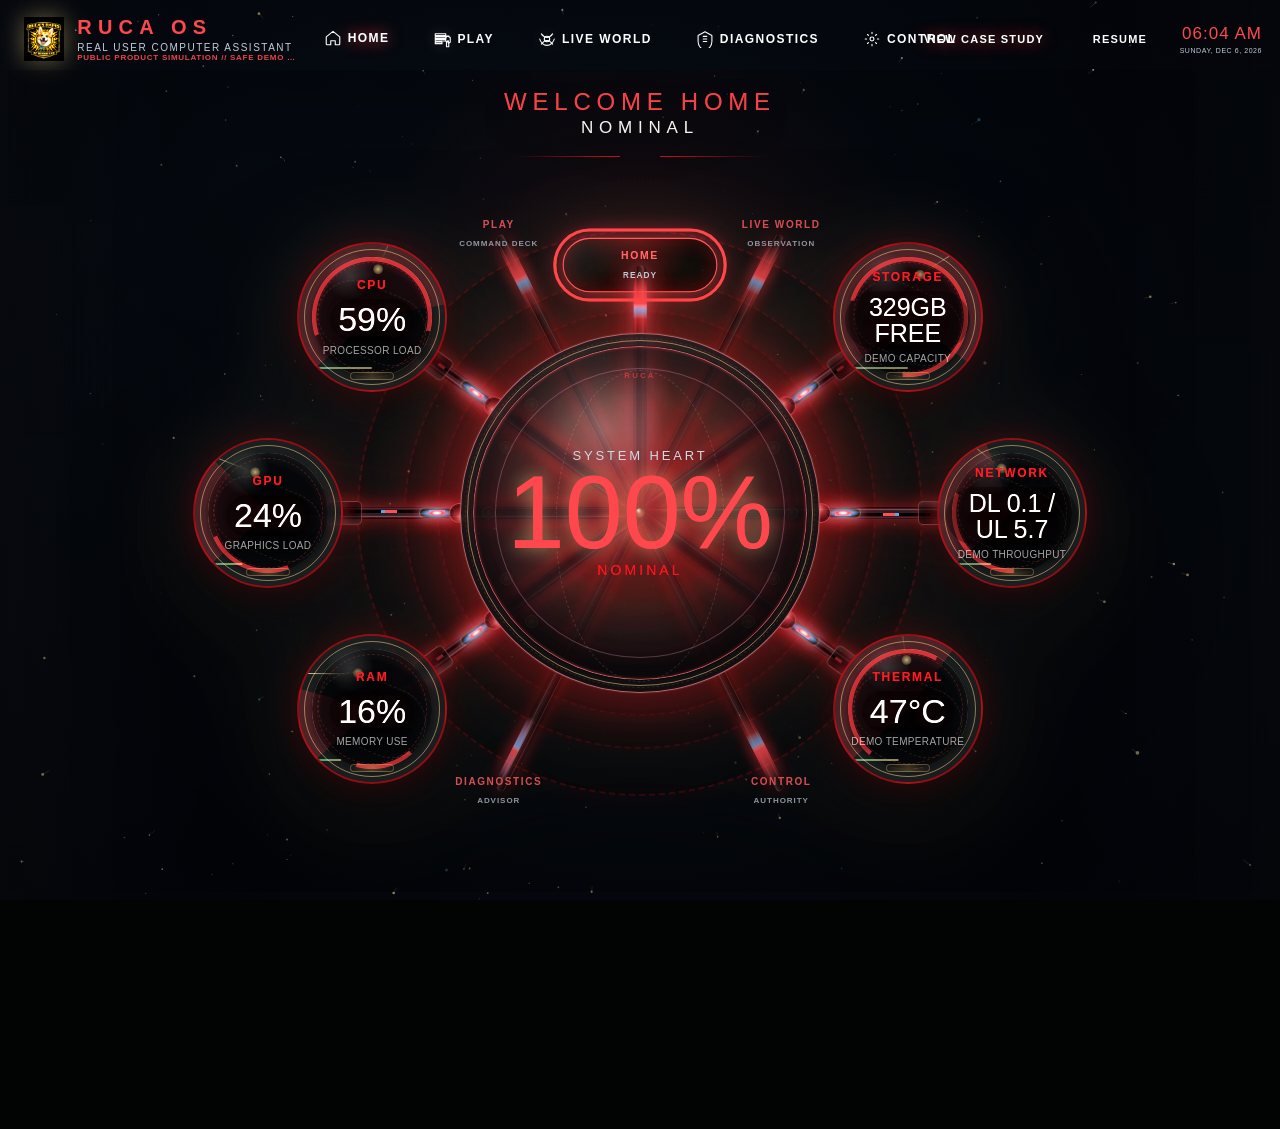
==== commit 604e4865: "Free RUCA surfaces from panel chrome" ====
--- a/index.html
+++ b/index.html
@@ -7,7 +7,7 @@
   <meta name="description" content="A faithful, interactive public simulation of the RUCA operating system interface." />
   <meta name="theme-color" content="#050607" />
   <meta http-equiv="Content-Security-Policy" content="default-src 'self'; img-src 'self' data:; style-src 'self' 'unsafe-inline'; script-src 'self'; connect-src 'none'; object-src 'none'; base-uri 'self'; form-action 'self'" />
-  <meta name="ruca-build-identity" content="RUCA_PUBLIC_SOURCE_CLONE_R12" />
+  <meta name="ruca-build-identity" content="RUCA_PUBLIC_SOURCE_CLONE_R14" />
   <meta property="og:title" content="RUCA OS // Public Product Simulation" />
   <meta property="og:description" content="Explore the actual RUCA OS interface with safe deterministic demo data." />
   <meta property="og:image" content="https://ruca-mobile-presentation-hub.vercel.app/assets/RucaLogo.png" />
@@ -15,7 +15,7 @@
   <link rel="canonical" href="https://ruca-mobile-presentation-hub.vercel.app/" />
   <link rel="manifest" href="/manifest.webmanifest" />
   <link rel="icon" type="image/png" href="/assets/RucaLogo.png" />
-  <link rel="stylesheet" href="/css/ruca.css?v=20260722-source-clone-r12" />
+  <link rel="stylesheet" href="/css/ruca.css?v=20260722-source-clone-r14" />
   <!-- PASS03C: This is the INDUSTRIAL DESIGN PASS, not a feature pass. -->
 </head>
 <body class="pass08-captivating-body pass09-unity-body pass10-cosmic-body pass12-living-machine pass13-cosmic-control pass14-atmosphere-engine pass15-source-layer pass15b-function-layer pass16a-motion-recovery pass16b-experience-convergence pass16c-core-navigation pass16d-energy-conduits pass16e-flight-camera pass16f-pattern-translation pass16g-world-viewport pass17a-controller-recovery pass17c1-home-radial-scaffold pass17c2c-home-living-system m01-public-showcase pass17d-weather-proof pass17e-live-world-unification pass18-starfield-engine pass19-unified-activation" data-world="home">
@@ -665,8 +665,8 @@
     </div>
   </section>
 
-  <script src="/js/ruca-public-fixtures.js?v=20260722-source-clone-r12"></script>
-  <script src="/js/ruca-source-shell.js?v=20260722-source-clone-r12"></script>
-  <script src="/js/ruca-public-demo.js?v=20260722-source-clone-r12"></script>
+  <script src="/js/ruca-public-fixtures.js?v=20260722-source-clone-r14"></script>
+  <script src="/js/ruca-source-shell.js?v=20260722-source-clone-r14"></script>
+  <script src="/js/ruca-public-demo.js?v=20260722-source-clone-r14"></script>
 </body>
 </html>
--- a/css/ruca.css
+++ b/css/ruca.css
@@ -36,10 +36,10 @@
 
 body.m01-public-showcase .reviewer-actions {
   display: grid;
-  grid-template-columns: minmax(132px, 1fr) minmax(88px, auto);
+  grid-template-columns: 170px 88px;
   align-items: stretch;
   gap: 7px;
-  flex: 1 1 auto;
+  flex: 0 0 auto;
   min-width: 0;
 }
 
@@ -20108,6 +20108,11 @@
 }
 
 @media (max-width: 820px) {
+  html,
+  body.m01-public-showcase {
+    overflow-x: clip !important;
+  }
+
   body.m01-public-showcase.pass16g-world-viewport[data-world] #rucaApp {
     grid-template-rows: 64px minmax(0, 1fr) !important;
     gap: 0 !important;
@@ -20133,4 +20138,1126 @@
   body.m01-public-showcase .mobile-reviewer-dock a:not(.reviewer-action-primary) {
     background: rgba(21, 3, 4, .94) !important;
   }
-}
+
+  body.m01-public-showcase .world-nav {
+    scrollbar-width: none;
+  }
+
+  body.m01-public-showcase .world-nav::-webkit-scrollbar {
+    display: none;
+    width: 0 !important;
+    height: 0 !important;
+  }
+}
+
+/* PUBLIC R14 // Borderless information architecture.
+   Space, scale, and type separate content; rectangular panel chrome does not. */
+body.m01-public-showcase :is(
+  .page,
+  .integrated-play-layout,
+  .command-orbit-filters,
+  .launcher-orbit,
+  .command-readiness-rail,
+  .live-grid,
+  .lane-switcher,
+  .lane-stage,
+  .live-world-render-root,
+  .world-stage-content,
+  .ruca-live-grid,
+  .diag-shell,
+  .sensor-groups,
+  .rapid-lab,
+  .triage-console,
+  .control-layout,
+  .control-core,
+  .control-cards
+) {
+  border: 0 !important;
+  border-radius: 0 !important;
+  background: transparent !important;
+  box-shadow: none !important;
+  backdrop-filter: none !important;
+}
+
+body.m01-public-showcase :is(
+  .page,
+  .mode-header,
+  .command-orbit-filters,
+  .command-readiness-rail,
+  .lane-switcher,
+  .lane-stage,
+  .diag-shell,
+  .sensor-groups,
+  .rapid-lab,
+  .triage-console,
+  .control-core,
+  .control-cards
+)::before,
+body.m01-public-showcase :is(
+  .page,
+  .mode-header,
+  .command-orbit-filters,
+  .command-readiness-rail,
+  .lane-switcher,
+  .lane-stage,
+  .diag-shell,
+  .sensor-groups,
+  .rapid-lab,
+  .triage-console,
+  .control-core,
+  .control-cards
+)::after {
+  content: none !important;
+  display: none !important;
+}
+
+body.m01-public-showcase :is(
+  .mode-header h2,
+  .command-readiness-rail h3,
+  .command-readiness-rail .metric-card b,
+  .ruca-observation-header h3,
+  .sensor-groups h2,
+  .rapid-lab h2,
+  .triage-console h2,
+  #page-control summary span,
+  #page-control .slider-row span,
+  #page-control .slider-row b
+) {
+  font-weight: 900 !important;
+  text-wrap: balance;
+}
+
+/* PLAY: launch-readiness language floats in one open band. */
+body.m01-public-showcase #page-play .command-orbit-filters {
+  padding-inline: 18px !important;
+  gap: clamp(12px, 1.7vw, 30px) !important;
+  border: 0 !important;
+  background: transparent !important;
+  box-shadow: none !important;
+}
+
+body.m01-public-showcase #page-play .command-orbit-filters::before,
+body.m01-public-showcase #page-play .command-orbit-filters::after,
+body.m01-public-showcase #page-play .command-filter-btn::before,
+body.m01-public-showcase #page-play .command-filter-btn::after {
+  content: none !important;
+  display: none !important;
+}
+
+body.m01-public-showcase #page-play .command-filter-btn {
+  min-height: 42px !important;
+  padding: 5px 2px !important;
+  border: 0 !important;
+  border-radius: 0 !important;
+  background: transparent !important;
+  box-shadow: none !important;
+  font-weight: 850 !important;
+}
+
+body.m01-public-showcase #page-play .command-filter-btn.active,
+body.m01-public-showcase #page-play .command-filter-btn:hover,
+body.m01-public-showcase #page-play .command-filter-btn:focus-visible {
+  color: var(--gold2) !important;
+  background: transparent !important;
+  text-shadow: 0 0 14px color-mix(in srgb, var(--gold2) 48%, transparent);
+}
+
+body.m01-public-showcase #page-play .command-filter-btn:focus-visible,
+body.m01-public-showcase #page-play .command-filter-btn.ruca-controller-focus {
+  outline: 0 !important;
+  box-shadow: none !important;
+  text-shadow: 0 0 18px var(--gold2) !important;
+}
+
+body.m01-public-showcase #page-play .command-readiness-rail {
+  padding: 10px clamp(16px, 2vw, 34px) 8px !important;
+  border: 0 !important;
+  background: transparent !important;
+  box-shadow: none !important;
+  backdrop-filter: none !important;
+  overflow: visible !important;
+}
+
+body.m01-public-showcase #page-play .command-readiness-rail h3 {
+  margin: 0 0 7px !important;
+  color: var(--gold2) !important;
+  font-size: 11px !important;
+  letter-spacing: .13em !important;
+}
+
+body.m01-public-showcase #page-play .command-readiness-rail .status-grid {
+  display: grid !important;
+  grid-template-columns: repeat(6, minmax(0, 1fr)) !important;
+  align-items: start !important;
+  gap: clamp(18px, 2.4vw, 42px) !important;
+  border: 0 !important;
+  background: transparent !important;
+}
+
+body.m01-public-showcase #page-play .command-readiness-rail .metric-card {
+  display: flex !important;
+  flex-direction: column;
+  align-items: flex-start;
+  min-width: 0;
+  min-height: 0 !important;
+  padding: 0 !important;
+  border: 0 !important;
+  border-radius: 0 !important;
+  background: transparent !important;
+  box-shadow: none !important;
+}
+
+body.m01-public-showcase #page-play .command-readiness-rail .metric-card span {
+  color: color-mix(in srgb, var(--gold2) 76%, white 24%) !important;
+  font-size: 9px !important;
+  font-weight: 850 !important;
+  line-height: 1.15 !important;
+  letter-spacing: .08em !important;
+}
+
+body.m01-public-showcase #page-play .command-readiness-rail .metric-card b {
+  margin-top: 4px !important;
+  color: var(--white) !important;
+  font-size: clamp(11px, .78vw, 14px) !important;
+  line-height: 1.15 !important;
+  letter-spacing: .01em !important;
+  overflow-wrap: anywhere;
+}
+
+body.m01-public-showcase #page-play .command-readiness-rail .metric-card small {
+  display: none !important;
+}
+
+/* LIVE WORLD: photography stays; rails, cells, cards, and table lines disappear. */
+body.m01-public-showcase #page-live :is(
+  .ruca-observation-header,
+  .world-source-status,
+  .world-source-contract,
+  .weather-world,
+  .world-hero,
+  .world-intelligence,
+  .world-primary,
+  .world-secondary,
+  .world-ribbon,
+  .weather-readout,
+  .weather-secondary-row,
+  .weather-forecast-ribbon,
+  .weather-forecast-track,
+  .weather-forecast-item,
+  .weather-state-panel,
+  .realm-world,
+  .realm-main,
+  .realm-hero,
+  .realm-intelligence,
+  .realm-ticker-ribbon,
+  .realm-ribbon-track,
+  .realm-section-heading,
+  .realm-identity-line,
+  .editorial-hero-story,
+  .editorial-support-story,
+  .editorial-timeline-item,
+  .editorial-support-list,
+  .sports-intelligence-grid,
+  .sports-scoreboard,
+  .sports-context-deck,
+  .sports-score-row,
+  .sports-context-row,
+  .sports-upcoming-list,
+  .sports-schedule-item,
+  .signal-market-readout,
+  .signal-channel-panel,
+  .signal-topic-row,
+  .signal-correlation-panel,
+  .signal-correlation-row,
+  .market-ticker-item,
+  .celestial-metric-grid,
+  .celestial-metric-grid article,
+  .celestial-state-band,
+  .celestial-entertainment
+) {
+  border: 0 !important;
+  border-radius: 0 !important;
+  background: transparent !important;
+  box-shadow: none !important;
+  backdrop-filter: none !important;
+}
+
+body.m01-public-showcase #page-live :is(
+  .ruca-observation-header,
+  .world-source-status,
+  .weather-world,
+  .world-hero,
+  .world-intelligence,
+  .world-primary,
+  .world-secondary,
+  .world-ribbon,
+  .weather-readout,
+  .weather-secondary-row,
+  .weather-forecast-item,
+  .realm-world,
+  .realm-main,
+  .realm-hero,
+  .realm-intelligence,
+  .realm-ticker-ribbon,
+  .realm-section-heading,
+  .editorial-hero-story,
+  .editorial-support-story,
+  .editorial-timeline-item,
+  .sports-score-row,
+  .sports-context-row,
+  .signal-channel-panel,
+  .signal-topic-row,
+  .market-ticker-item,
+  .celestial-metric-grid article
+)::before,
+body.m01-public-showcase #page-live :is(
+  .ruca-observation-header,
+  .world-source-status,
+  .weather-world,
+  .world-hero,
+  .world-intelligence,
+  .world-primary,
+  .world-secondary,
+  .world-ribbon,
+  .weather-readout,
+  .weather-secondary-row,
+  .weather-forecast-item,
+  .realm-world,
+  .realm-main,
+  .realm-hero,
+  .realm-intelligence,
+  .realm-ticker-ribbon,
+  .realm-section-heading,
+  .editorial-hero-story,
+  .editorial-support-story,
+  .editorial-timeline-item,
+  .sports-score-row,
+  .sports-context-row,
+  .signal-channel-panel,
+  .signal-topic-row,
+  .market-ticker-item,
+  .celestial-metric-grid article
+)::after {
+  content: none !important;
+  display: none !important;
+}
+
+body.m01-public-showcase #page-live .lane-switcher {
+  padding-inline: 8px !important;
+  gap: 12px !important;
+  border: 0 !important;
+  background: transparent !important;
+  box-shadow: none !important;
+  overflow: visible !important;
+}
+
+body.m01-public-showcase #page-live .lane-stage {
+  border: 0 !important;
+  background: transparent !important;
+  box-shadow: none !important;
+}
+
+body.m01-public-showcase #page-live .lane-btn {
+  min-height: 48px !important;
+  padding: 6px 0 !important;
+  border: 0 !important;
+  border-radius: 0 !important;
+  background: transparent !important;
+  box-shadow: none !important;
+  font-size: 12px !important;
+  font-weight: 900 !important;
+  line-height: 1.02 !important;
+}
+
+body.m01-public-showcase #page-live .lane-btn::before,
+body.m01-public-showcase #page-live .lane-btn::after {
+  content: none !important;
+  display: none !important;
+}
+
+body.m01-public-showcase #page-live .lane-btn.active,
+body.m01-public-showcase #page-live .lane-btn:hover,
+body.m01-public-showcase #page-live .lane-btn:focus-visible {
+  color: var(--white) !important;
+  background: transparent !important;
+  text-shadow: 0 0 18px var(--gold2);
+}
+
+body.m01-public-showcase #page-live .lane-btn:focus-visible,
+body.m01-public-showcase #page-live .lane-btn.ruca-controller-focus {
+  outline: 0 !important;
+  box-shadow: none !important;
+  text-shadow: 0 0 20px var(--gold2) !important;
+}
+
+body.m01-public-showcase #page-live .weather-location-line,
+body.m01-public-showcase #page-live .weather-forecast-ribbon > header {
+  border: 0 !important;
+  background: transparent !important;
+  box-shadow: none !important;
+}
+
+body.m01-public-showcase #page-live :is(
+  .weather-readout span,
+  .weather-secondary-row span,
+  .weather-forecast-day,
+  .realm-section-heading span,
+  .editorial-meta span,
+  .sports-score-row > span,
+  .sports-context-row > span,
+  .signal-channel-panel > header span,
+  .celestial-metric-grid span
+) {
+  font-weight: 850 !important;
+}
+
+body.m01-public-showcase #page-live :is(
+  .weather-readout strong,
+  .weather-secondary-row b,
+  .weather-forecast-item strong,
+  .editorial-story-copy h4,
+  .sports-team-line b,
+  .sports-team-line strong,
+  .sports-context-row b,
+  .signal-topic-row h4,
+  .celestial-metric-grid strong
+) {
+  font-weight: 900 !important;
+  line-height: 1.14 !important;
+}
+
+/* DIAGNOSTICS: preserve instrumentation, remove every rectangular cage. */
+body.m01-public-showcase #page-diagnostics :is(
+  .diag-overview-row,
+  .threshold-box,
+  .lab-main-grid,
+  .chart-panel,
+  .panel-inset,
+  .metrics-panel,
+  .shop-lab-grid,
+  .sensor-tree-panel,
+  .benchmark-panel,
+  .benchmark-results,
+  .bench-result,
+  .deep-grid,
+  .triage-item,
+  .alert-rail,
+  .diagnostics-view-tabs,
+  .diagnostics-workspace-tabs,
+  .machine-health-timeline,
+  .machine-timeline-toolbar,
+  .machine-timeline-grid,
+  .machine-evidence-inspector,
+  .machine-controller-contract
+) {
+  border: 0 !important;
+  border-radius: 0 !important;
+  background: transparent !important;
+  box-shadow: none !important;
+  backdrop-filter: none !important;
+}
+
+body.m01-public-showcase #page-diagnostics :is(
+  .diag-shell,
+  .sensor-groups,
+  .rapid-lab,
+  .triage-console,
+  .chart-panel,
+  .panel-inset,
+  .threshold-box,
+  .triage-item,
+  .alert-rail,
+  .alert-rail > *,
+  #sensorChart,
+  .diagnostics-detail-toggle
+) {
+  border: 0 !important;
+  border-radius: 0 !important;
+  background: transparent !important;
+  box-shadow: none !important;
+  backdrop-filter: none !important;
+}
+
+body.m01-public-showcase #page-diagnostics :is(
+  .threshold-box,
+  .chart-panel,
+  .panel-inset,
+  .triage-item,
+  .diagnostics-view-tabs,
+  .diagnostics-workspace-tabs,
+  .machine-timeline-toolbar,
+  .machine-evidence-inspector
+)::before,
+body.m01-public-showcase #page-diagnostics :is(
+  .threshold-box,
+  .chart-panel,
+  .panel-inset,
+  .triage-item,
+  .diagnostics-view-tabs,
+  .diagnostics-workspace-tabs,
+  .machine-timeline-toolbar,
+  .machine-evidence-inspector
+)::after {
+  content: none !important;
+  display: none !important;
+}
+
+body.m01-public-showcase #page-diagnostics .sensor-btn,
+body.m01-public-showcase #page-diagnostics .diagnostics-view-tabs button,
+body.m01-public-showcase #page-diagnostics .diagnostics-workspace-tabs button,
+body.m01-public-showcase #page-diagnostics .bench-btn {
+  min-height: 44px !important;
+  padding: 8px 6px !important;
+  border: 0 !important;
+  border-radius: 0 !important;
+  background: transparent !important;
+  box-shadow: none !important;
+  font-size: 11px !important;
+  font-weight: 900 !important;
+}
+
+body.m01-public-showcase #page-diagnostics :is(
+  .sensor-btn,
+  .diagnostics-view-tabs button,
+  .diagnostics-workspace-tabs button,
+  .bench-btn,
+  .scan-btn,
+  .diagnostics-detail-toggle
+):focus-visible,
+body.m01-public-showcase #page-diagnostics :is(
+  .sensor-btn,
+  .diagnostics-view-tabs button,
+  .diagnostics-workspace-tabs button,
+  .bench-btn,
+  .scan-btn,
+  .diagnostics-detail-toggle
+).ruca-controller-focus {
+  outline: 0 !important;
+  border: 0 !important;
+  box-shadow: none !important;
+  text-shadow: 0 0 18px var(--gold2) !important;
+}
+
+body.m01-public-showcase #page-diagnostics :is(.scan-btn,.diagnostics-detail-toggle) {
+  min-height: 44px !important;
+  border: 0 !important;
+  border-radius: 0 !important;
+  background: transparent !important;
+  box-shadow: none !important;
+  color: var(--white) !important;
+  font-size: 11px !important;
+  font-weight: 900 !important;
+}
+
+body.m01-public-showcase #page-diagnostics :is(.scan-btn,.diagnostics-detail-toggle):hover,
+body.m01-public-showcase #page-diagnostics :is(.scan-btn,.diagnostics-detail-toggle):focus-visible {
+  color: var(--gold2) !important;
+  text-shadow: 0 0 18px var(--gold2) !important;
+}
+
+body.m01-public-showcase #page-diagnostics :is(.sensor-btn.active,.sensor-btn:hover,.sensor-btn:focus-visible,.diagnostics-view-tabs button.active,.diagnostics-workspace-tabs button.active,.bench-btn:hover,.bench-btn:focus-visible) {
+  color: var(--white) !important;
+  background: transparent !important;
+  text-shadow: 0 0 16px var(--gold2);
+}
+
+body.m01-public-showcase #page-diagnostics .triage-item {
+  margin-block: 16px !important;
+  padding: 0 !important;
+}
+
+body.m01-public-showcase #page-diagnostics .triage-item h4,
+body.m01-public-showcase #page-diagnostics .threshold-box span,
+body.m01-public-showcase #page-diagnostics .panel-head h3 {
+  font-weight: 900 !important;
+}
+
+body.m01-public-showcase #page-diagnostics .triage-item p,
+body.m01-public-showcase #page-diagnostics .threshold-box b {
+  font-weight: 750 !important;
+  line-height: 1.35 !important;
+}
+
+body.m01-public-showcase #page-diagnostics #sensorChart .ruca-trace-grid {
+  stroke: transparent !important;
+}
+
+body.m01-public-showcase #page-diagnostics #sensorChart .ruca-trace-reference {
+  stroke: transparent !important;
+}
+
+body.m01-public-showcase #page-diagnostics .panel-head {
+  border: 0 !important;
+}
+
+body.m01-public-showcase #page-diagnostics .lab-topline > div:first-child::before {
+  content: none !important;
+  display: none !important;
+}
+
+body.m01-public-showcase #page-diagnostics #sensorChart g line,
+body.m01-public-showcase #page-diagnostics svg#sensorChart g line {
+  stroke: transparent !important;
+}
+
+/* CONTROL: controls stay interactive; every enclosing panel becomes air. */
+body.m01-public-showcase #page-control .control-core {
+  padding-inline: 10px 22px !important;
+  border: 0 !important;
+  background: transparent !important;
+  box-shadow: none !important;
+  overflow: visible !important;
+}
+
+body.m01-public-showcase #page-control :is(
+  .control-status-strip,
+  .control-status-strip .metric-card,
+  .atmo-section,
+  .ruca-custom-control,
+  .slider-row,
+  .ruca-toggle-control,
+  .metric-card,
+  .team-preview-console,
+  .source-status-grid,
+  .source-status-grid > *,
+  .source-test-output,
+  .audio-readout,
+  .controller-readout,
+  .command-control-readout
+) {
+  border: 0 !important;
+  border-radius: 0 !important;
+  background: transparent !important;
+  box-shadow: none !important;
+  backdrop-filter: none !important;
+}
+
+body.m01-public-showcase #page-control .control-status-strip {
+  gap: clamp(18px, 2.4vw, 40px) !important;
+  padding-bottom: 16px !important;
+}
+
+body.m01-public-showcase #page-control .control-status-strip .metric-card {
+  min-height: 64px !important;
+  padding: 2px 0 !important;
+}
+
+body.m01-public-showcase #page-control .control-status-strip .metric-card span {
+  font-weight: 850 !important;
+}
+
+body.m01-public-showcase #page-control .control-status-strip .metric-card b {
+  font-weight: 900 !important;
+}
+
+body.m01-public-showcase #page-control .control-status-strip .metric-card small {
+  font-weight: 650 !important;
+  line-height: 1.3 !important;
+}
+
+body.m01-public-showcase #page-control .atmo-section {
+  min-height: 56px !important;
+  padding-block: 4px 14px !important;
+  overflow: visible !important;
+}
+
+body.m01-public-showcase #page-control .atmo-section[open] {
+  border: 0 !important;
+}
+
+body.m01-public-showcase #page-control .atmo-section summary {
+  min-height: 54px !important;
+  padding: 8px 34px 8px 0 !important;
+}
+
+body.m01-public-showcase #page-control .atmo-section summary b {
+  color: rgba(240,240,240,.72) !important;
+  font-weight: 750 !important;
+}
+
+body.m01-public-showcase #page-control .atmo-section > :not(summary) {
+  margin-inline: 0 !important;
+}
+
+body.m01-public-showcase #page-control .theme-preset,
+body.m01-public-showcase #page-control :is(
+  .ruca-restore-btn,
+  .ruca-command-button,
+  .source-test-row button,
+  .star-preset,
+  .audio-test-grid button
+) {
+  min-height: 44px !important;
+  padding: 8px 4px !important;
+  border: 0 !important;
+  border-radius: 0 !important;
+  background: transparent !important;
+  box-shadow: none !important;
+  color: var(--white) !important;
+  font-weight: 900 !important;
+}
+
+body.m01-public-showcase #page-control .theme-preset.active,
+body.m01-public-showcase #page-control .theme-preset:hover,
+body.m01-public-showcase #page-control .theme-preset:focus-visible,
+body.m01-public-showcase #page-control :is(.ruca-restore-btn,.ruca-command-button,.source-test-row button,.star-preset,.audio-test-grid button):hover,
+body.m01-public-showcase #page-control :is(.ruca-restore-btn,.ruca-command-button,.source-test-row button,.star-preset,.audio-test-grid button):focus-visible {
+  border: 0 !important;
+  background: transparent !important;
+  color: var(--gold2) !important;
+  text-shadow: 0 0 16px color-mix(in srgb, var(--gold2) 56%, transparent);
+}
+
+body.m01-public-showcase #page-control .theme-preset,
+body.m01-public-showcase #page-control .theme-preset.active,
+body.m01-public-showcase #page-control .theme-preset:focus-visible,
+body.m01-public-showcase #page-control .theme-preset.ruca-controller-focus {
+  outline: 0 !important;
+  border: 0 !important;
+  background: transparent !important;
+  box-shadow: none !important;
+}
+
+body.m01-public-showcase #page-control .theme-preset.active,
+body.m01-public-showcase #page-control .theme-preset:focus-visible,
+body.m01-public-showcase #page-control .theme-preset.ruca-controller-focus {
+  color: var(--gold2) !important;
+  text-shadow: 0 0 18px var(--gold2) !important;
+}
+
+body.m01-public-showcase #page-control .slider-row {
+  grid-template-columns: minmax(118px, auto) minmax(0, 1fr) 42px !important;
+  gap: 14px !important;
+  min-height: 52px !important;
+  margin: 7px 0 !important;
+  padding: 7px 0 !important;
+}
+
+body.m01-public-showcase #page-control .slider-row span,
+body.m01-public-showcase #page-control .slider-row b {
+  color: var(--white) !important;
+  font-size: 12px !important;
+  line-height: 1.1 !important;
+}
+
+body.m01-public-showcase #page-control .slider-row b {
+  color: var(--gold2) !important;
+  text-align: right;
+  font-variant-numeric: tabular-nums;
+}
+
+body.m01-public-showcase #page-control input[type="range"],
+body.m01-public-showcase .machine-footer input[type="range"] {
+  --range-progress: 0%;
+  -webkit-appearance: none !important;
+  appearance: none !important;
+  width: 100% !important;
+  min-width: 0;
+  height: 18px !important;
+  margin: 0 !important;
+  padding: 0 !important;
+  border: 0 !important;
+  border-radius: 999px !important;
+  outline-offset: 4px;
+  background: linear-gradient(
+    90deg,
+    var(--gold2) 0 var(--range-progress),
+    rgba(255,255,255,.13) var(--range-progress) 100%
+  ) !important;
+  box-shadow:
+    0 0 12px color-mix(in srgb, var(--gold2) 24%, transparent),
+    inset 0 0 0 1px rgba(255,255,255,.07) !important;
+  cursor: pointer;
+}
+
+body.m01-public-showcase #page-control input[type="range"]::-webkit-slider-runnable-track,
+body.m01-public-showcase .machine-footer input[type="range"]::-webkit-slider-runnable-track {
+  height: 10px;
+  border: 0;
+  border-radius: 999px;
+  background: transparent;
+}
+
+body.m01-public-showcase #page-control input[type="range"]::-webkit-slider-thumb,
+body.m01-public-showcase .machine-footer input[type="range"]::-webkit-slider-thumb {
+  -webkit-appearance: none;
+  appearance: none;
+  width: 19px;
+  height: 19px;
+  margin-top: -4.5px;
+  border: 2px solid var(--white);
+  border-radius: 50%;
+  background: var(--gold2);
+  box-shadow: 0 0 14px color-mix(in srgb, var(--gold2) 66%, transparent);
+}
+
+body.m01-public-showcase #page-control input[type="range"]::-moz-range-track,
+body.m01-public-showcase .machine-footer input[type="range"]::-moz-range-track {
+  height: 10px;
+  border: 0;
+  border-radius: 999px;
+  background: rgba(255,255,255,.13);
+}
+
+body.m01-public-showcase #page-control input[type="range"]::-moz-range-progress,
+body.m01-public-showcase .machine-footer input[type="range"]::-moz-range-progress {
+  height: 10px;
+  border-radius: 999px;
+  background: var(--gold2);
+}
+
+body.m01-public-showcase #page-control input[type="range"]::-moz-range-thumb,
+body.m01-public-showcase .machine-footer input[type="range"]::-moz-range-thumb {
+  width: 17px;
+  height: 17px;
+  border: 2px solid var(--white);
+  border-radius: 50%;
+  background: var(--gold2);
+}
+
+body.m01-public-showcase #page-control input[type="range"]:focus-visible {
+  outline: 0 !important;
+  box-shadow:
+    0 0 20px color-mix(in srgb, var(--gold2) 48%, transparent),
+    inset 0 0 0 1px rgba(255,255,255,.09) !important;
+}
+
+body.m01-public-showcase #page-control :is(button,summary):focus-visible,
+body.m01-public-showcase #page-control :is(button,summary).ruca-controller-focus {
+  outline: 0 !important;
+  box-shadow: none !important;
+  text-shadow: 0 0 18px var(--gold2) !important;
+}
+
+body.m01-public-showcase #page-control .ruca-custom-control input:not([type="color"]),
+body.m01-public-showcase #page-control .ruca-custom-control select,
+body.m01-public-showcase #page-control #rucaSourceTestOutput {
+  border: 0 !important;
+  border-radius: 0 !important;
+  background: transparent !important;
+  box-shadow: none !important;
+  color: var(--white) !important;
+  font-weight: 750 !important;
+}
+
+/* R14: timeline labels are spatial wayfinding, not cells in another rail. */
+body.m01-public-showcase #page-live .editorial-timeline-ribbon > header,
+body.m01-public-showcase #page-live .world-ribbon > header {
+  border: 0 !important;
+  background: transparent !important;
+  box-shadow: none !important;
+}
+
+/* R14: every LIVE information layer floats over the realm image. The backdrop
+   remains intact; only nested card, cell, ribbon, and selector chrome is removed. */
+body.m01-public-showcase #page-live .realm-world :is(
+  button,
+  article,
+  section,
+  header,
+  footer,
+  div,
+  span,
+  li,
+  a
+) {
+  border: 0 !important;
+  background: transparent !important;
+  box-shadow: none !important;
+}
+
+body.m01-public-showcase #page-live .realm-world button:is(:hover,:focus-visible,[aria-selected="true"],.active) {
+  outline: 0 !important;
+  border: 0 !important;
+  background: transparent !important;
+  box-shadow: none !important;
+  color: var(--gold2) !important;
+  text-shadow: 0 0 16px var(--gold2) !important;
+}
+
+@media (max-width: 980px) {
+  body.m01-public-showcase #page-play .command-readiness-rail .status-grid {
+    grid-template-columns: repeat(3, minmax(0, 1fr)) !important;
+    row-gap: 14px !important;
+  }
+
+  body.m01-public-showcase #page-control .control-core {
+    border: 0 !important;
+    background: transparent !important;
+    box-shadow: none !important;
+  }
+}
+
+@media (max-width: 620px) {
+  html,
+  body.m01-public-showcase {
+    overflow: clip !important;
+  }
+
+  body.m01-public-showcase .core-nav-beacon,
+  body.m01-public-showcase #coreReturnAnchor.core-return-anchor {
+    display: none !important;
+  }
+
+  body.m01-public-showcase #rucaApp {
+    grid-template-columns: minmax(0, 1fr) !important;
+  }
+
+  body.m01-public-showcase #rucaApp > :is(.top-shell,.stage,.machine-footer,.intelligence-ribbon) {
+    grid-column: 1 !important;
+  }
+
+  body.m01-public-showcase.pass16g-world-viewport[data-world="diagnostics"] #rucaApp .stage #page-diagnostics.passive-monitor {
+    width: 100% !important;
+    max-width: none !important;
+    height: 100% !important;
+    padding: 14px 14px 128px !important;
+    overflow-x: hidden !important;
+    overflow-y: auto !important;
+  }
+
+  body.m01-public-showcase.pass16g-world-viewport:not(.ruca-3dixon-lounge)[data-world="diagnostics"] #page-diagnostics.passive-monitor:not(.diagnostics-detail-open) .diag-shell,
+  body.m01-public-showcase.pass16g-world-viewport:not(.ruca-3dixon-lounge)[data-world="diagnostics"] #page-diagnostics.passive-monitor.diagnostics-detail-open .diag-shell {
+    display: grid !important;
+    grid-template-columns: minmax(0, 1fr) !important;
+    gap: 28px !important;
+    width: 100% !important;
+    height: auto !important;
+    min-width: 0 !important;
+    overflow: visible !important;
+  }
+
+  body.m01-public-showcase #page-diagnostics :is(.sensor-groups,.rapid-lab,.triage-console) {
+    display: block !important;
+    position: static !important;
+    width: 100% !important;
+    height: auto !important;
+    min-width: 0 !important;
+    padding: 0 !important;
+    overflow: visible !important;
+  }
+
+  body.m01-public-showcase #page-diagnostics .sensor-groups h2,
+  body.m01-public-showcase #page-diagnostics .triage-console h2 {
+    font-size: 26px !important;
+    line-height: 1 !important;
+  }
+
+  body.m01-public-showcase #page-diagnostics .sensor-buttons {
+    display: grid !important;
+    grid-template-columns: repeat(4, minmax(0, 1fr)) !important;
+    gap: 8px 12px !important;
+    margin-block: 14px !important;
+  }
+
+  body.m01-public-showcase #page-diagnostics #sensorButtons .sensor-btn {
+    width: 100% !important;
+    min-width: 0 !important;
+    min-height: 36px !important;
+    padding: 4px 0 !important;
+    font-size: 9px !important;
+    white-space: normal !important;
+  }
+
+  body.m01-public-showcase #page-diagnostics .lab-topline {
+    display: grid !important;
+    grid-template-columns: minmax(0, 1fr) 76px !important;
+    gap: 12px !important;
+    width: 100% !important;
+    height: auto !important;
+    min-height: 0 !important;
+  }
+
+  body.m01-public-showcase #page-diagnostics .lab-topline h2 {
+    max-width: none !important;
+    font-size: 34px !important;
+    line-height: .96 !important;
+    overflow-wrap: normal !important;
+    word-break: normal !important;
+  }
+
+  body.m01-public-showcase #page-diagnostics .lab-topline p {
+    max-width: none !important;
+    font-size: 12px !important;
+    line-height: 1.45 !important;
+  }
+
+  body.m01-public-showcase #page-diagnostics .health-core-mini {
+    width: 76px !important;
+    height: 76px !important;
+  }
+
+  body.m01-public-showcase #page-diagnostics .diagnostics-view-tabs {
+    display: flex !important;
+    flex-wrap: wrap !important;
+    gap: 10px 18px !important;
+    width: 100% !important;
+    margin-block: 18px !important;
+    overflow: visible !important;
+  }
+
+  body.m01-public-showcase #page-diagnostics .diag-overview-row {
+    display: grid !important;
+    grid-template-columns: repeat(2, minmax(0, 1fr)) !important;
+    gap: 18px 22px !important;
+    width: 100% !important;
+    height: auto !important;
+  }
+
+  body.m01-public-showcase #page-diagnostics .diag-overview-row > :is(.scan-core,.threshold-box) {
+    width: 100% !important;
+    min-width: 0 !important;
+    min-height: 0 !important;
+  }
+
+  body.m01-public-showcase #page-diagnostics :is(.lab-main-grid,.chart-panel,#sensorChart) {
+    display: block !important;
+    width: 100% !important;
+    min-width: 0 !important;
+  }
+
+  body.m01-public-showcase #page-diagnostics .lab-main-grid,
+  body.m01-public-showcase #page-diagnostics .chart-panel {
+    height: auto !important;
+  }
+
+  body.m01-public-showcase #page-diagnostics #sensorChart {
+    height: 230px !important;
+  }
+
+  body.m01-public-showcase #page-diagnostics .triage-console {
+    padding-top: 16px !important;
+  }
+
+  body.m01-public-showcase #page-play {
+    padding-bottom: 124px !important;
+  }
+
+  body.m01-public-showcase.pass16f-pattern-translation #page-play.play-apps-integrated .integrated-play-layout {
+    min-height: 780px !important;
+    grid-template-rows: 76px 508px auto !important;
+  }
+
+  body.m01-public-showcase.pass16f-pattern-translation #page-play.play-apps-integrated :is(.command-orbit,.launcher-orbit) {
+    height: 508px !important;
+    min-height: 508px !important;
+  }
+
+  body.m01-public-showcase #page-play .command-orbit-filters {
+    display: grid !important;
+    grid-template-columns: repeat(4, minmax(0, 1fr)) !important;
+    align-content: center !important;
+    height: 76px !important;
+    min-height: 76px !important;
+    gap: 4px 8px !important;
+    padding-inline: 4px !important;
+    overflow: hidden !important;
+    scrollbar-width: none;
+  }
+
+  body.m01-public-showcase #page-play .command-orbit-filters .command-filter-btn {
+    width: 100% !important;
+    min-width: 0 !important;
+    min-height: 32px !important;
+    padding-inline: 2px !important;
+    font-size: 8px !important;
+    letter-spacing: .025em !important;
+    white-space: normal !important;
+  }
+
+  body.m01-public-showcase #page-play .command-orbit-filters::-webkit-scrollbar {
+    display: none;
+    width: 0 !important;
+    height: 0 !important;
+  }
+
+  body.m01-public-showcase #page-play .command-readiness-rail .status-grid {
+    grid-template-columns: repeat(2, minmax(0, 1fr)) !important;
+  }
+
+  body.m01-public-showcase #page-play .command-readiness-rail .status-grid::after {
+    content: "";
+    display: block;
+    grid-column: 1 / -1;
+    height: 76px;
+    pointer-events: none;
+  }
+
+  body.m01-public-showcase #page-live .lane-switcher {
+    width: 100% !important;
+    gap: 18px !important;
+    padding-inline: 8px 20px !important;
+    overflow-x: auto !important;
+    overflow-y: hidden !important;
+    scroll-snap-type: x proximity;
+    scrollbar-width: none;
+  }
+
+  body.m01-public-showcase #page-live .lane-switcher::-webkit-scrollbar {
+    display: none;
+  }
+
+  body.m01-public-showcase #page-live .lane-switcher .lane-btn {
+    flex: 0 0 auto !important;
+    width: auto !important;
+    min-width: max-content !important;
+    padding: 7px 4px !important;
+    white-space: nowrap !important;
+    scroll-snap-align: start;
+    font-size: 12px !important;
+    letter-spacing: .04em !important;
+  }
+
+  body.m01-public-showcase #page-live .lane-switcher .lane-btn small {
+    display: block !important;
+    margin-top: 2px !important;
+    font-size: 8px !important;
+    line-height: 1 !important;
+    letter-spacing: .08em !important;
+  }
+
+  body.m01-public-showcase #page-live .lane-switcher .lane-btn[data-lane="market"] {
+    display: none !important;
+  }
+
+  body.m01-public-showcase #page-control .slider-row {
+    grid-template-columns: minmax(96px, auto) minmax(0, 1fr) 34px !important;
+    gap: 9px !important;
+  }
+}
+
+/* PUBLIC R14.1 // Header words remain; every header container disappears. */
+body.m01-public-showcase #rucaApp > .top-shell,
+body.m01-public-showcase #rucaApp > .top-shell :is(.brand-block,.world-nav,.time-block,.reviewer-actions,.reviewer-actions a,.nav-btn,.time-readout),
+body.m01-public-showcase #rucaApp > .mobile-reviewer-dock,
+body.m01-public-showcase #rucaApp > .mobile-reviewer-dock a {
+  border: 0 !important;
+  border-radius: 0 !important;
+  outline: 0 !important;
+  background: transparent !important;
+  box-shadow: none !important;
+  backdrop-filter: none !important;
+}
+
+body.m01-public-showcase #rucaApp > .top-shell :is(.brand-block,.world-nav,.time-block,.reviewer-actions,.nav-btn,.time-readout)::before,
+body.m01-public-showcase #rucaApp > .top-shell :is(.brand-block,.world-nav,.time-block,.reviewer-actions,.nav-btn,.time-readout)::after,
+body.m01-public-showcase #rucaApp > .mobile-reviewer-dock::before,
+body.m01-public-showcase #rucaApp > .mobile-reviewer-dock::after {
+  content: none !important;
+  display: none !important;
+}
+
+body.m01-public-showcase #rucaApp > .top-shell .nav-btn:is(.active,:hover,:focus-visible,.ruca-controller-focus),
+body.m01-public-showcase #rucaApp > :is(.top-shell,.mobile-reviewer-dock) a:is(:hover,:focus-visible),
+body.m01-public-showcase #rucaApp > :is(.top-shell,.mobile-reviewer-dock) .reviewer-action-primary {
+  border: 0 !important;
+  outline: 0 !important;
+  background: transparent !important;
+  box-shadow: none !important;
+  color: var(--white) !important;
+  text-shadow: 0 0 16px var(--gold2) !important;
+}
+
+body.m01-public-showcase #rucaApp > :is(.top-shell,.mobile-reviewer-dock) a {
+  font-weight: 900 !important;
+}
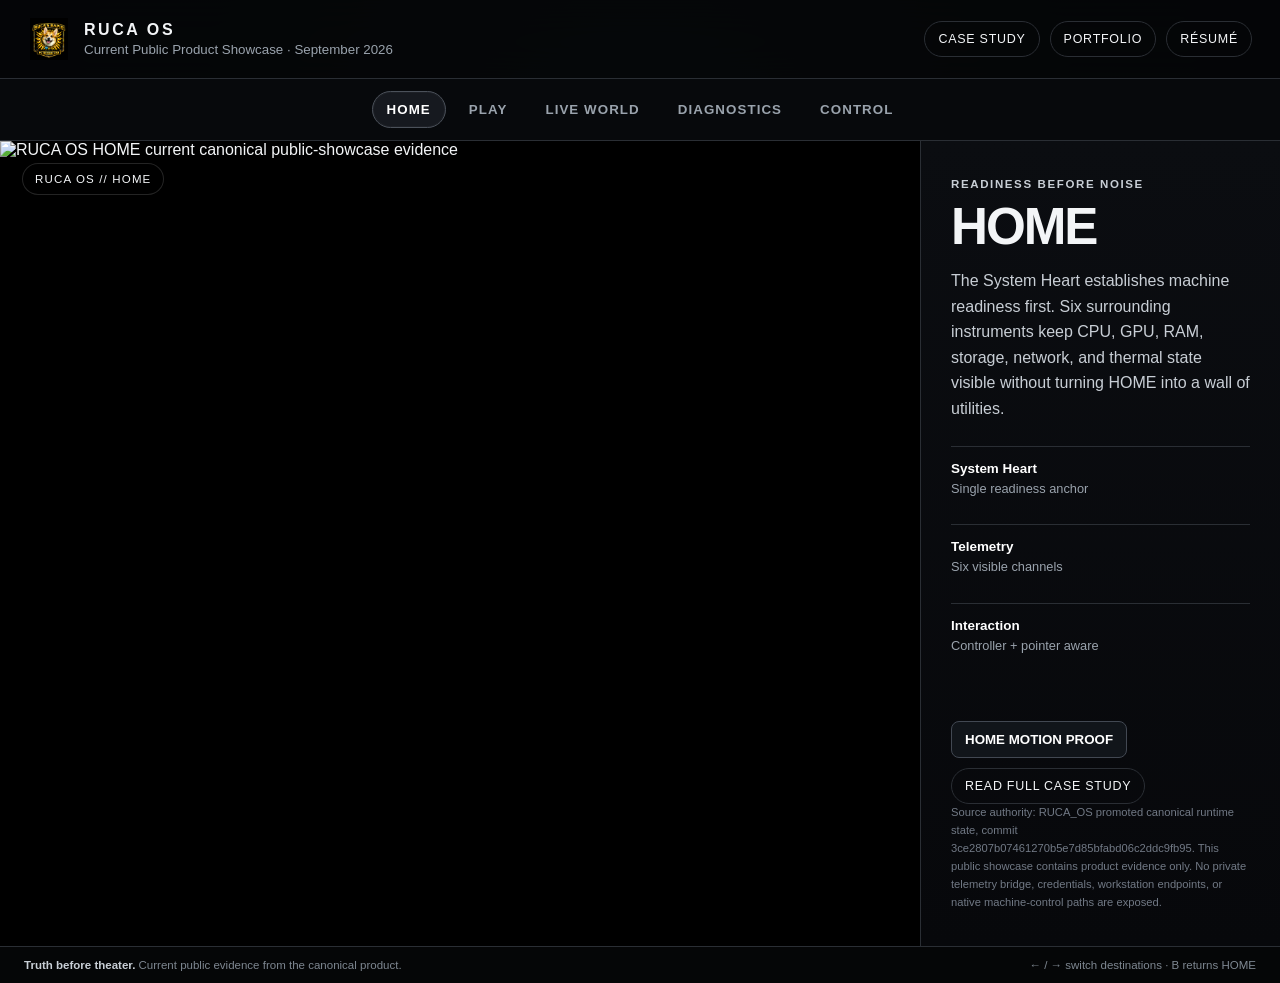
==== commit 411cbd49: "Replace stale R14 demo with current canonical RUCA showcase" ====
--- a/index.html
+++ b/index.html
@@ -1,672 +1 @@
-
-<!DOCTYPE html>
-<html lang="en">
-<head>
-  <meta charset="UTF-8" />
-  <meta name="viewport" content="width=device-width, initial-scale=1.0" />
-  <meta name="description" content="A faithful, interactive public simulation of the RUCA operating system interface." />
-  <meta name="theme-color" content="#050607" />
-  <meta http-equiv="Content-Security-Policy" content="default-src 'self'; img-src 'self' data:; style-src 'self' 'unsafe-inline'; script-src 'self'; connect-src 'none'; object-src 'none'; base-uri 'self'; form-action 'self'" />
-  <meta name="ruca-build-identity" content="RUCA_PUBLIC_SOURCE_CLONE_R14" />
-  <meta property="og:title" content="RUCA OS // Public Product Simulation" />
-  <meta property="og:description" content="Explore the actual RUCA OS interface with safe deterministic demo data." />
-  <meta property="og:image" content="https://ruca-mobile-presentation-hub.vercel.app/assets/RucaLogo.png" />
-  <title>RUCA OS // Public Product Simulation</title>
-  <link rel="canonical" href="https://ruca-mobile-presentation-hub.vercel.app/" />
-  <link rel="manifest" href="/manifest.webmanifest" />
-  <link rel="icon" type="image/png" href="/assets/RucaLogo.png" />
-  <link rel="stylesheet" href="/css/ruca.css?v=20260722-source-clone-r14" />
-  <!-- PASS03C: This is the INDUSTRIAL DESIGN PASS, not a feature pass. -->
-</head>
-<body class="pass08-captivating-body pass09-unity-body pass10-cosmic-body pass12-living-machine pass13-cosmic-control pass14-atmosphere-engine pass15-source-layer pass15b-function-layer pass16a-motion-recovery pass16b-experience-convergence pass16c-core-navigation pass16d-energy-conduits pass16e-flight-camera pass16f-pattern-translation pass16g-world-viewport pass17a-controller-recovery pass17c1-home-radial-scaffold pass17c2c-home-living-system m01-public-showcase pass17d-weather-proof pass17e-live-world-unification pass18-starfield-engine pass19-unified-activation" data-world="home">
-  <canvas id="rucaStarfield" class="ruca-starfield" aria-hidden="true"></canvas>
-  <div id="nebula" aria-hidden="true"></div>
-  <div id="drift" aria-hidden="true"></div>
-  <div id="rucaApp" class="ruca-shell black-ceramic chassis-surface machined-surface pass06-command-center pass07-home-negative-space pass08-captivating-by-design pass09-unity-purpose pass12-living-machine">
-    <header class="top-shell">
-      <section class="brand-block structural-seam gold-trim titanium-rail instrument-housing glass-inset chassis-seam">
-        <img src="assets/RucaLogo.png" alt="RUCA logo" class="brand-logo" />
-        <div>
-          <div class="brand-title">RUCA OS</div>
-          <div class="brand-sub">REAL USER COMPUTER ASSISTANT</div>
-          <div class="design-doctrine-note"><strong>PUBLIC PRODUCT SIMULATION // SAFE DEMO DATA.</strong></div>
-        </div>
-      </section>
-
-      <nav class="world-nav structural-seam titanium-rail instrument-housing chassis-seam" aria-label="RUCA world navigation">
-        <button data-page="home" class="nav-btn active">
-          <span class="nav-ico" aria-hidden="true">
-            <svg viewBox="0 0 24 24" focusable="false" aria-hidden="true">
-              <path d="M12 3.2 3 10.5V20a1 1 0 0 0 1 1h5v-5.3h6V21h5a1 1 0 0 0 1-1V10.5L12 3.2Z" />
-            </svg>
-          </span>
-          <span class="nav-label">HOME</span>
-        </button>
-        <button data-page="play" class="nav-btn">
-          <span class="nav-ico" aria-hidden="true">
-            <svg viewBox="0 0 24 24" focusable="false" aria-hidden="true">
-              <path d="M3 5h14v2.5h-14V5Zm0 4h14v2.2H3V9Zm0 3.5h14v2.2H3v-2.2Zm0 3.5h9v2.2H3v-2.2Zm15 0h3v6.3h-3V16Zm2.5-7.4V8.6l2.5 1.4v6.4l-2.5 1.4v-3.4h-1V16h-1.5v-1.1H17V10.5h.5V8.6h3.8v-0.5h-3.8Z" />
-            </svg>
-          </span>
-          <span class="nav-label">PLAY</span>
-        </button>
-        <button data-page="live" class="nav-btn">
-          <span class="nav-ico" aria-hidden="true">
-            <svg viewBox="0 0 24 24" focusable="false" aria-hidden="true">
-              <circle cx="12" cy="12" r="3.6" />
-              <path d="M2.3 12C3.2 15.9 7.3 20.5 12 20.5S20.8 15.9 21.7 12M4.5 5.2C6 7.3 8.8 10 12 10s6-2.7 7.5-4.8M4.5 18.8c1.5-2.1 4.3-4.8 7.5-4.8s6 2.7 7.5 4.8" />
-            </svg>
-          </span>
-          <span class="nav-label">LIVE WORLD</span>
-        </button>
-        <button data-page="diagnostics" class="nav-btn">
-          <span class="nav-ico" aria-hidden="true">
-            <svg viewBox="0 0 24 24" focusable="false" aria-hidden="true">
-              <path d="M12 2.4 2.8 7.2v7.8c0 5.3 3.8 10.2 9.2 12 5.4-1.8 9.2-6.7 9.2-12V7.2L12 2.4Z" />
-              <path d="M9.7 15.3h4.6M9.7 11.9h4.6M9.7 8.5h4.6" />
-            </svg>
-          </span>
-          <span class="nav-label">DIAGNOSTICS</span>
-        </button>
-        <button data-page="control" class="nav-btn">
-          <span class="nav-ico" aria-hidden="true">
-            <svg viewBox="0 0 24 24" focusable="false" aria-hidden="true">
-              <circle cx="12" cy="12" r="2.6" />
-              <path d="M3 12h1.8M19.2 12H21M12 3v1.8M12 19.2V21M6 6l1.3 1.3M16.7 16.7 18 18M6 18l1.3-1.3M16.7 7.3 18 6" />
-            </svg>
-          </span>
-          <span class="nav-label">CONTROL</span>
-        </button>
-      </nav>
-
-      <section class="time-block glass-inlay glass-inset ceramic-field instrument-housing">
-        <nav class="reviewer-actions" aria-label="Portfolio resources">
-          <a class="reviewer-action-primary" href="/portfolio/">VIEW CASE STUDY</a>
-          <a href="/resume/Anthony_Moncion_Interaction_Designer_Public_Resume.pdf">RESUME</a>
-        </nav>
-        <div class="time-readout">
-          <div id="clock" class="clock">09:42 PM</div>
-          <div id="dateLine" class="date-line">CHECKING</div>
-        </div>
-      </section>
-    </header>
-
-    <nav class="mobile-reviewer-dock glass-inlay glass-inset ceramic-field instrument-housing" aria-label="Portfolio resources">
-      <a class="reviewer-action-primary" href="/portfolio/">VIEW CASE STUDY</a>
-      <a href="/resume/Anthony_Moncion_Interaction_Designer_Public_Resume.pdf">VIEW RESUME</a>
-    </nav>
-
-    <section class="intelligence-ribbon structural-seam gold-trim instrument-cluster smoked-glass warm-gold recessed-bay chassis-seam">
-      <div class="ribbon-title">INTELLIGENCE RIBBON</div>
-      <div class="ribbon-grid">
-        <div class="ribbon-card"><span id="ribbonSystemState">CHECKING SYSTEM</span><small id="ribbonSystemDetail">Waiting for canonical telemetry.</small></div>
-        <div class="ribbon-card"><span id="ribbonBridgeState">PUBLIC DEMO READY</span><small id="ribbonBridgeDetail">Deterministic browser-local fixture</small></div>
-        <div class="ribbon-card"><span id="ribbonThermalState">CHECKING THERMALS</span><small id="ribbonThermalDetail">No thermal state is inferred.</small></div>
-        <div class="ribbon-card"><span id="ribbonStorageState">CHECKING STORAGE</span><small id="ribbonStorageDetail">No storage health is inferred.</small></div>
-        <div class="ribbon-card"><span id="ribbonDiagnosticState">DIAGNOSTICS CHECKING</span><small id="ribbonDiagnosticDetail">Waiting for a fresh machine sample.</small></div>
-      </div>
-    </section>
-
-    <main class="stage">
-      <section id="page-home" class="page active instrument-cluster machined-surface" data-title="HOME">
-        <div class="home-heading">
-          <div class="eyebrow">WELCOME HOME</div>
-          <h1 id="homeMissionState">CHECKING SYSTEM</h1>
-          <div class="machine-name" aria-hidden="true"></div>
-        </div>
-
-        <div class="chronograph-system ruca-chassis titanium-shell outer-glass Titanium instrument-housing machined-surface" id="homeChronograph">
-          <div class="chrono-ring ring-a bearing-ring calibration-ring"></div>
-          <div class="chrono-ring ring-b bearing-ring calibration-ring"></div>
-          <div class="chrono-ring ring-c bearing-ring calibration-ring"></div>
-          <div class="chrono-ring ring-b gear-ring"></div>
-          <div class="chrono-ring ring-a gear-ring"></div>
-          <div class="bridge-line connector-arm cpu-line" data-energy-direction="in" data-energy-role="CPU RETURN" aria-hidden="true"><span class="pivot-node"></span><span class="gauge-bracket"></span></div>
-          <div class="bridge-line connector-arm gpu-line" data-energy-direction="out" data-energy-role="GPU COMMAND" aria-hidden="true"><span class="pivot-node"></span><span class="gauge-bracket"></span></div>
-          <div class="bridge-line connector-arm ram-line" data-energy-direction="in" data-energy-role="RAM RETURN" aria-hidden="true"><span class="pivot-node"></span><span class="gauge-bracket"></span></div>
-          <div class="bridge-line connector-arm storage-line" data-energy-direction="out" data-energy-role="STORAGE COMMAND" aria-hidden="true"><span class="pivot-node"></span><span class="gauge-bracket"></span></div>
-          <div class="bridge-line connector-arm network-line" data-energy-direction="in" data-energy-role="NETWORK RETURN" aria-hidden="true"><span class="pivot-node"></span><span class="gauge-bracket"></span></div>
-          <div class="bridge-line connector-arm thermal-line" data-energy-direction="out" data-energy-role="THERMAL COMMAND" aria-hidden="true"><span class="pivot-node"></span><span class="gauge-bracket"></span></div>
-
-          <nav class="core-nav-beacons" aria-label="System Heart destination beacons">
-            <button class="core-nav-beacon core-beacon-home active" type="button" data-core-route="home" data-energy-direction="in" data-energy-role="INFORMATION RETURN" aria-label="Enter HOME through System Heart">
-              <span>HOME</span><b>READY</b>
-            </button>
-            <button class="core-nav-beacon core-beacon-play" type="button" data-core-route="play" data-energy-direction="out" data-energy-role="COMMAND DEPLOYMENT" aria-label="Enter Command Deck through System Heart">
-              <span>PLAY</span><b>COMMAND DECK</b>
-            </button>
-            <button class="core-nav-beacon core-beacon-live" type="button" data-core-route="live" data-energy-direction="out" data-energy-role="OBSERVATION EXTENSION" aria-label="Enter Live World through System Heart">
-              <span>LIVE WORLD</span><b>OBSERVATION</b>
-            </button>
-            <button class="core-nav-beacon core-beacon-diagnostics" type="button" data-core-route="diagnostics" data-energy-direction="scan" data-energy-role="BIDIRECTIONAL SCAN" aria-label="Enter Diagnostics through System Heart">
-              <span>DIAGNOSTICS</span><b>ADVISOR</b>
-            </button>
-            <button class="core-nav-beacon core-beacon-control" type="button" data-core-route="control" data-energy-direction="out" data-energy-role="AUTHORITY DEPLOYMENT" aria-label="Enter Control through System Heart">
-              <span>CONTROL</span><b>AUTHORITY</b>
-            </button>
-          </nav>
-
-          <button class="system-heart mechanical-core gauge-mount calibration-ticks reactor-shell titanium-shell inner-glass Titanium bearing-ring glass-inset gold-calibration" data-detail="SYSTEM">
-            <span class="heart-bearing-ring" aria-hidden="true"></span>
-            <span class="heart-inner-glass-ring" aria-hidden="true"></span>
-            <span class="heart-calibration-ticks" aria-hidden="true"></span>
-            <span class="heart-node heart-node-a" aria-hidden="true"></span>
-            <span class="heart-node heart-node-b" aria-hidden="true"></span>
-            <span class="heart-node heart-node-c" aria-hidden="true"></span>
-            <span class="heart-node heart-node-d" aria-hidden="true"></span>
-            <span class="heart-mount mount-cpu" aria-hidden="true"></span>
-            <span class="heart-mount mount-gpu" aria-hidden="true"></span>
-            <span class="heart-mount mount-ram" aria-hidden="true"></span>
-            <span class="heart-mount mount-storage" aria-hidden="true"></span>
-            <span class="heart-mount mount-network" aria-hidden="true"></span>
-            <span class="heart-mount mount-thermal" aria-hidden="true"></span>
-            <span class="heart-center-jewel" aria-hidden="true"></span>
-            <span class="heart-label">SYSTEM HEART</span>
-            <span id="heartScore" class="heart-score">--</span>
-            <span id="heartState" class="heart-state">CHECKING BRIDGE</span>
-          </button>
-
-          <button class="complication comp-cpu ruca-gauge gauge-mount calibration-ticks titanium-shell Titanium instrument-housing glass-inset gold-calibration" data-component="CPU"><span class="meter-arc" aria-hidden="true"></span><span class="tick-ring" aria-hidden="true"></span><span class="value-sweep" aria-hidden="true"></span><span class="needle" aria-hidden="true"></span><span class="gauge-bracket" aria-hidden="true"></span><span class="status-band" aria-hidden="true"></span><span class="comp-label">CPU</span><strong id="homeCPU">CHECKING</strong><small>Processor load</small></button>
-          <button class="complication comp-gpu ruca-gauge gauge-mount calibration-ticks titanium-shell instrument-housing glass-inset gold-calibration" data-component="GPU"><span class="meter-arc" aria-hidden="true"></span><span class="tick-ring" aria-hidden="true"></span><span class="value-sweep" aria-hidden="true"></span><span class="needle" aria-hidden="true"></span><span class="gauge-bracket" aria-hidden="true"></span><span class="status-band" aria-hidden="true"></span><span class="comp-label">GPU</span><strong id="homeGPU">CHECKING</strong><small>Graphics load</small></button>
-          <button class="complication comp-ram ruca-gauge gauge-mount calibration-ticks titanium-shell instrument-housing glass-inset gold-calibration" data-component="RAM"><span class="meter-arc" aria-hidden="true"></span><span class="tick-ring" aria-hidden="true"></span><span class="value-sweep" aria-hidden="true"></span><span class="needle" aria-hidden="true"></span><span class="gauge-bracket" aria-hidden="true"></span><span class="status-band" aria-hidden="true"></span><span class="comp-label">RAM</span><strong id="homeRAM">CHECKING</strong><small>Memory use</small></button>
-          <button class="complication comp-storage ruca-gauge gauge-mount calibration-ticks titanium-shell instrument-housing glass-inset gold-calibration" data-component="Storage"><span class="meter-arc" aria-hidden="true"></span><span class="tick-ring" aria-hidden="true"></span><span class="value-sweep" aria-hidden="true"></span><span class="needle" aria-hidden="true"></span><span class="gauge-bracket" aria-hidden="true"></span><span class="status-band" aria-hidden="true"></span><span class="comp-label">STORAGE</span><strong id="homeStorage">CHECKING</strong><small>Demo capacity</small></button>
-          <button class="complication comp-network ruca-gauge gauge-mount calibration-ticks titanium-shell instrument-housing glass-inset gold-calibration" data-component="Network"><span class="meter-arc" aria-hidden="true"></span><span class="tick-ring" aria-hidden="true"></span><span class="value-sweep" aria-hidden="true"></span><span class="needle" aria-hidden="true"></span><span class="gauge-bracket" aria-hidden="true"></span><span class="status-band" aria-hidden="true"></span><span class="comp-label">NETWORK</span><strong id="homeNetwork">CHECKING</strong><small>Demo throughput</small></button>
-          <button class="complication comp-thermal ruca-gauge gauge-mount calibration-ticks titanium-shell instrument-housing glass-inset gold-calibration" data-component="Thermals"><span class="meter-arc" aria-hidden="true"></span><span class="tick-ring" aria-hidden="true"></span><span class="value-sweep" aria-hidden="true"></span><span class="needle" aria-hidden="true"></span><span class="gauge-bracket" aria-hidden="true"></span><span class="status-band" aria-hidden="true"></span><span class="comp-label">THERMAL</span><strong id="homeThermal">CHECKING</strong><small>Demo temperature</small></button>
-        </div>
-
-          <div class="home-caption glass-inlay glass-inset instrument-cluster chassis-seam">
-          <div class="home-caption-copy"><b>Engineering is the luxury.</b>
-          <span id="homeTelemetrySummary">Safe deterministic machine data is active. Every command remains inside this public browser demo.</span></div>
-          <button id="rucaLoungeRecovery" class="ruca-lounge-only ruca-lounge-recovery" type="button">RECOVERY</button>
-        </div>
-      </section>
-
-      <section id="page-play" class="page instrument-cluster machined-surface command-deck-world play-apps-integrated" data-title="PLAY + APPS">
-        <div class="mode-header">
-          <span>PLAY + APPS // ONE COMMAND WORLD</span>
-          <h2>COMMAND DISTRICTS</h2>
-          <p>Enter a district, select a launch node, and let the center wheel assume command without leaving the PLAY world.</p>
-        </div>
-        <div class="integrated-play-layout instrument-cluster">
-          <nav id="commandOrbitFilters" class="command-orbit-filters" aria-label="PLAY command districts">
-            <button class="command-filter-btn active" type="button" data-command-filter="all" aria-pressed="true">ALL <b data-filter-count="all">39</b></button>
-            <button class="command-filter-btn" type="button" data-command-filter="favorites" aria-pressed="false">FAVORITES <b data-filter-count="favorites">0</b></button>
-            <button class="command-filter-btn" type="button" data-command-filter="recent" aria-pressed="false">RECENT <b data-filter-count="recent">0</b></button>
-            <button class="command-filter-btn" type="button" data-command-filter="games-district" aria-pressed="false">GAMES DISTRICT <b data-filter-count="games-district">0</b></button>
-            <button class="command-filter-btn" type="button" data-command-filter="browser-district" aria-pressed="false">BROWSER DISTRICT <b data-filter-count="browser-district">0</b></button>
-            <button class="command-filter-btn" type="button" data-command-filter="media-district" aria-pressed="false">MEDIA DISTRICT <b data-filter-count="media-district">0</b></button>
-            <button class="command-filter-btn" type="button" data-command-filter="creative-district" aria-pressed="false">CREATIVE DISTRICT <b data-filter-count="creative-district">0</b></button>
-            <button class="command-filter-btn" type="button" data-command-filter="ai-district" aria-pressed="false">AI DISTRICT <b data-filter-count="ai-district">0</b></button>
-            <button class="command-filter-btn" type="button" data-command-filter="system-district" aria-pressed="false">SYSTEM DISTRICT <b data-filter-count="system-district">0</b></button>
-          </nav>
-          <section id="playCommandOrbit" class="launcher-orbit command-orbit structural-seam glass-inlay recessed-bay instrument-housing" aria-label="Integrated PLAY command district orbit">
-            <span class="command-orbit-ring orbit-ring-inner" aria-hidden="true"></span>
-            <span class="command-orbit-ring orbit-ring-middle" aria-hidden="true"></span>
-            <span class="command-orbit-ring orbit-ring-outer" aria-hidden="true"></span>
-            <span id="commandSelectionLink" class="command-selection-link" aria-hidden="true"></span>
-            <button id="commandWheelAction" class="launch-core command-wheel-action bearing-ring instrument-housing gold-calibration" type="button" data-app="Steam" data-app-id="steam" data-status="READY" aria-label="Open selected Steam command">
-              <span id="commandWheelKicker">SELECTED PORT</span>
-              <span id="commandWheelIcon" class="command-wheel-icon" aria-hidden="true"></span>
-              <b id="commandWheelTitle">STEAM</b>
-              <small id="commandWheelRole">Game library</small>
-              <small id="commandWheelState">READY</small>
-              <em>OPEN COMMAND</em>
-            </button>
-            <button id="commandFavoriteToggle" class="command-favorite-toggle" type="button" aria-label="Add selected command to favorites" aria-pressed="false" title="Toggle selected favorite">
-              <svg viewBox="0 0 24 24" aria-hidden="true" focusable="false"><path d="m12 2.8 2.8 5.7 6.3.9-4.6 4.4 1.1 6.3-5.6-3-5.6 3 1.1-6.3-4.6-4.4 6.3-.9Z" /></svg>
-            </button>
-            <section class="app-grid app-orbit-field" id="appsGrid" aria-label="All RUCA district launch nodes"></section>
-            <div id="commandOrbitEmpty" class="command-orbit-empty" hidden>
-              <b>NO COMMANDS IN THIS DISTRICT</b>
-              <small>Choose another district or favorite a command.</small>
-            </div>
-            <div class="command-orbit-readout" aria-live="polite">
-              <span id="commandWheelCategory">ALL COMMANDS</span>
-              <b id="commandWheelPosition">1 / 1</b>
-              <small id="commandWheelCollection">39 COMMANDS // MOUSE, WHEEL, D-PAD, CONTROLLER, KEYBOARD</small>
-            </div>
-          </section>
-          <aside class="readiness-panel command-readiness-rail glass-inlay recessed-bay">
-            <h3>Launch Readiness</h3>
-            <div class="status-grid">
-              <div class="metric-card"><span>GPU Readiness</span><b>SEE DIAGNOSTICS</b><small>live GPU truth is owned by the sensor map</small></div>
-              <div class="metric-card"><span>VRAM</span><b>SOURCE CHECK</b><small>shows live only when bridge maps VRAM</small></div>
-              <div class="metric-card"><span>Network Latency</span><b>UNWIRED</b><small>latency source is not mapped yet</small></div>
-              <div class="metric-card"><span>Controller</span><b>READY</b><small>keyboard, D-pad focus, and analog cursor foundation</small></div>
-              <div class="metric-card"><span>Audio</span><b>MUTED DEFAULT</b><small>Control enables local RUCA cues</small></div>
-              <div class="metric-card"><span>Storage</span><b>SEE HOME</b><small>live storage truth remains on the machine gauge</small></div>
-            </div>
-          </aside>
-        </div>
-      </section>
-
-        <section id="page-live" class="page instrument-cluster machined-surface" data-title="LIVE WORLD">
-        <div class="mode-header">
-          <span>RUCA INTELLIGENCE</span>
-          <h2>LIVE WORLD CONCIERGE</h2>
-          <p>Verified conditions, signals, and source status from one observation deck.</p>
-        </div>
-          <div class="live-grid live-world" id="liveWorld" data-world="weather">
-            <aside class="lane-switcher world-nav-spine structural-seam titanium-rail recessed-bay instrument-housing" aria-label="Live World lanes">
-            <button class="lane-btn active" data-lane="weather" data-source-state="NOT QUERIED">WEATHER</button>
-            <button class="lane-btn" data-lane="market" data-source-state="NOT QUERIED">MARKET</button>
-            <button class="lane-btn" data-lane="news" data-source-state="NOT QUERIED">WORLD</button>
-            <button class="lane-btn" data-lane="sports" data-source-state="NOT QUERIED">SPORTS</button>
-            <button class="lane-btn" data-lane="signal" data-source-state="NOT QUERIED">SIGNAL</button>
-            <button class="lane-btn" data-lane="celestial" data-source-state="NOT QUERIED">CELESTIAL</button>
-          </aside>
-            <section class="lane-stage world-stage glass-inlay structural-seam recessed-bay" id="laneStage" aria-live="polite"></section>
-        </div>
-      </section>
-
-      <section id="page-diagnostics" class="page instrument-cluster machined-surface passive-monitor" data-title="DIAGNOSTICS">
-        <div class="diag-shell instrument-cluster recessed-bay">
-          <aside class="sensor-groups structural-seam ceramic-field instrument-housing">
-            <span class="tiny-label">SENSOR GROUPS</span>
-            <h2>DIAGNOSTICS</h2>
-            <div id="sensorButtons" class="sensor-buttons"></div>
-            <button id="runScan" class="scan-btn">REFRESH TELEMETRY</button>
-          </aside>
-
-          <section class="rapid-lab glass-inlay glass-inset recessed-bay">
-            <div class="lab-topline">
-              <div>
-                <span class="tiny-label">RUCA RAPID PC LAB</span>
-                <h2 id="diagTitle">SYSTEM STATUS</h2>
-                <strong id="diagBehavior" class="diag-behavior">WAITING FOR EVIDENCE</strong>
-                <p id="diagSummary">Public demo evidence is loaded from deterministic browser-local fixtures.</p>
-              </div>
-              <div class="health-core-mini bearing-ring gold-calibration">
-                <small>SYSTEM HEALTH</small>
-                <b id="diagHealth">--</b>
-                <span id="diagState">CHECKING</span>
-              </div>
-            </div>
-
-            <nav class="diagnostics-view-tabs" aria-label="Diagnostics views">
-              <button type="button" class="active gamepad-focusable" data-diagnostics-view="evidence">OVERVIEW</button>
-              <button type="button" class="gamepad-focusable" data-diagnostics-view="timeline">MACHINE HEALTH TIMELINE</button>
-            </nav>
-
-            <section id="diagnosticsTimelineView" class="machine-health-timeline" hidden aria-label="Machine Health Timeline">
-              <div class="machine-timeline-toolbar">
-              <div><span class="tiny-label">SESSION RECONSTRUCTION</span><h3>GROUPED MACHINE HEALTH TIMELINE</h3><small>Routine motion stays informational. Acknowledged never means resolved.</small></div>
-              <div class="machine-timeline-filters" role="group" aria-label="Timeline filters">
-                <button type="button" class="active gamepad-focusable" data-machine-filter="ALL">ALL</button>
-                <button type="button" class="gamepad-focusable" data-machine-filter="REVIEW">REVIEW</button>
-                <button type="button" class="gamepad-focusable" data-machine-filter="OBSERVATIONS">OBSERVATIONS</button>
-                <button type="button" class="gamepad-focusable" data-machine-filter="RESOLVED">RESOLVED</button>
-              </div>
-              <div class="machine-timeline-actions">
-                <b id="machineTimelineCount">0 SESSION EVENTS</b>
-                <button type="button" id="acknowledgeAllMachineEvents" class="scan-btn small-scan gamepad-focusable" disabled>NO GROUPS NEED REVIEW</button>
-              </div>
-            </div>
-            <section id="machineAcknowledgementReport" class="machine-acknowledgement-report" hidden aria-live="polite"></section>
-            <div class="machine-timeline-grid">
-                <div id="machineTimelineList" class="machine-timeline-list" aria-live="polite"></div>
-                <aside id="machineEvidenceInspector" class="machine-evidence-inspector" aria-live="polite"></aside>
-              </div>
-              <footer class="machine-controller-contract"><span>D-PAD // NAVIGATE</span><span>A // INSPECT</span><span>X // ACKNOWLEDGE</span><span>Y // EVIDENCE</span><span>B // BACK</span></footer>
-            </section>
-
-            <div id="diagnosticsEvidenceView">
-
-            <div class="diag-overview-row">
-              <div class="scan-core">
-                <div class="scan-ring"></div>
-                <b id="scanStatus">CHECKING</b>
-                <small>Sensor confidence: <span id="diagConfidence">DATA UNAVAILABLE</span></small>
-              </div>
-              <div class="threshold-box">
-                <span>Severity</span><b id="diagSeverity">CHECKING</b>
-              </div>
-              <div class="threshold-box">
-                <span>Live Reading</span><b id="diagLive">DATA UNAVAILABLE</b>
-              </div>
-              <div class="threshold-box">
-                <span>Threshold</span><b id="diagThreshold">SOURCE-DRIVEN</b>
-              </div>
-              <div class="threshold-box">
-                <span>Last Scan</span><b id="lastScan">--</b>
-              </div>
-            </div>
-
-            <button id="rucaLoungeDetailsToggle" class="ruca-lounge-only ruca-lounge-details-toggle" type="button" aria-expanded="false" aria-controls="rucaLoungeDiagnosticDetail">SHOW LIVE DETAIL</button>
-
-            <div class="lab-main-grid" id="rucaLoungeDiagnosticDetail">
-              <section class="chart-panel panel-inset recessed-bay">
-                <div class="panel-head"><h3>Live Signal Trace</h3><span id="chartUnit">CHECKING</span></div>
-                <svg id="sensorChart" viewBox="0 0 640 210" preserveAspectRatio="none" aria-label="Selected sensor live signal trace"></svg>
-              </section>
-            </div>
-
-            <button id="rucaDiagnosticsDetailToggle" class="diagnostics-detail-toggle gamepad-focusable" type="button" aria-expanded="false" aria-controls="rucaDiagnosticsWorkspace rucaDiagnosticsMetrics rucaDiagnosticsTechnical deepGrid">SHOW TECHNICAL DETAIL</button>
-
-            <nav id="rucaDiagnosticsWorkspace" class="diagnostics-workspace-tabs" aria-label="Technical workspace" hidden>
-              <span>TECHNICAL WORKSPACE</span>
-              <div role="tablist" aria-label="Technical detail views">
-                <button type="button" class="active gamepad-focusable" role="tab" aria-selected="true" data-diagnostics-workspace="source" aria-controls="rucaDiagnosticsMetrics">LIVE EVIDENCE</button>
-                <button type="button" class="gamepad-focusable" role="tab" aria-selected="false" data-diagnostics-workspace="map" aria-controls="rucaSensorMapPanel">SENSOR MAP</button>
-                <button type="button" class="gamepad-focusable" role="tab" aria-selected="false" data-diagnostics-workspace="benchmark" aria-controls="rucaBenchmarkPanel">BENCHMARK</button>
-                <button type="button" class="gamepad-focusable" role="tab" aria-selected="false" data-diagnostics-workspace="raw" aria-controls="deepGrid">RAW INVENTORY</button>
-              </div>
-            </nav>
-
-            <section id="rucaDiagnosticsMetrics" class="metrics-panel panel-inset recessed-bay" hidden>
-              <div class="panel-head"><h3>Current / Source / Update / State</h3><span>Public fixture</span></div>
-              <div id="metricsTable" class="metrics-table"></div>
-            </section>
-
-            <div id="rucaDiagnosticsTechnical" class="shop-lab-grid" hidden>
-              <section id="rucaSensorMapPanel" class="panel-inset sensor-tree-panel recessed-bay" hidden>
-                <div class="panel-head"><h3>Sensor Drilldown Tree</h3><span>Live source map</span></div>
-                <div id="sensorTree" class="sensor-tree"></div>
-              </section>
-              <section id="rucaBenchmarkPanel" class="panel-inset benchmark-panel recessed-bay" hidden>
-                <div class="panel-head"><h3>On-Demand Benchmark Bay</h3><span id="benchmarkStatus">LOADING REGISTRY</span></div>
-                <div id="benchmarkCategories" class="benchmark-category-tabs" aria-label="Benchmark categories"></div>
-                <div id="benchmarkGrid" class="benchmark-grid">
-                  <button class="bench-btn" data-bench="quick-cpu-burst">CPU Burst</button>
-                  <button class="bench-btn" data-bench="gpu-raster">GPU Raster</button>
-                  <button class="bench-btn" data-bench="memory-bandwidth">Memory Bandwidth</button>
-                  <button class="bench-btn" data-bench="storage-latency">Storage Latency</button>
-                  <button class="bench-btn" data-bench="network-lan-latency">LAN Latency</button>
-                  <button class="bench-btn" data-bench="quick-thermal-response">Thermal Response</button>
-                </div>
-                <div id="benchmarkResults" class="benchmark-results"><div class="bench-result"><span>BENCHMARK FRAMEWORK</span><b>NOT CONFIGURED</b><small>No benchmark workload has been executed.</small></div></div>
-                <div class="bench-actions">
-                  <button id="runFullBenchmark" class="scan-btn small-scan">REVIEW FULL SUITE</button>
-                  <button id="cancelBenchmark" class="scan-btn small-scan secondary-scan" type="button" disabled>CANCEL JOB</button>
-                  <button id="exportReport" class="scan-btn small-scan secondary-scan">EXPORT REPORT</button>
-                </div>
-              </section>
-            </div>
-
-            <div class="deep-grid" id="deepGrid" hidden></div>
-            </div>
-          </section>
-
-          <aside class="triage-console ceramic-field structural-seam instrument-housing">
-            <span class="tiny-label">GUARDIAN CONSOLE</span>
-            <h2>TRIAGE</h2>
-            <div class="triage-item triage-primary"><h4>WHAT HAPPENED</h4><p id="triWhat">RUCA is waiting for canonical telemetry.</p></div>
-            <div class="triage-item triage-detail"><h4>WHY IT MATTERS</h4><p id="triWhy">Machine condition is not inferred from missing data.</p></div>
-            <div class="triage-item triage-detail"><h4>CHECK FIRST</h4><p id="triCheck">Review the selected public demo sensor and its declared source state.</p></div>
-            <div class="triage-item triage-primary"><h4>NEXT ACTION</h4><p id="triNext">Leave this page open for automatic recovery or refresh telemetry.</p></div>
-            <div class="triage-item triage-detail"><h4>RISK IF IGNORED</h4><p id="triRisk">Assessment unavailable until a real source responds.</p></div>
-            <div class="alert-rail" id="alertRail"></div>
-          </aside>
-        </div>
-      </section>
-
-      <section id="page-control" class="page instrument-cluster machined-surface" data-title="CONTROL">
-        <div class="mode-header">
-          <span>COMMAND AUTHORITY</span>
-          <h2>CONTROL WORKSHOP</h2>
-          <p>One command surface for RUCA's appearance, atmosphere, input, audio, and public demo data.</p>
-        </div>
-        <div class="control-layout instrument-cluster pass12-control-console">
-          <section class="control-core structural-seam glass-inlay recessed-bay instrument-housing pass12-control-command">
-            <div class="control-dial bearing-ring gold-calibration">
-              <span>ACTIVE PROFILE</span>
-              <b id="rucaActivePreset">DEFAULT</b>
-              <small>Local UI command state</small>
-            </div>
-            <div class="preset-grid" role="group" aria-label="RUCA theme presets">
-              <button class="theme-preset active" data-ruca-preset="default"><span>RUCA</span><b>Black / Gold</b></button>
-              <button class="theme-preset" data-ruca-preset="lounge"><span>3DIXON</span><b>Lounge Mode</b></button>
-              <button class="theme-preset" data-ruca-preset="red"><span>Alert</span><b>Blood Red</b></button>
-              <button class="theme-preset" data-ruca-preset="neon"><span>High Vis</span><b>Neon Yellow</b></button>
-              <button class="theme-preset" data-ruca-preset="night"><span>Coolant</span><b>Ice Blue</b></button>
-              <button class="theme-preset" data-ruca-preset="diagnostics"><span>Field</span><b>Emerald</b></button>
-              <button class="theme-preset" data-ruca-preset="violet"><span>Deep</span><b>Violet</b></button>
-              <button class="theme-preset" data-ruca-preset="founder"><span>Ace</span><b>Founder Mode</b></button>
-            </div>
-            <div class="control-actions">
-              <button class="ruca-restore-btn command-btn" id="rucaApplyTheme">APPLY COMMAND</button>
-              <button class="ruca-restore-btn command-btn secondary-command" id="rucaResetTheme">RESET DEFAULT</button>
-            </div>
-          </section>
-          <section class="control-cards structural-seam recessed-bay pass12-control-matrix pass14-atmosphere-panel" id="rucaCustomizer">
-            <div class="control-status-strip">
-              <div class="metric-card"><span>Profile</span><b id="rucaProfileReadout">Mission Ready</b><small>Theme applies to local UI only</small></div>
-              <div class="metric-card"><span>Data</span><b>Public Demo</b><small>No device control is available</small></div>
-              <div class="metric-card"><span>Motion</span><b id="rucaMotionReadout">Balanced</b><small>Reduced motion can be forced</small></div>
-              <div class="metric-card"><span>Stars</span><b id="rucaStarReadout">Warm Gold</b><small>Passive canvas behind shell</small></div>
-            </div>
-            <details class="atmo-section global-theme-section">
-              <summary><span>Global Theme</span><b>RUCA environment color bus</b></summary>
-              <div class="ruca-customizer-grid">
-                <div class="ruca-custom-control"><label for="rucaAccentPick">Accent color</label><input id="rucaAccentPick" type="color" value="#d6b36b"></div>
-                <div class="ruca-custom-control"><label for="rucaGoldPick">Bright color</label><input id="rucaGoldPick" type="color" value="#f5d98f"></div>
-                <div class="ruca-custom-control"><label for="rucaTextPick">Text color</label><input id="rucaTextPick" type="color" value="#f7f1e6"></div>
-                <div class="ruca-custom-control"><label for="rucaFontPick">Font choice</label><select id="rucaFontPick"><option value='"Segoe UI", Inter, Roboto, Arial, sans-serif'>Segoe UI</option><option value='Inter, "Segoe UI", Arial, sans-serif'>Inter</option><option value='"Roboto Condensed", "Segoe UI", Arial, sans-serif'>Roboto Condensed</option><option value='Georgia, serif'>Serif Console</option></select></div>
-              </div>
-            </details>
-            <details class="atmo-section command-control-section" open>
-              <summary><span>Command Controls</span><b>Volume, brightness, power, and settings</b></summary>
-              <div class="command-control-grid">
-                <div class="slider-row"><span>Volume</span><input id="rucaCommandVolume" type="range" min="0" max="100" value="25" /><b>25</b></div>
-                <button class="ruca-restore-btn ruca-command-button" id="rucaMuteButton" type="button" aria-pressed="true">MUTE AUDIO</button>
-                <div class="slider-row"><span>Cockpit Brightness</span><input id="rucaBrightnessSlider" type="range" min="20" max="100" value="62" /><b>62</b></div>
-                <label class="ruca-toggle-control ruca-dim-night-control"><input id="rucaDimNight" type="checkbox" /> <span>Dim-night mode</span></label>
-                <button class="ruca-restore-btn ruca-command-button" id="rucaPowerButton" type="button" aria-pressed="false">POWER STANDBY</button>
-                <button class="ruca-restore-btn ruca-command-button secondary-command" id="rucaSettingsButton" type="button">OPEN SETTINGS</button>
-                <div class="metric-card command-control-readout">
-                  <span>Command State</span>
-                  <b id="rucaCommandControlState">READY</b>
-                  <small id="rucaCommandControlReadout">Local cockpit controls are online.</small>
-                </div>
-              </div>
-            </details>
-            <details class="atmo-section sports-realms-section">
-              <summary><span>Sports Realms</span><b>Team atmosphere selector</b></summary>
-              <div class="sports-realm-grid">
-                <div class="ruca-custom-control"><label for="rucaLeagueSelect">League</label><select id="rucaLeagueSelect"></select></div>
-                <div class="ruca-custom-control"><label for="rucaTeamSelect">Team</label><select id="rucaTeamSelect"></select></div>
-                <div class="ruca-custom-control"><label for="rucaTeamPresetSelect">Preset</label><select id="rucaTeamPresetSelect"><option value="home">Home</option><option value="away">Away</option><option value="alternate">Alternate</option><option value="arena">Arena</option><option value="victory">Victory Pulse</option></select></div>
-                <div class="ruca-custom-control apply-cell"><label>Team atmosphere</label><button class="ruca-restore-btn" id="rucaApplyTeamAtmosphere">APPLY TEAM ATMOSPHERE</button></div>
-              </div>
-              <div class="team-preview-console" id="rucaTeamPreview">
-                <div class="team-logo-slot" id="rucaTeamPreviewBadge">NYK</div>
-                <div>
-                  <span class="tiny-label">CONTROL PREVIEW</span>
-                  <b id="rucaTeamPreviewName">New York Knicks</b>
-                  <small id="rucaTeamPreviewColors">Primary / secondary / highlight ready</small>
-                </div>
-                <div class="team-swatch-row" id="rucaTeamPreviewSwatches" aria-hidden="true"></div>
-              </div>
-            </details>
-            <details class="atmo-section source-management-section" id="rucaSourceManagement">
-              <summary><span>Source Management</span><b>Public fixtures, cache, and demo actions</b></summary>
-              <div class="source-management-grid">
-                <div class="ruca-custom-control"><label for="rucaSportsProvider">Sports provider</label><select id="rucaSportsProvider"><option value="ESPN scoreboard">ESPN scoreboard</option><option value="TheSportsDB metadata fallback">TheSportsDB fallback</option></select></div>
-                <div class="ruca-custom-control"><label for="rucaMarketProvider">Market provider</label><select id="rucaMarketProvider"><option value="Auto">Auto</option><option value="Alpha Vantage">Alpha Vantage</option><option value="Yahoo fallback">Yahoo fallback</option></select></div>
-                <div class="ruca-custom-control"><label for="rucaRefreshInterval">Refresh interval</label><select id="rucaRefreshInterval"><option value="180">3 minutes</option><option value="300" selected>5 minutes</option><option value="600">10 minutes</option><option value="900">15 minutes</option></select></div>
-                <div class="ruca-custom-control"><label for="rucaAlphaKey">Alpha Vantage key</label><input id="rucaAlphaKey" class="masked-source-key" type="text" autocomplete="off" spellcheck="false" placeholder="masked / optional"></div>
-                <div class="ruca-custom-control"><label for="rucaSportsDbKey">TheSportsDB key</label><input id="rucaSportsDbKey" class="masked-source-key" type="text" autocomplete="off" spellcheck="false" placeholder="optional / masked"></div>
-                <div class="ruca-custom-control apply-cell"><label>Config</label><button class="ruca-restore-btn" id="rucaSaveSourceConfig">SAVE SOURCE CONFIG</button></div>
-              </div>
-              <div class="source-test-row" role="group" aria-label="Test Live World sources">
-                <button type="button" data-source-test="weather">TEST WEATHER</button>
-                <button type="button" data-source-test="markets">TEST MARKETS</button>
-                <button type="button" data-source-test="news">TEST NEWS</button>
-                <button type="button" data-source-test="sports">TEST SPORTS</button>
-                <button type="button" data-source-test="tech">TEST TECH</button>
-                <button type="button" data-source-clear-cache="all">CLEAR CACHE</button>
-              </div>
-              <div id="rucaSourceStatusGrid" class="source-status-grid" aria-live="polite"></div>
-              <pre id="rucaSourceTestOutput" class="source-test-output">Source registry waiting for bridge status.</pre>
-            </details>
-            <details class="atmo-section pass13-starfield-panel">
-              <summary><span>Starfield Engine</span><b>Existing passive canvas controls</b></summary>
-              <div class="star-mood-grid" role="group" aria-label="Starfield mood presets">
-                <button class="star-preset active" data-ruca-star-preset="warm"><span>Warm</span><b>Gold</b></button>
-                <button class="star-preset" data-ruca-star-preset="blood"><span>Blood</span><b>Red</b></button>
-                <button class="star-preset" data-ruca-star-preset="ice"><span>Ice</span><b>Blue</b></button>
-                <button class="star-preset" data-ruca-star-preset="emerald"><span>Emerald</span><b>Field</b></button>
-                <button class="star-preset" data-ruca-star-preset="violet"><span>Violet</span><b>Deep</b></button>
-                <button class="star-preset" data-ruca-star-preset="founder"><span>Founder</span><b>Custom</b></button>
-              </div>
-              <div class="ruca-customizer-grid starfield-grid">
-                <div class="ruca-custom-control"><label for="rucaStarColor">Star color</label><input id="rucaStarColor" type="color" value="#f5d98f"></div>
-                <div class="slider-row"><span>Brightness</span><input id="rucaStarBrightness" type="range" min="0" max="100" value="62" /><b>62</b></div>
-                <div class="slider-row"><span>Density</span><input id="rucaStarDensity" type="range" min="0" max="100" value="64" /><b>64</b></div>
-                <div class="slider-row"><span>Breathing</span><input id="rucaStarBreath" type="range" min="0" max="100" value="34" /><b>34</b></div>
-                <div class="slider-row"><span>Drift</span><input id="rucaStarDrift" type="range" min="0" max="100" value="28" /><b>28</b></div>
-              </div>
-            </details>
-            <details class="atmo-section reactor-control-section">
-              <summary><span>Reactor / Gauges</span><b>Glow and gauge response</b></summary>
-              <div class="slider-row"><span>Glow intensity</span><input id="rucaGlowSlider" type="range" min="0" max="100" value="56" /><b>56</b></div>
-              <div class="slider-row"><span>Density</span><input id="rucaDensitySlider" type="range" min="0" max="100" value="64" /><b>64</b></div>
-            </details>
-            <details class="atmo-section panel-control-section">
-              <summary><span>Panels / Glass</span><b>Depth and material intensity</b></summary>
-              <div class="slider-row"><span>Background depth</span><input id="rucaDepthSlider" type="range" min="0" max="100" value="64" /><b>64</b></div>
-              <div class="slider-row"><span>Glass intensity</span><input id="rucaGlassSlider" type="range" min="0" max="100" value="72" /><b>72</b></div>
-            </details>
-            <details class="atmo-section motion-control-section">
-              <summary><span>Motion</span><b>Animation budget</b></summary>
-              <div class="slider-row"><span>Motion intensity</span><input id="rucaMotionSlider" type="range" min="0" max="100" value="42" /><b>42</b></div>
-              <label class="ruca-toggle-control"><input id="rucaReducedMotion" type="checkbox" /> <span>Reduced motion override</span></label>
-            </details>
-            <details class="atmo-section audio-control-section">
-              <summary><span>Audio</span><b>Muted by default UI cues</b></summary>
-              <div class="ruca-customizer-grid audio-grid">
-                <label class="ruca-toggle-control"><input id="rucaAudioEnabled" type="checkbox" /> <span>Enable subtle UI sound cues</span></label>
-                <div class="slider-row"><span>Audio level</span><input id="rucaAudioVolume" type="range" min="0" max="100" value="25" /><b>25</b></div>
-                <div class="metric-card audio-readout"><span>Audio state</span><b id="rucaAudioReadout">MUTED</b><small id="rucaAudioLastCue">Last cue: none</small></div>
-                <div class="audio-test-grid" role="group" aria-label="Audio cue tests">
-                  <button class="ruca-restore-btn" data-audio-test="hover">HOVER</button>
-                  <button class="ruca-restore-btn" data-audio-test="activate">CLICK</button>
-                  <button class="ruca-restore-btn" data-audio-test="confirm">CONFIRM</button>
-                  <button class="ruca-restore-btn" data-audio-test="error">ERROR</button>
-                </div>
-              </div>
-            </details>
-            <details class="atmo-section controller-control-section">
-              <summary><span>Controller Mode</span><b>Couch navigation and analog cursor</b></summary>
-              <div class="controller-grid">
-                <label class="ruca-toggle-control"><input id="rucaControllerMode" type="checkbox" /> <span>Enable couch control mode</span></label>
-                <div class="slider-row"><span>Focus strength</span><input id="rucaFocusStrength" type="range" min="1" max="100" value="70" /><b>70</b></div>
-                <div class="metric-card controller-readout"><span>Controller Mode</span><b id="rucaControllerReadout">KEYBOARD ONLY</b><small id="rucaGamepadReadout">No gamepad detected</small></div>
-                <div class="ruca-custom-control apply-cell"><label>Focus test</label><button class="ruca-restore-btn" id="rucaTestFocus">TEST FOCUS PATH</button></div>
-                <div class="ruca-custom-control apply-cell"><label>Recovery test</label><button class="ruca-restore-btn" id="rucaTestRecovery" type="button">OPEN RECOVERY SYSTEM</button></div>
-                <div class="metric-card controller-readout"><span>Recovery Demo</span><b id="rucaRecoveryBridgeReadout">READY</b><small id="rucaRecoveryBridgeDetail">Start + Back opens the safe public recovery simulation.</small></div>
-              </div>
-              <p class="atmo-note">Arrow keys, WASD, Enter, Space, Escape, D-pad focus, and left-stick analog cursor remain inside visible controls. Focus stays visible and scrolls into view.</p>
-            </details>
-            <details class="atmo-section location-control-section">
-              <summary><span>Live World Location</span><b>Weather source fields</b></summary>
-              <div class="ruca-customizer-grid location-grid">
-                <div class="ruca-custom-control"><label for="rucaWeatherName">Location name</label><input id="rucaWeatherName" type="text" placeholder="Local"></div>
-                <div class="ruca-custom-control"><label for="rucaWeatherLat">Latitude</label><input id="rucaWeatherLat" type="text" placeholder="browser location"></div>
-                <div class="ruca-custom-control"><label for="rucaWeatherLon">Longitude</label><input id="rucaWeatherLon" type="text" placeholder="browser location"></div>
-                <div class="ruca-custom-control apply-cell"><label>Weather bus</label><button class="ruca-restore-btn" id="rucaApplyLocation">UPDATE LIVE WORLD</button></div>
-              </div>
-            </details>
-          </section>
-        </div>
-      </section>
-    </main>
-
-    <footer class="machine-footer structural-seam ceramic-field titanium-rail chassis-seam">
-      <div class="machine-chip footer-shell-state"><span>RUCA COMMAND SHELL</span><small>ONLINE</small></div>
-      <div class="machine-chip footer-uptime"><span>RUCA UPTIME</span><small id="uptime">STARTING</small></div>
-      <div class="volume footer-volume-control">
-        <button id="rucaFooterMute" class="footer-volume-mute" type="button" aria-label="Toggle RUCA audio" aria-pressed="true" title="Toggle RUCA audio">
-          <svg viewBox="0 0 24 24" aria-hidden="true" focusable="false"><path d="M4 9h4l5-4v14l-5-4H4V9Z"/><path d="M17 9.5c1.4 1.4 1.4 3.6 0 5M19.5 7c2.8 2.8 2.8 7.2 0 10"/></svg>
-        </button>
-        <label for="rucaFooterVolume">VOL</label>
-        <button id="rucaFooterVolumeDown" class="footer-volume-step" type="button" aria-label="Decrease RUCA audio volume" title="Decrease volume">-</button>
-        <input id="rucaFooterVolume" type="range" min="0" max="100" value="25" aria-label="RUCA audio volume" />
-        <button id="rucaFooterVolumeUp" class="footer-volume-step" type="button" aria-label="Increase RUCA audio volume" title="Increase volume">+</button>
-        <output id="rucaFooterVolumeValue" for="rucaFooterVolume">25</output>
-      </div>
-      <div class="profile-chip"><span>ACE</span><small>Founder Mode</small></div>
-    </footer>
-
-    <button id="coreReturnAnchor" class="core-return-anchor" type="button" aria-label="Return HOME through System Heart">
-      <span>CORE</span>
-      <b>HOME</b>
-    </button>
-  </div>
-
-  <div id="detailDrawer" class="detail-drawer structural-seam glass-inlay recessed-bay" aria-hidden="true" role="dialog" aria-modal="true" aria-labelledby="drawerTitle" inert>
-    <button id="closeDrawer" class="close-drawer" aria-label="Close detail drawer">
-      <svg viewBox="0 0 24 24" aria-hidden="true" focusable="false">
-        <path d="M18.5 5.5 5.5 18.5M5.5 5.5 18.5 18.5" />
-      </svg>
-    </button>
-    <div class="drawer-kicker">SENSOR DETAIL</div>
-    <h2 id="drawerTitle">CPU</h2>
-    <div id="drawerContent"></div>
-  </div>
-
-  <div id="rucaCommandSearch" class="ruca-command-search" aria-hidden="true" role="dialog" aria-modal="true" aria-labelledby="rucaCommandSearchTitle" inert>
-    <div class="ruca-command-search-panel glass-inlay structural-seam recessed-bay">
-      <div class="drawer-kicker">COMMAND SEARCH</div>
-      <h2 id="rucaCommandSearchTitle">Find Anything</h2>
-      <div class="ruca-command-search-workspace">
-        <div class="ruca-command-search-query">
-          <input id="rucaCommandSearchInput" type="search" autocomplete="off" spellcheck="false" placeholder="Search apps, games, folders, settings, commands" aria-label="Search apps, games, folders, settings, commands" />
-          <div id="rucaCommandSearchResults" class="ruca-command-search-results" role="listbox" aria-label="Command search results"></div>
-        </div>
-        <section id="rucaVirtualKeyboard" class="ruca-virtual-keyboard" aria-label="Controller search keyboard" data-keyboard-page="lower">
-          <header><span>CONTROLLER KEYBOARD</span><b id="rucaKeyboardPageLabel">LOWERCASE</b></header>
-          <div id="rucaVirtualKeyboardKeys" class="ruca-virtual-keyboard-keys" role="group" aria-label="Virtual keyboard keys"></div>
-          <footer><span>A // TYPE</span><span>B // BACK</span><span>X // CLEAR</span><span>LB / RB // PAGE</span><span>START // SEARCH</span><span>VIEW // CLOSE</span></footer>
-        </section>
-      </div>
-      <div class="ruca-command-search-hint">Ctrl+Space or controller Y opens Search. Controller focus begins on the keyboard. Escape or View returns.</div>
-    </div>
-  </div>
-
-  <section id="rucaRecoveryOverlay" class="ruca-recovery-overlay" aria-hidden="true" role="dialog" aria-modal="true" aria-labelledby="rucaRecoveryTitle" inert>
-    <div class="ruca-recovery-console glass-inlay structural-seam recessed-bay">
-      <header class="ruca-recovery-header">
-        <div>
-          <div class="drawer-kicker">PASS17A // CONTROLLER RECOVERY</div>
-          <h2 id="rucaRecoveryTitle">CAPTAIN RECOVERY SYSTEM</h2>
-          <p>Controller-only escape tools for returning to RUCA after Windows or another app takes focus.</p>
-        </div>
-        <button id="rucaRecoveryClose" class="ruca-recovery-close" type="button" aria-label="Close controller recovery">CLOSE</button>
-      </header>
-
-      <div class="ruca-recovery-status" aria-live="polite">
-        <span>GLOBAL CAPTURE</span>
-        <b id="rucaRecoveryStatus">CHECKING</b>
-        <small id="rucaRecoveryDetail">Hold Start + Back for two seconds. Guide/Home is used only when exposed; Windows overlay suppression is not claimed.</small>
-      </div>
-
-      <div class="ruca-recovery-grid" role="group" aria-label="RUCA recovery actions">
-        <button type="button" class="ruca-recovery-action is-primary" data-recovery-action="return-home"><span>RUCA</span><b>RETURN HOME</b><small>Route this public simulation HOME</small></button>
-        <button type="button" class="ruca-recovery-action" data-recovery-action="switch-window"><span>WINDOWS</span><b>SWITCH WINDOW</b><small>LB / RB window cycle</small></button>
-        <button type="button" class="ruca-recovery-action" data-recovery-action="steam"><span>PLAY</span><b>OPEN STEAM</b><small>Verified Steam protocol handoff</small></button>
-        <button type="button" class="ruca-recovery-action" data-recovery-action="xbox"><span>PLAY</span><b>OPEN XBOX</b><small>Windows Xbox protocol handoff</small></button>
-        <button type="button" class="ruca-recovery-action" data-recovery-action="netflix"><span>MEDIA</span><b>OPEN NETFLIX</b><small>Open configured web browser</small></button>
-        <button type="button" class="ruca-recovery-action" data-recovery-action="explorer"><span>WINDOWS</span><b>OPEN EXPLORER</b><small>Open the Windows file system</small></button>
-        <button type="button" class="ruca-recovery-action" data-recovery-action="command-search"><span>RUCA</span><b>COMMAND SEARCH</b><small>Y opens launcher and search</small></button>
-        <button type="button" class="ruca-recovery-action" data-recovery-action="mouse-mode"><span>CONTROL</span><b>CONTROLLER MOUSE</b><small>Left stick cursor / A click</small></button>
-      </div>
-
-      <div class="ruca-recovery-power" role="group" aria-label="Windows power actions">
-        <div><span>PUBLIC DEMO SAFETY</span><small>Power actions are visible interface demonstrations only. Nothing executes outside this page.</small></div>
-        <button type="button" data-recovery-power="sleep" data-label="SLEEP PC">SLEEP PC</button>
-        <button type="button" data-recovery-power="restart" data-label="RESTART PC">RESTART PC</button>
-        <button type="button" data-recovery-power="shutdown" data-label="SHUT DOWN PC">SHUT DOWN PC</button>
-      </div>
-
-      <footer class="ruca-recovery-controls">
-        <span>LEFT STICK // CURSOR</span><span>A // SELECT</span><span>B / ESC // BACK</span><span>LT / RT // SCROLL</span><span>LB / RB // WINDOWS</span><span>START // ENTER</span><span>Y // SEARCH</span>
-      </footer>
-    </div>
-  </section>
-
-  <script src="/js/ruca-public-fixtures.js?v=20260722-source-clone-r14"></script>
-  <script src="/js/ruca-source-shell.js?v=20260722-source-clone-r14"></script>
-  <script src="/js/ruca-public-demo.js?v=20260722-source-clone-r14"></script>
-</body>
-</html>
+<!doctype html><html lang="en"><head><meta charset="utf-8"><meta name="viewport" content="width=device-width,initial-scale=1"><meta name="description" content="Current public RUCA OS product showcase based on the promoted canonical September 2026 runtime state."><meta name="theme-color" content="#050607"><meta http-equiv="Content-Security-Policy" content="default-src 'self'; img-src 'self' https://raw.githubusercontent.com data:; media-src 'self' https://raw.githubusercontent.com; style-src 'self'; script-src 'self'; connect-src 'none'; object-src 'none'; base-uri 'self'; form-action 'none'"><meta name="ruca-build-identity" content="RUCA_PUBLIC_CANONICAL_SHOWCASE_20260910"><title>RUCA OS // Current Product Showcase</title><link rel="icon" href="/assets/RucaLogo.png"><link rel="stylesheet" href="/css/showcase-current.css?v=20260910"></head><body data-state="home"><div class="shell"><header class="topbar"><div class="brand"><img src="/assets/RucaLogo.png" alt="RUCA logo"><div><strong>RUCA OS</strong><small>Current Public Product Showcase · September 2026</small></div></div><div class="review-links"><a href="/portfolio/ruca-os/">CASE STUDY</a><a href="/portfolio/">PORTFOLIO</a><a href="/resume/Anthony_Moncion_Interaction_Designer_Public_Resume.pdf">RÉSUMÉ</a></div></header><nav class="nav" aria-label="RUCA product destinations"><button type="button" data-state="home">HOME</button><button type="button" data-state="play">PLAY</button><button type="button" data-state="live">LIVE WORLD</button><button type="button" data-state="diagnostics">DIAGNOSTICS</button><button type="button" data-state="control">CONTROL</button></nav><main class="stage"><section class="visual" aria-label="Current product evidence"><span class="badge" id="stateBadge">RUCA OS // HOME</span><img id="productImage" alt="RUCA OS current product evidence"><video id="homeMotion" controls muted loop playsinline aria-label="RUCA OS HOME motion proof"></video></section><aside class="side"><div><p class="eyebrow" id="stateKicker">Readiness before noise</p><h1 id="stateTitle">HOME</h1><p id="stateCopy"></p><div class="facts" id="stateFacts"></div></div><div><div class="actions"><button type="button" id="toggleMotion">HOME MOTION PROOF</button><a class="cta" href="/portfolio/ruca-os/">READ FULL CASE STUDY</a></div><p class="source">Source authority: RUCA_OS promoted canonical runtime state, commit 3ce2807b07461270b5e7d85bfabd06c2ddc9fb95. This public showcase contains product evidence only. No private telemetry bridge, credentials, workstation endpoints, or native machine-control paths are exposed.</p></div></aside></main><footer class="footer"><span><strong>Truth before theater.</strong> Current public evidence from the canonical product.</span><span>← / → switch destinations · B returns HOME</span></footer></div><script src="/js/showcase-current.js?v=20260910"></script></body></html>
--- a/css/showcase-current.css
+++ b/css/showcase-current.css
@@ -0,0 +1 @@
+:root{color-scheme:dark;--bg:#050607;--panel:#0b0d11;--line:#2a2e34;--text:#f3f5f7;--muted:#9aa3ad;--accent:#e34040;--gold:#c9a35b}*{box-sizing:border-box}html,body{margin:0;background:radial-gradient(circle at 50% 20%,#121721 0,#07090d 38%,#030405 100%);color:var(--text);font-family:Inter,Segoe UI,Arial,sans-serif;min-height:100%}body{min-height:100vh}.shell{min-height:100vh;display:grid;grid-template-rows:auto auto 1fr auto}.topbar{display:flex;align-items:center;justify-content:space-between;gap:24px;padding:18px 28px;border-bottom:1px solid var(--line);background:rgba(5,6,7,.88);backdrop-filter:blur(18px);position:sticky;top:0;z-index:20}.brand{display:flex;align-items:center;gap:14px;min-width:220px}.brand img{width:42px;height:42px;object-fit:contain}.brand strong{display:block;letter-spacing:.16em}.brand small{display:block;color:var(--muted);margin-top:3px}.review-links{display:flex;gap:10px;flex-wrap:wrap}.review-links a,.cta{color:var(--text);text-decoration:none;border:1px solid var(--line);padding:10px 13px;border-radius:999px;font-size:.78rem;letter-spacing:.06em}.review-links a:hover,.review-links a:focus,.cta:hover,.cta:focus{border-color:var(--gold);outline:none}.nav{display:flex;justify-content:center;gap:8px;padding:12px 20px;border-bottom:1px solid var(--line);background:#07090c;position:sticky;top:79px;z-index:15;overflow:auto}.nav button{appearance:none;border:1px solid transparent;background:transparent;color:var(--muted);padding:10px 14px;border-radius:999px;font-weight:700;letter-spacing:.08em;cursor:pointer;white-space:nowrap}.nav button:hover,.nav button:focus{color:white;border-color:#3a3f46;outline:none}.nav button.active{color:white;background:#16191f;border-color:#4b515a;box-shadow:inset 0 0 0 1px rgba(255,255,255,.03)}.stage{display:grid;grid-template-columns:minmax(0,1fr) 360px;min-height:0}.visual{position:relative;min-height:560px;overflow:hidden;background:#000}.visual img,.visual video{width:100%;height:100%;object-fit:contain;display:block;background:#000}.visual video{position:absolute;inset:0;opacity:0;pointer-events:none;transition:opacity .25s ease}.visual.motion video{opacity:1;pointer-events:auto}.visual.motion img{opacity:0}.badge{position:absolute;left:22px;top:22px;background:rgba(0,0,0,.72);border:1px solid rgba(255,255,255,.14);padding:9px 12px;border-radius:999px;font-size:.72rem;letter-spacing:.1em;text-transform:uppercase;z-index:3}.side{padding:34px 30px;border-left:1px solid var(--line);background:linear-gradient(180deg,#0b0d11,#07080b);display:flex;flex-direction:column;justify-content:space-between;gap:28px}.eyebrow{color:var(--gold);font-size:.72rem;letter-spacing:.14em;text-transform:uppercase;font-weight:800;margin:0 0 10px}.side h1{font-size:clamp(2rem,4vw,3.8rem);line-height:.95;margin:0 0 16px;letter-spacing:-.04em}.side h2{font-size:1.4rem;margin:0 0 12px}.side p{color:#c8ced5;line-height:1.6}.facts{display:grid;gap:12px;margin:24px 0}.fact{padding:14px 0;border-top:1px solid var(--line)}.fact strong{display:block;color:white;font-size:.84rem}.fact span{display:block;color:var(--muted);font-size:.8rem;margin-top:4px;line-height:1.45}.actions{display:flex;gap:10px;flex-wrap:wrap}.actions button{appearance:none;border:1px solid #424852;background:#11151a;color:white;padding:10px 13px;border-radius:8px;cursor:pointer;font-weight:700}.actions button:hover,.actions button:focus{border-color:var(--accent);outline:none}.source{font-size:.7rem!important;color:#717985!important;margin:0}.footer{padding:12px 24px;border-top:1px solid var(--line);display:flex;justify-content:space-between;gap:20px;flex-wrap:wrap;color:#7e8791;font-size:.72rem;background:#050607}.footer strong{color:#c9cfd6}@media(max-width:950px){.stage{grid-template-columns:1fr}.side{border-left:0;border-top:1px solid var(--line)}.visual{min-height:52vw}.topbar{align-items:flex-start}.nav{top:93px}}@media(max-width:620px){.topbar{padding:14px 16px}.brand small{display:none}.review-links{justify-content:flex-end}.review-links a{padding:8px 10px;font-size:.7rem}.nav{justify-content:flex-start;top:71px}.side{padding:26px 20px}.visual{min-height:62vw}.footer{padding:10px 16px}}
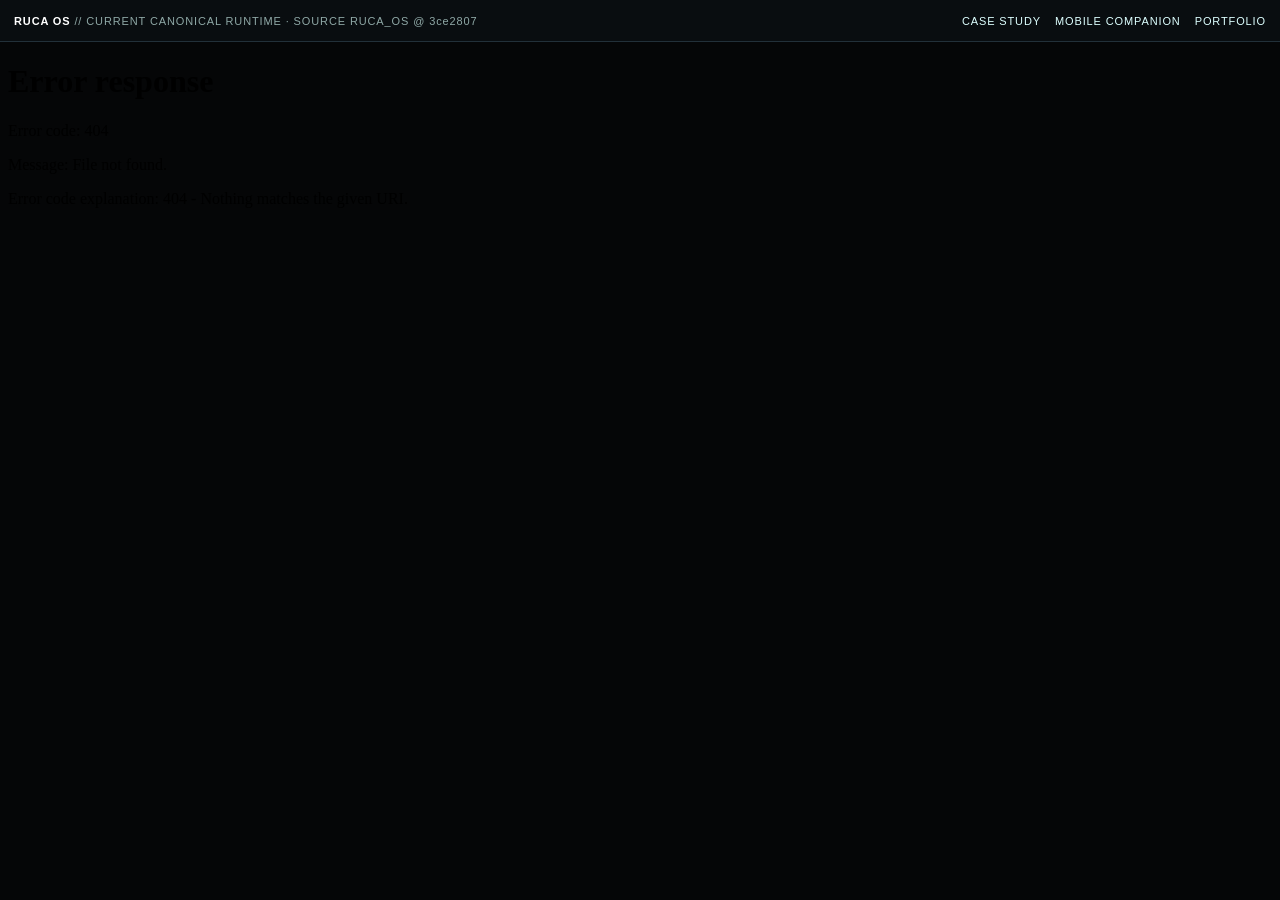
==== commit 1d7c8621: "fix: replace stale RUCA showcase with canonical current runtime" ====
--- a/index.html
+++ b/index.html
@@ -1 +1 @@
-<!doctype html><html lang="en"><head><meta charset="utf-8"><meta name="viewport" content="width=device-width,initial-scale=1"><meta name="description" content="Current public RUCA OS product showcase based on the promoted canonical September 2026 runtime state."><meta name="theme-color" content="#050607"><meta http-equiv="Content-Security-Policy" content="default-src 'self'; img-src 'self' https://raw.githubusercontent.com data:; media-src 'self' https://raw.githubusercontent.com; style-src 'self'; script-src 'self'; connect-src 'none'; object-src 'none'; base-uri 'self'; form-action 'none'"><meta name="ruca-build-identity" content="RUCA_PUBLIC_CANONICAL_SHOWCASE_20260910"><title>RUCA OS // Current Product Showcase</title><link rel="icon" href="/assets/RucaLogo.png"><link rel="stylesheet" href="/css/showcase-current.css?v=20260910"></head><body data-state="home"><div class="shell"><header class="topbar"><div class="brand"><img src="/assets/RucaLogo.png" alt="RUCA logo"><div><strong>RUCA OS</strong><small>Current Public Product Showcase · September 2026</small></div></div><div class="review-links"><a href="/portfolio/ruca-os/">CASE STUDY</a><a href="/portfolio/">PORTFOLIO</a><a href="/resume/Anthony_Moncion_Interaction_Designer_Public_Resume.pdf">RÉSUMÉ</a></div></header><nav class="nav" aria-label="RUCA product destinations"><button type="button" data-state="home">HOME</button><button type="button" data-state="play">PLAY</button><button type="button" data-state="live">LIVE WORLD</button><button type="button" data-state="diagnostics">DIAGNOSTICS</button><button type="button" data-state="control">CONTROL</button></nav><main class="stage"><section class="visual" aria-label="Current product evidence"><span class="badge" id="stateBadge">RUCA OS // HOME</span><img id="productImage" alt="RUCA OS current product evidence"><video id="homeMotion" controls muted loop playsinline aria-label="RUCA OS HOME motion proof"></video></section><aside class="side"><div><p class="eyebrow" id="stateKicker">Readiness before noise</p><h1 id="stateTitle">HOME</h1><p id="stateCopy"></p><div class="facts" id="stateFacts"></div></div><div><div class="actions"><button type="button" id="toggleMotion">HOME MOTION PROOF</button><a class="cta" href="/portfolio/ruca-os/">READ FULL CASE STUDY</a></div><p class="source">Source authority: RUCA_OS promoted canonical runtime state, commit 3ce2807b07461270b5e7d85bfabd06c2ddc9fb95. This public showcase contains product evidence only. No private telemetry bridge, credentials, workstation endpoints, or native machine-control paths are exposed.</p></div></aside></main><footer class="footer"><span><strong>Truth before theater.</strong> Current public evidence from the canonical product.</span><span>← / → switch destinations · B returns HOME</span></footer></div><script src="/js/showcase-current.js?v=20260910"></script></body></html>+<!doctype html><html lang="en"><head><meta charset="utf-8"><meta name="viewport" content="width=device-width,initial-scale=1"><meta name="description" content="Current RUCA OS runtime showcase sourced directly from the promoted canonical September 2026 RUCA_OS state."><meta name="theme-color" content="#050607"><meta name="ruca-build-identity" content="RUCA_PUBLIC_CANONICAL_RUNTIME_20260910"><title>RUCA OS // Current Canonical Runtime</title><style>html,body{margin:0;width:100%;height:100%;background:#050607;color:#eef;font-family:Arial,Helvetica,sans-serif;overflow:hidden}.bar{height:42px;display:flex;align-items:center;justify-content:space-between;gap:16px;padding:0 14px;background:#090d10;border-bottom:1px solid #223039;box-sizing:border-box;font-size:11px;letter-spacing:.08em}.bar strong{color:#fff}.bar span{color:#8fa8a6}.links{display:flex;gap:14px}.links a{color:#dff;text-decoration:none}.links a:hover{text-decoration:underline}.runtime{display:block;width:100%;height:calc(100% - 42px);border:0;background:#050607}@media(max-width:720px){.bar span{display:none}.links{gap:9px;font-size:10px}}</style></head><body><header class="bar"><div><strong>RUCA OS</strong> <span>// CURRENT CANONICAL RUNTIME · SOURCE RUCA_OS @ 3ce2807</span></div><nav class="links"><a href="/portfolio/ruca-os/">CASE STUDY</a><a href="/mobile-showcase/">MOBILE COMPANION</a><a href="/portfolio/">PORTFOLIO</a></nav></header><iframe class="runtime" src="/api/ruca-current#home" title="Current canonical RUCA OS runtime" allow="autoplay; fullscreen"></iframe></body></html>
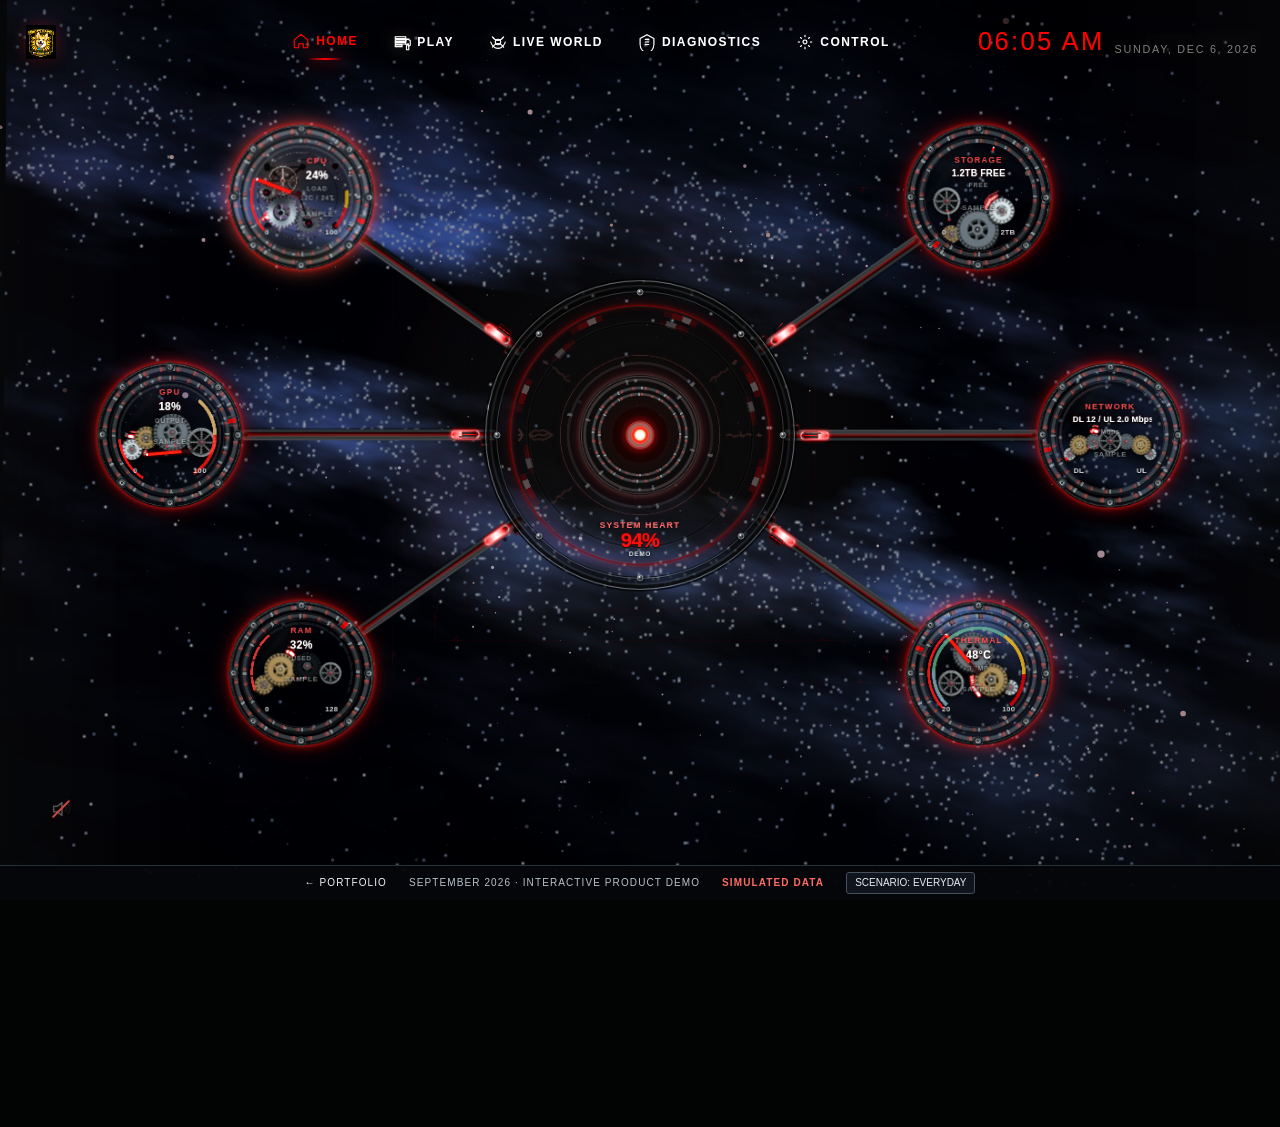
==== commit fe0b01dd: "Update portfolio with current RUCA demos and application materials" ====
--- a/index.html
+++ b/index.html
@@ -1 +1,2 @@
-<!doctype html><html lang="en"><head><meta charset="utf-8"><meta name="viewport" content="width=device-width,initial-scale=1"><meta name="description" content="Current RUCA OS runtime showcase sourced directly from the promoted canonical September 2026 RUCA_OS state."><meta name="theme-color" content="#050607"><meta name="ruca-build-identity" content="RUCA_PUBLIC_CANONICAL_RUNTIME_20260910"><title>RUCA OS // Current Canonical Runtime</title><style>html,body{margin:0;width:100%;height:100%;background:#050607;color:#eef;font-family:Arial,Helvetica,sans-serif;overflow:hidden}.bar{height:42px;display:flex;align-items:center;justify-content:space-between;gap:16px;padding:0 14px;background:#090d10;border-bottom:1px solid #223039;box-sizing:border-box;font-size:11px;letter-spacing:.08em}.bar strong{color:#fff}.bar span{color:#8fa8a6}.links{display:flex;gap:14px}.links a{color:#dff;text-decoration:none}.links a:hover{text-decoration:underline}.runtime{display:block;width:100%;height:calc(100% - 42px);border:0;background:#050607}@media(max-width:720px){.bar span{display:none}.links{gap:9px;font-size:10px}}</style></head><body><header class="bar"><div><strong>RUCA OS</strong> <span>// CURRENT CANONICAL RUNTIME · SOURCE RUCA_OS @ 3ce2807</span></div><nav class="links"><a href="/portfolio/ruca-os/">CASE STUDY</a><a href="/mobile-showcase/">MOBILE COMPANION</a><a href="/portfolio/">PORTFOLIO</a></nav></header><iframe class="runtime" src="/api/ruca-current#home" title="Current canonical RUCA OS runtime" allow="autoplay; fullscreen"></iframe></body></html>+<!doctype html>
+<html lang="en"><head><meta charset="utf-8"><meta name="viewport" content="width=device-width,initial-scale=1"><meta name="theme-color" content="#000000"><title>RUCA OS · Interactive demo</title><script src="/assets/demo-redirect.js" defer></script></head><body><p><a href="/demo/">Open the RUCA OS interactive demo</a></p><p><a href="/portfolio/">Anthony Moncion’s portfolio</a></p></body></html>
